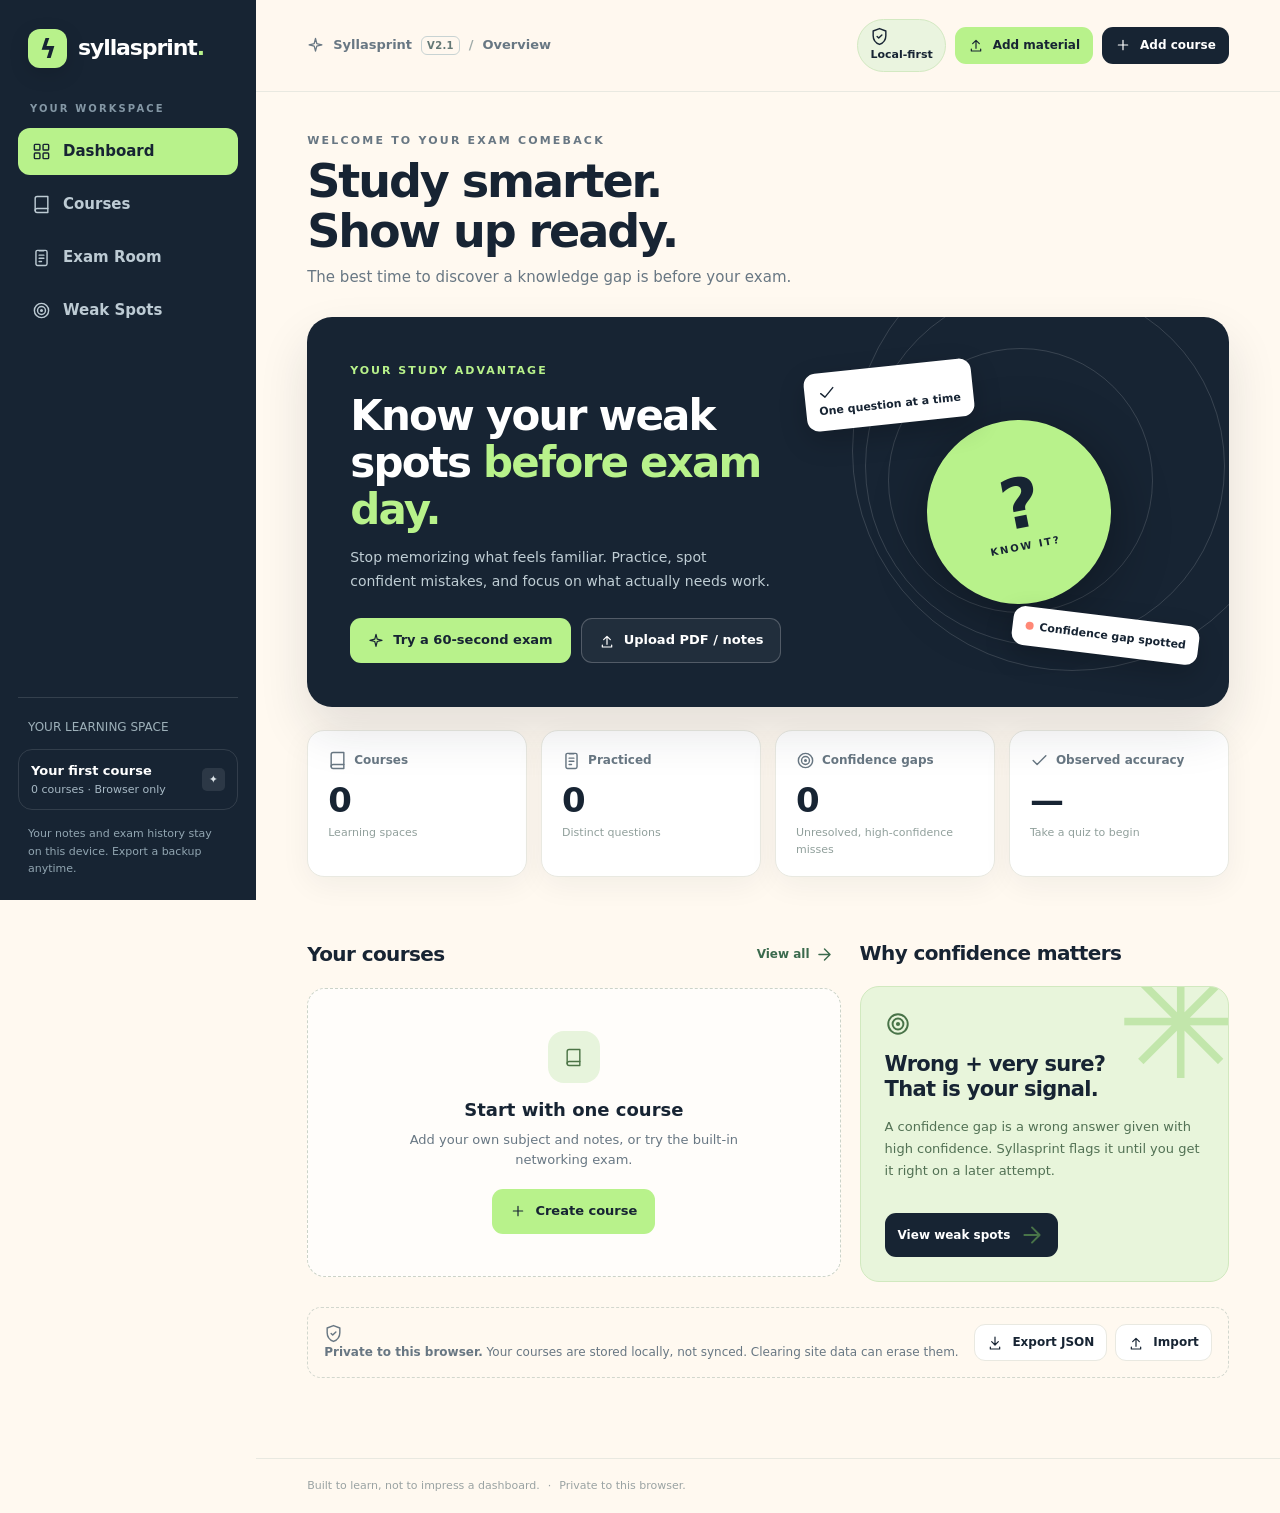
==== syllasprint-vibeflow.html @ 970a7a71 "Improve Syllasprint PDF material import UX and refresh syllasprint-vibeflow.html" ====
<!doctype html>
<html lang="en">
<head>
  <meta charset="UTF-8" />
  <meta name="viewport" content="width=device-width, initial-scale=1" />
  <meta name="theme-color" content="#172433" />
  <meta name="description" content="Syllasprint turns your notes into meaningful exam practice, flags confident mistakes, and helps you improve." />
  <title>Syllasprint — Know it before exam day.</title>
  <link rel="icon" href="data:image/svg+xml,%3Csvg xmlns='http://www.w3.org/2000/svg' viewBox='0 0 64 64'%3E%3Crect width='64' height='64' rx='17' fill='%23172433'/%3E%3Cpath d='M34 9 15 36h17l-4 19 21-30H32z' fill='%23b8f28b'/%3E%3C/svg%3E" />
  <style>
:root{--ink:#172433;--ink-2:#253849;--paper:#fff9f0;--surface:#fff;--surface-2:#f6f5ef;--muted:#687783;--line:#e9e9e1;--mint:#b8f28b;--mint-dark:#366b3b;--coral:#ff8876;--coral-bg:#fff0ec;--yellow:#ffe7a4;--shadow:0 8px 30px rgba(23,36,51,.055);--radius:20px;--font:Inter,ui-sans-serif,system-ui,-apple-system,BlinkMacSystemFont,"Segoe UI",sans-serif}*{box-sizing:border-box}html{scroll-behavior:smooth}body{margin:0;background:var(--paper);color:var(--ink);font-family:var(--font);font-size:15px;line-height:1.55}button,input,textarea,select{font:inherit}button{cursor:pointer}button:disabled{opacity:.44;cursor:not-allowed}a{color:inherit;text-decoration:none}a:focus-visible,button:focus-visible,input:focus-visible,textarea:focus-visible,select:focus-visible{outline:3px solid #77b6f5;outline-offset:3px}svg{display:block;flex:none}.icon{width:19px;height:19px;stroke:currentColor;stroke-width:1.8;fill:none;stroke-linecap:round;stroke-linejoin:round}#app{display:flex;min-height:100vh}.sidebar{position:sticky;top:0;align-self:flex-start;display:flex;flex-direction:column;justify-content:space-between;height:100vh;width:256px;min-width:256px;background:var(--ink);color:#dae2e7;padding:29px 18px 22px;z-index:3}.logo{display:flex;align-items:center;gap:11px;color:#fff;font-size:22px;font-weight:850;letter-spacing:-1.1px;padding:0 10px}.logo-mark{display:grid;place-items:center;width:39px;height:39px;border-radius:12px;background:var(--mint);color:var(--ink);font-size:26px;font-weight:900;box-shadow:0 6px 20px #0002}.sidebar-small{padding:0 12px;margin:33px 0 11px;font-size:10px;letter-spacing:2.1px;color:#8497a5;font-weight:800}.side-nav{display:grid;gap:6px}.nav-link{width:100%;display:flex;align-items:center;gap:12px;text-align:left;background:transparent;color:#bdcbd4;border:0;border-radius:12px;padding:12px 14px;font-weight:650;transition:background .2s,color .2s}.nav-link:hover{color:#fff;background:#ffffff0d}.nav-link.active{color:var(--ink);background:var(--mint)}.sidebar-foot{border-top:1px solid #ffffff20;padding-top:20px}.sidebar-foot .quick-label{color:#9db0b9;font-size:12px;margin:0 0 12px 10px}.sidebar-foot .side-course{padding:11px 12px;border:1px solid #ffffff1e;border-radius:14px;display:flex;align-items:center;justify-content:space-between;gap:8px;margin-bottom:15px}.side-course strong{display:block;font-size:13px;color:white;white-space:nowrap;overflow:hidden;text-overflow:ellipsis;max-width:165px}.side-course small{display:block;color:#a7b9c5;font-size:11px}.side-stamp{font-size:11px;padding:3px 7px;border-radius:5px;background:#ffffff18}.side-note{font-size:11px;color:#91a5b1;line-height:1.6;padding:0 10px}.main-shell{width:calc(100% - 256px);min-width:0;display:flex;flex-direction:column}.topbar{height:92px;padding:0 clamp(24px,4vw,72px);display:flex;align-items:center;justify-content:space-between;gap:16px;border-bottom:1px solid var(--line);background:rgba(255,249,240,.9)}.topbar-left{display:flex;align-items:center;gap:9px;color:var(--muted);font-size:13px;font-weight:650}.topbar-left .icon{width:17px;height:17px}.topbar-actions{display:flex;gap:10px;align-items:center}.top-chip{font-size:11px;font-weight:750;color:var(--ink);background:#eaf4df;border:1px solid #d3e9c2;border-radius:99px;padding:7px 12px}.page-content{width:min(1180px,100%);margin:0 auto;padding:40px clamp(24px,4vw,72px) 80px;flex:1}.site-footer{border-top:1px solid var(--line);color:#9aa3a3;font-size:11px;padding:18px clamp(24px,4vw,72px);display:flex;gap:8px}.eyebrow{font-size:11px;font-weight:850;letter-spacing:2.2px;text-transform:uppercase;color:var(--muted)}.page-heading{display:flex;align-items:flex-end;justify-content:space-between;gap:18px;margin-bottom:27px}.page-heading h1{font-size:clamp(31px,3.6vw,48px);line-height:1.09;letter-spacing:-2.1px;margin:7px 0 10px;font-weight:860}.page-heading p{color:var(--muted);margin:0;max-width:600px}.page-heading .right{display:flex;gap:10px;align-items:center}.btn{display:inline-flex;align-items:center;justify-content:center;gap:9px;border:1px solid transparent;background:var(--ink);color:white;border-radius:11px;padding:11px 17px;font-weight:780;font-size:13px;white-space:nowrap;transition:transform .16s,background .16s,border-color .16s}.btn:hover:not(:disabled){transform:translateY(-1px);background:var(--ink-2)}.btn .icon{width:16px;height:16px}.btn-mint{background:var(--mint);color:var(--ink)}.btn-mint:hover:not(:disabled){background:#a3e776}.btn-light{background:white;color:var(--ink);border-color:var(--line)}.btn-light:hover:not(:disabled){background:#f9f9f5}.btn-ghost{background:transparent;color:var(--ink);border-color:var(--line)}.btn-ghost:hover:not(:disabled){background:#fff}.btn-danger{background:#fff0ec;border-color:#ffd3c9;color:#a4372b}.btn-danger:hover:not(:disabled){background:#ffe1d8}.btn-sm{padding:8px 12px;font-size:12px}.btn-full{width:100%}.icon-button{border:1px solid var(--line);background:#fff;border-radius:11px;display:inline-grid;place-items:center;width:38px;height:38px;color:var(--ink)}.icon-button:hover{background:var(--surface-2)}.hero{background:var(--ink);border-radius:25px;min-height:308px;display:grid;grid-template-columns:1.2fr 1fr;overflow:hidden;position:relative;color:#fff;box-shadow:0 24px 50px rgba(23,36,51,.12)}.hero-text{padding:45px 10px 44px 43px;position:relative;z-index:1}.hero-kicker{color:var(--mint);letter-spacing:2px;text-transform:uppercase;font-size:11px;font-weight:850}.hero h2{font-size:clamp(27px,3.5vw,42px);letter-spacing:-1.8px;line-height:1.12;margin:13px 0 13px;max-width:490px}.hero p{max-width:420px;color:#bfcdd4;margin:0 0 25px;font-size:14px;line-height:1.7}.hero-actions{display:flex;gap:10px;flex-wrap:wrap}.hero-outline{background:#ffffff0c;border-color:#ffffff38;color:white}.hero-outline:hover:not(:disabled){background:#ffffff24}.hero-art{position:relative;min-height:285px;display:flex;align-items:center;justify-content:center}.orbit{position:absolute;border:1px solid #ffffff25;border-radius:50%;width:265px;height:265px;right:18%;top:8%}.orbit:nth-child(2){width:360px;height:360px;right:1%;top:-8%}.orbit:nth-child(3){width:440px;height:440px;right:-15%;top:-22%}.hero-core{z-index:1;width:184px;height:184px;border-radius:50%;background:var(--mint);display:flex;align-items:center;justify-content:center;flex-direction:column;color:var(--ink);transform:rotate(-11deg);box-shadow:0 14px 58px #0005}.hero-core span{font-size:69px;line-height:1;font-weight:900;letter-spacing:-6px}.hero-core small{font-weight:900;font-size:10px;letter-spacing:2px;text-transform:uppercase}.hero-floating{position:absolute;background:#fff;border-radius:12px;box-shadow:0 10px 28px #0003;padding:11px 13px;color:var(--ink);z-index:2;font-size:11px;font-weight:790}.hero-floating.one{left:-5px;top:49px;transform:rotate(-6deg)}.hero-floating.two{right:7%;bottom:52px;transform:rotate(7deg)}.float-dot{display:inline-block;width:8px;height:8px;border-radius:50%;background:var(--coral);margin-right:6px}.stats-grid{display:grid;grid-template-columns:repeat(4,minmax(0,1fr));gap:14px;margin:23px 0 31px}.stat{background:#fff;border:1px solid var(--line);border-radius:17px;padding:20px 20px 18px;box-shadow:var(--shadow)}.stat .stat-label{font-size:12px;color:var(--muted);font-weight:670;display:flex;gap:7px;align-items:center}.stat .stat-number{font-weight:850;font-size:34px;letter-spacing:-1.5px;line-height:1.25;margin:9px 0 3px}.stat .stat-foot{font-size:11px;color:#91a09c}.section-head{display:flex;align-items:center;justify-content:space-between;gap:12px;margin:30px 0 17px}.section-head h2{font-size:20px;font-weight:830;letter-spacing:-.6px;margin:0}.text-link{border:0;background:transparent;color:#3b6a4d;font-size:12px;font-weight:800;display:inline-flex;gap:5px;align-items:center;padding:7px}.text-link:hover{text-decoration:underline}.two-col{display:grid;grid-template-columns:1.3fr .9fr;gap:19px}.card{background:var(--surface);border:1px solid var(--line);border-radius:19px;padding:23px;box-shadow:var(--shadow)}.card h3{margin:0 0 8px;letter-spacing:-.45px}.card p{margin:0;color:var(--muted)}.course-list{display:grid;gap:11px}.course-row{border:1px solid var(--line);border-radius:14px;padding:17px;display:flex;align-items:center;justify-content:space-between;gap:14px;background:white}.course-row:hover{border-color:#c5d3c0}.course-left{display:flex;gap:13px;align-items:center;min-width:0}.course-icon{height:45px;width:45px;border-radius:13px;display:grid;place-items:center;background:#e8f4dd;color:#3c6942;flex:none}.course-icon.warm{background:#fff0db;color:#b87727}.course-icon.blue{background:#e5f0ff;color:#4d77a0}.course-title{font-size:14px;font-weight:800;overflow:hidden;text-overflow:ellipsis;white-space:nowrap}.course-meta{font-size:11px;color:var(--muted);margin-top:3px}.course-actions{display:flex;align-items:center;gap:8px;flex:none}.tag{display:inline-flex;border-radius:99px;background:#eff1ed;padding:5px 9px;color:#5f706c;font-size:10px;font-weight:800;white-space:nowrap}.tag-mint{background:#e3f5d8;color:#386c38}.tag-coral{background:#fff0eb;color:#a84034}.tag-yellow{background:#fff3d7;color:#967225}.tip-card{background:#e8f5db;border:1px solid #d1e9bf;border-radius:19px;padding:24px;position:relative;overflow:hidden}.tip-card .icon{color:#487348;width:26px;height:26px}.tip-card h3{margin:15px 0 8px;font-size:21px;line-height:1.2;letter-spacing:-.7px}.tip-card p{font-size:13px;color:#527154;line-height:1.7}.tip-card .btn{margin-top:18px}.tip-card:after{content:'✳';position:absolute;color:#c2e6ab;font-size:155px;top:-82px;right:-18px;pointer-events:none}.empty{padding:42px 22px;text-align:center;border:1px dashed #cbd3c8;border-radius:18px;background:#ffffffaf}.empty-icon{margin:auto auto 13px;display:grid;place-items:center;width:52px;height:52px;background:#e7f4dc;border-radius:16px;color:#4c7446}.empty h3{margin:5px 0;font-size:18px}.empty p{color:var(--muted);margin:6px auto 19px;max-width:380px;font-size:13px}.library-grid{display:grid;grid-template-columns:repeat(3,minmax(0,1fr));gap:16px}.library-card{background:#fff;border:1px solid var(--line);border-radius:18px;padding:20px;min-height:176px;display:flex;flex-direction:column;justify-content:space-between;gap:20px;box-shadow:var(--shadow)}.library-card:hover{border-color:#c6d6c4}.library-card h3{margin:12px 0 6px;line-height:1.35;letter-spacing:-.4px}.library-card p{font-size:12px;color:var(--muted);margin:0}.library-card .bottom{display:flex;align-items:center;justify-content:space-between;gap:10px}.data-note{margin-top:25px;border:1px dashed #d2d7ce;border-radius:14px;padding:16px;display:flex;justify-content:space-between;align-items:center;gap:14px;font-size:12px;color:var(--muted);flex-wrap:wrap}.split-actions{display:flex;flex-wrap:wrap;gap:8px}.field{display:grid;gap:6px;margin-bottom:15px}.field label{font-weight:760;font-size:12px;color:var(--ink)}.field input,.field select,.field textarea,.search-box{background:white;border:1px solid #d6dcd7;border-radius:10px;padding:11px 12px;outline:none;width:100%;color:var(--ink)}.field textarea{min-height:105px;resize:vertical;line-height:1.6}.field input:focus,.field textarea:focus,.field select:focus,.search-box:focus{border-color:#6e9f81;box-shadow:0 0 0 3px #addec045}.hint{font-size:11px;color:var(--muted);line-height:1.55}.field-grid{display:grid;grid-template-columns:1fr 1fr;gap:13px}.filter-row{display:flex;gap:11px;align-items:center;flex-wrap:wrap;margin:18px 0}.filter-row select,.filter-row input{min-height:42px;border:1px solid #d6dcd7;border-radius:10px;padding:9px 12px;background:#fff;color:var(--ink);max-width:270px}.chip-row{display:flex;flex-wrap:wrap;gap:8px}.pill{border:1px solid #dbe2d6;background:white;color:#57715e;padding:8px 13px;border-radius:99px;font-size:12px;font-weight:700}.pill.active{background:var(--ink);border-color:var(--ink);color:white}.question-list{display:grid;gap:11px}.question-row{border:1px solid var(--line);background:#fff;border-radius:15px;padding:17px;display:flex;justify-content:space-between;align-items:flex-start;gap:15px}.question-row h3{font-size:14px;letter-spacing:-.1px;margin:6px 0}.question-row p{font-size:11px;color:var(--muted);margin:0}.q-right{display:flex;gap:6px;align-items:center;flex:none}.quiz-shell{max-width:810px;margin:0 auto}.quiz-head{display:flex;justify-content:space-between;align-items:center;gap:14px;margin-bottom:19px}.quiz-progress{height:7px;border-radius:99px;background:#e8e8dd;overflow:hidden;margin-bottom:30px}.quiz-progress>div{height:100%;border-radius:99px;background:#6ab86c;transition:width .22s}.quiz-card{background:white;border:1px solid var(--line);border-radius:23px;padding:clamp(22px,4vw,42px);box-shadow:0 16px 45px #1724330a}.quiz-card h2{font-size:clamp(21px,2.6vw,29px);line-height:1.35;letter-spacing:-.8px;margin:15px 0 22px}.answer-list{display:grid;gap:10px}.answer-option{width:100%;display:flex;align-items:center;text-align:left;gap:13px;padding:15px 16px;background:#fff;border:1.5px solid #e2e6df;border-radius:13px;color:var(--ink);font-weight:620;transition:border-color .16s,background .16s}.answer-option:not(:disabled):hover{border-color:#91bb86;background:#f8fbf6}.answer-option.selected{border-color:#639e64;background:#f1faec}.answer-option.correct{border-color:#72b47a;background:#ecf8ec}.answer-option.wrong{border-color:var(--coral);background:#fff0ec}.option-letter{width:28px;height:28px;border:1px solid #d5ddd2;border-radius:8px;display:grid;place-items:center;font-size:11px;flex:none;font-weight:850}.answer-option.selected .option-letter{background:var(--ink);color:white;border-color:var(--ink)}.confidence-title{font-weight:820;font-size:13px;margin:23px 0 10px}.confidence-row{display:grid;grid-template-columns:repeat(3,1fr);gap:9px}.confidence-option{border:1px solid #e1e5df;border-radius:11px;padding:11px 8px;background:white;font-weight:750;color:var(--muted);font-size:12px}.confidence-option.selected{background:#eaf7df;color:#395f37;border-color:#8db881}.confidence-option:hover:not(:disabled){border-color:#9db99b}.quiz-actions{display:flex;justify-content:space-between;gap:12px;margin-top:27px}.feedback{border-radius:15px;background:#edf8e9;border:1px solid #c8eac0;padding:19px;margin-top:22px}.feedback.error{background:#fff1ec;border-color:#ffd6cc}.feedback h3{font-size:17px;margin:0 0 6px}.feedback p{margin:0;color:#526357;font-size:13px;line-height:1.65}.feedback.error p{color:#80544b}.feedback .answer-note{margin:11px 0 0;padding-top:11px;border-top:1px solid #0001;font-size:12px}.feedback .gap-alert{display:inline-flex;align-items:center;gap:6px;background:#fff;border-radius:9px;padding:9px 11px;color:#a63f33;font-size:12px;font-weight:800;margin-top:12px}.result-banner{background:var(--ink);color:white;padding:36px;border-radius:22px;display:grid;grid-template-columns:1fr auto;gap:20px;align-items:center;margin-bottom:23px}.result-banner h2{font-size:34px;letter-spacing:-1.1px;margin:8px 0}.result-banner p{color:#bdccd4;margin:0}.result-number{height:110px;width:110px;display:grid;place-items:center;border-radius:50%;border:11px solid var(--mint);font-weight:850;font-size:24px}.weak-grid{display:grid;gap:12px}.weak-item{background:white;border:1px solid var(--line);border-radius:16px;padding:18px;display:flex;justify-content:space-between;gap:17px;align-items:center}.weak-item h3{font-size:14px;margin:8px 0 3px}.weak-item p{font-size:11px;color:var(--muted);margin:0}.callout{padding:18px;border:1px solid #e6dec8;background:#fff8e8;border-radius:14px;color:#776338;font-size:13px}.mini-grid{display:grid;grid-template-columns:1fr 1fr;gap:14px}.mini-grid .card{padding:20px}.mini-grid h3{font-size:15px}.mini-grid p{font-size:12px;line-height:1.65}.steps{display:flex;gap:12px;flex-wrap:wrap}.step{padding:9px 12px;border-radius:9px;background:#fff;border:1px solid var(--line);font-size:11px;font-weight:750}.notice{font-size:12px;color:var(--muted);border-radius:12px;border:1px dashed #cdd7cb;padding:12px 14px}.app-dialog{border:0;padding:0;max-height:min(92vh,940px);overflow:auto;width:min(615px,calc(100vw - 24px));border-radius:20px;box-shadow:0 30px 100px #0d203555;background:white;color:var(--ink)}.app-dialog::backdrop{background:#14243399;backdrop-filter:blur(3px)}.modal-inner{padding:29px}.modal-heading{display:flex;align-items:center;justify-content:space-between;gap:13px;margin-bottom:22px}.modal-heading h2{margin:0;line-height:1.1;font-size:25px;letter-spacing:-.8px}.modal-footer{display:flex;justify-content:flex-end;flex-wrap:wrap;gap:9px;padding-top:5px}.input-pair{display:grid;grid-template-columns:1fr 1fr;gap:12px}.hidden{display:none!important}.mobile-nav{display:none}.toast-region{position:fixed;z-index:100;bottom:20px;right:22px;display:grid;gap:8px;pointer-events:none}.toast{background:var(--ink);color:white;border-radius:12px;max-width:360px;box-shadow:0 12px 40px #0003;padding:13px 17px;font-size:13px;font-weight:700}.toast.error{background:#9e3e33}.noscript{position:fixed;inset:0;background:#fff;padding:60px;z-index:999}.sr-only{position:absolute;width:1px;height:1px;padding:0;margin:-1px;overflow:hidden;clip:rect(0,0,0,0);white-space:nowrap;border:0}@media(max-width:1100px){.sidebar{width:216px;min-width:216px}.main-shell{width:calc(100% - 216px)}.stats-grid{grid-template-columns:repeat(2,minmax(0,1fr))}.library-grid{grid-template-columns:repeat(2,minmax(0,1fr))}.hero-text{padding:38px 0 38px 32px}.hero-core{width:154px;height:154px}.hero-core span{font-size:60px}}@media(max-width:760px){#app{display:block}.sidebar{display:none}.main-shell{width:100%}.topbar{height:71px;padding:0 18px}.topbar .top-chip{display:none}.page-content{padding:25px 18px 103px}.site-footer{padding:18px;margin-bottom:61px}.page-heading{align-items:flex-start;flex-direction:column;gap:13px;margin-bottom:21px}.page-heading h1{font-size:33px;letter-spacing:-1.4px}.page-heading p{font-size:13px}.hero{grid-template-columns:1fr;min-height:auto}.hero-text{padding:31px 25px 27px}.hero h2{font-size:32px}.hero p{font-size:12px}.hero-art{display:none}.stats-grid{gap:10px;margin:16px 0 25px}.stat{padding:15px}.stat .stat-number{font-size:29px}.two-col{grid-template-columns:1fr}.library-grid{grid-template-columns:1fr}.mobile-nav{position:fixed;bottom:0;left:0;right:0;z-index:7;display:grid;grid-template-columns:repeat(4,1fr);height:70px;background:#fff;border-top:1px solid var(--line);box-shadow:0 -3px 16px #12233310;padding-bottom:env(safe-area-inset-bottom)}.mobile-nav .mob-link{border:0;background:transparent;display:grid;place-items:center;align-content:center;gap:3px;font-size:10px;color:#7b898c;font-weight:750}.mobile-nav .mob-link .icon{width:21px;height:21px}.mobile-nav .mob-link.active{color:#356d3b}.field-grid{grid-template-columns:1fr}.result-banner{padding:24px}.result-banner h2{font-size:26px}.result-number{width:76px;height:76px;font-size:19px;border-width:7px}.weak-item{align-items:flex-start;flex-direction:column}.question-row{flex-direction:column}.q-right{width:100%;justify-content:flex-end}.input-pair{grid-template-columns:1fr}.quiz-card{padding:21px}.quiz-actions .btn{padding:11px}.topbar-actions .btn{padding:9px 12px}.data-note{align-items:flex-start;flex-direction:column}}@media(max-width:390px){.stats-grid{grid-template-columns:1fr 1fr}.stat .stat-label{font-size:10px}.stat .stat-number{font-size:27px}.hero-actions{flex-direction:column;align-items:stretch}.page-heading .right{width:100%;flex-wrap:wrap}.confidence-option{font-size:11px;padding:10px 2px}.logo{font-size:19px}}@media(prefers-reduced-motion:reduce){*,*:before,*:after{transition:none!important;scroll-behavior:auto!important;animation:none!important}}

.import-status{margin-top:10px;padding:10px 13px;border-radius:10px;background:#f1f7f1;color:#244034;font-size:12px;line-height:1.6;border:1px solid #dbe8dc}.victory-note{margin:20px 0;padding:18px 20px;border-radius:14px;background:#e5f4d8;border:1px solid #b6d79a;color:#254429;display:flex;align-items:center;gap:12px;line-height:1.5}.victory-note svg{flex:0 0 24px}
/* Clearly visible course-material upload, with compact navigation on phones. */
.build-version{display:inline-flex;align-items:center;border:1px solid #c8d3d3;border-radius:6px;padding:1px 5px;font-size:10px;color:#647875;font-weight:800;letter-spacing:.3px}
.upload-short{display:none}.topbar-upload{white-space:nowrap}.material-intro{background:#f4f9ed;border:1px solid #dbe9d1;border-radius:12px;padding:13px 16px;margin-bottom:17px}.material-intro p{font-size:13px;line-height:1.6;margin:9px 0 0;color:#385147}.upload-panel{background:#fbfcfa;border:2px dashed #94b78b;border-radius:15px;padding:16px;margin-bottom:20px}.upload-panel-title{display:flex;align-items:center;gap:10px;margin:0 0 12px;font-size:16px}.upload-panel .field{margin-bottom:8px}.upload-panel input[type=file]{padding:12px;background:white}.upload-panel input[type=file]::file-selector-button{border:0;border-radius:8px;padding:10px 14px;background:#172433;color:white;font-weight:750;cursor:pointer;margin-right:12px}.upload-panel .import-status{margin-top:12px}.topbar-actions{gap:9px}
@media(max-width:760px){.topbar .build-version{display:none}.topbar-upload .upload-label{display:none}.topbar-upload .upload-short{display:inline}.topbar .topbar-left{font-size:12px}.topbar .topbar-actions{gap:5px}.topbar .topbar-actions .btn{font-size:11px;padding:9px 9px}.modal-inner{padding:20px}.upload-panel{padding:14px}.material-intro p{font-size:12px}}
@media(max-width:460px){.topbar-actions>.btn:not(.topbar-upload){display:none}}

</style>



</head>
<body>
  <div id="app">
    <aside class="sidebar" id="sidebar"></aside>
    <div class="main-shell">
      <header class="topbar" id="topbar"></header>
      <main id="content" class="page-content" tabindex="-1"></main>
      <footer class="site-footer">Built to learn, not to impress a dashboard. <span>·</span> Private to this browser.</footer>
    </div>
    <nav id="mobile-nav" class="mobile-nav" aria-label="Mobile navigation"></nav>
  </div>
  <dialog id="app-modal" class="app-dialog" aria-label="Syllasprint dialog"></dialog>
  <div id="toast-region" class="toast-region" role="status" aria-live="polite"></div>
  <noscript><div class="noscript">Syllasprint needs JavaScript to run practice sessions and save your progress.</div></noscript>
<script>
/* Syllasprint's framework-free, testable data and quiz engine. */
(function (root) {
  'use strict';
  var VERSION = 1;
  var STORAGE_KEY = 'syllasprint_v1';
  function uid(prefix) { return prefix + '_' + Date.now().toString(36) + '_' + Math.random().toString(36).slice(2, 10); }
  function emptyState() { return { schemaVersion: VERSION, courses: [], topics: [], materials: [], questions: [], attempts: [], sessions: [] }; }
  function cleanState(data) {
    if (!data || typeof data !== 'object' || data.schemaVersion !== VERSION) throw new Error('Not a compatible Syllasprint v1 backup.');
    var keys = ['courses', 'topics', 'materials', 'questions', 'attempts', 'sessions'];
    if (!keys.every(function (k) { return Array.isArray(data[k]); })) throw new Error('Backup is missing required collections.');
    if (keys.some(function (k) { return data[k].length > 10000; })) throw new Error('Backup is too large.');
    var clean = emptyState();
    keys.forEach(function (k) { clean[k] = JSON.parse(JSON.stringify(data[k])); });
    if (!clean.courses.every(function(c){return typeof c.id==='string' && typeof c.name==='string';}) ||
        !clean.questions.every(function(q){return typeof q.id==='string' && typeof q.courseId==='string' && typeof q.prompt==='string' && ['mcq','short'].includes(q.type);}) ||
        !clean.attempts.every(function(a){return typeof a.questionId==='string' && typeof a.correct==='boolean';})) throw new Error('Backup contains invalid records.');
    return clean;
  }
  function byCourse(items, courseId) { return courseId ? items.filter(function(x){return x.courseId===courseId;}) : items.slice(); }
  function latestAttempt(state, questionId) {
    for (var i=state.attempts.length-1;i>=0;i--) if (state.attempts[i].questionId === questionId) return state.attempts[i];
    return null;
  }
  function isWeak(state, question) { var a=latestAttempt(state,question.id); return !!a && !a.correct; }
  function isGap(state, question) { var a=latestAttempt(state,question.id); return !!a && !a.correct && a.confidence==='high'; }
  function computeStats(state, courseId) {
    var qs=byCourse(state.questions, courseId), ids=new Set(qs.map(function(q){return q.id;}));
    var attempts=state.attempts.filter(function(a){return ids.has(a.questionId);});
    var graded=attempts.filter(function(a){return a.gradingMethod==='automatic';});
    var attemptedIds=new Set(attempts.map(function(a){return a.questionId;}));
    return { courses: courseId?1:state.courses.length, questions:qs.length,
      attempted: attemptedIds.size, totalAttempts: attempts.length,
      accuracy:graded.length?Math.round(100*graded.filter(function(a){return a.correct;}).length/graded.length):null,
      coverage:qs.length?Math.round(100*attemptedIds.size/qs.length):null,
      gaps:qs.filter(function(q){return isGap(state,q);}).length,
      weak:qs.filter(function(q){return isWeak(state,q);}).length,
      sessions:state.sessions.filter(function(s){return !!s.completedAt && (!courseId||s.courseId===courseId);}).length };
  }
  function findWeak(state, courseId) { return byCourse(state.questions,courseId).filter(function(q){return isWeak(state,q);}); }
  function shuffled(items) { var a=items.slice(); for(var i=a.length-1;i>0;i--){var j=Math.floor(Math.random()*(i+1));var t=a[i];a[i]=a[j];a[j]=t;} return a; }
  function parseMaterial(content, courseId, topicId, materialId) {
    var lines = String(content||'').split(/\r?\n/);
    var terms=[], pairs=[];
    for (var i=0;i<lines.length;i++) {
      var line=lines[i].trim(), match=line.match(/^(.{2,90}?)\s*::\s*(.{2,})$/);
      if(match){terms.push({term:match[1].trim(),definition:match[2].trim()});continue;}
      var q=line.match(/^Q\s*:\s*(.+)$/i);
      if(q){var j=i+1;while(j<lines.length&&!lines[j].trim())j++;var a=j<lines.length?lines[j].trim().match(/^A\s*:\s*(.+)$/i):null;
        if(a){pairs.push({question:q[1].trim(),answer:a[1].trim()});i=j;}}
    }
    var unique=[], seen=new Set();
    terms.forEach(function(t){if(!seen.has(t.term.toLowerCase())){unique.push(t);seen.add(t.term.toLowerCase());}});
    var now=new Date().toISOString(), result=[];
    unique.forEach(function(t,i){
      var opts= unique.length>=4 ? [t.term].concat(unique.filter(function(d){return d.term!==t.term;}).slice(i+1).concat(unique.filter(function(d){return d.term!==t.term;}).slice(0,i+1)).slice(0,3).map(function(o){return o.term;})) : [];
      var mcq=opts.length===4;
      result.push({id:uid('q'),courseId:courseId,topicId:topicId,sourceId:materialId,type:mcq?'mcq':'short',
        prompt:'Which term matches this definition? '+t.definition,options:mcq?shuffled(opts):[],answer:t.term,
        explanation:t.term+' — '+t.definition,sourceExcerpt:t.term+' :: '+t.definition,origin:'parser',isDemo:false,createdAt:now});
    });
    pairs.forEach(function(p){result.push({id:uid('q'),courseId:courseId,topicId:topicId,sourceId:materialId,type:'short',prompt:p.question,options:[],answer:p.answer,
      explanation:'Compare your response with the answer from your notes.',sourceExcerpt:'Q: '+p.question+'\nA: '+p.answer,origin:'parser',isDemo:false,createdAt:now});});
    // Ordinary lecture slides and prose can create faithful self-graded recall prompts.
    // We never invent a multiple-choice answer from unsupported unstructured prose.
    if (result.length < 25 && root.SyllaLecture) {
      var recall=root.SyllaLecture.recallCandidates(content,Math.min(24-result.length,24));
      recall.forEach(function(item){
        if(result.length>=24)return;
        result.push({id:uid('q'),courseId:courseId,topicId:topicId,sourceId:materialId,type:'short',
          prompt:item.prompt,options:[],answer:item.answer,
          explanation:'Source-grounded recall prompt. Compare your response with the source passage and grade yourself.',
          sourceExcerpt:item.sourceExcerpt,sourcePage:item.sourcePage,origin:'source-recall',isDemo:false,createdAt:now});
      });
      // Limited, literal cloze MCQs from definitions in the original source.
      // The right answer is a named concept present in the quoted sentence, not inferred by AI.
      if (recall.length>=4 && result.length<32) {
        var concepts=[],conceptSeen=new Set();
        recall.forEach(function(item){
          var m=item.answer.match(/^(?:the\s+|an?\s+)?([A-Za-z_][A-Za-z0-9_\- ]{2,40}?)\s+(?:means|is|are|allows|provides|has|have|uses|returns|implements)\b/i);
          if(!m)return;
          var term=m[1].trim().replace(/\s+/g,' '),lower=term.toLowerCase();
          if(term.split(' ').length>5||term.length>35||/^(this|that|there|most|every|some|yes|another|it|we|you|example|the data)\b/i.test(term)||conceptSeen.has(lower))return;
          if(!/[a-z]/i.test(term))return;
          conceptSeen.add(lower);concepts.push({term:term,item:item});
        });
        if(concepts.length>=4){
          concepts.slice(0,Math.min(8,32-result.length)).forEach(function(entry){
            var words=shuffled(concepts.filter(function(x){return x.term!==entry.term;}).map(function(x){return x.term;})).slice(0,3);
            var regex=new RegExp('^((?:the|a|an)\\s+)?'+entry.term.replace(/[.*+?^${}()|[\]\\]/g,'\\</body>')+'\\b','i');
            var cloze=entry.item.answer.replace(regex,function(full,article){return (article||'')+'_____';});
            if(cloze===entry.item.answer)return;
            result.push({id:uid('q'),courseId:courseId,topicId:topicId,sourceId:materialId,type:'mcq',
              prompt:'Which concept correctly completes this excerpt? “'+cloze+'”',options:shuffled([entry.term].concat(words)),answer:entry.term,
              explanation:'The original sentence is: '+entry.item.answer,
              sourceExcerpt:entry.item.sourceExcerpt,sourcePage:entry.item.sourcePage,origin:'source-cloze',isDemo:false,createdAt:now});
          });
        }
      }
    }
    return result;
  }
  var demoItems = [
    ['What automatically assigns IP configuration to devices on a network?',['DNS','DHCP','FTP','HTTPS'],'DHCP','DHCP provides IP settings automatically to clients.','Addressing'],
    ['Which protocol resolves a domain name such as example.com to an IP address?',['DNS','NTP','DHCP','SSH'],'DNS','DNS answers questions about domain names and their associated records.','Addressing'],
    ['What is the main job of a network switch?',['Connect devices on a LAN using MAC addresses','Assign public IP addresses to every device','Translate hostnames into IP addresses','Encrypt all internet traffic'],'Connect devices on a LAN using MAC addresses','An Ethernet switch forwards frames in a local network using learned MAC addresses.','Devices'],
    ['Which transport protocol provides a reliable, ordered byte stream?',['UDP','IP','TCP','ARP'],'TCP','TCP uses sequencing, acknowledgements and retransmission for reliability.','Protocols'],
    ['Which protocol is connectionless and normally does not guarantee delivery?',['TCP','UDP','SSH','TLS'],'UDP','UDP sends datagrams without TCP-style delivery guarantees.','Protocols'],
    ['Which device commonly forwards packets between different IP networks?',['Router','Repeater','Hub','Patch panel'],'Router','A router chooses paths to forward IP packets between networks.','Devices'],
    ['Which address is used to deliver Ethernet frames on a local link?',['MAC address','URL','Port number','Domain name'],'MAC address','Ethernet uses link-layer MAC addresses to deliver frames across the local network.','Addressing'],
    ['Which protocol securely provides a remote command-line session?',['Telnet','FTP','SSH','HTTP'],'SSH','SSH encrypts remote terminal sessions and supports authentication.','Protocols'],
    ['What does a subnet mask help identify?',['Network and host portions of an IP address','A Wi-Fi password','A DNS mail record','An Ethernet cable type'],'Network and host portions of an IP address','The subnet mask separates the network prefix from host bits in an IPv4 address.','Addressing'],
    ['What is the purpose of a default gateway on a host?',['Reach destinations outside its local network','Replace the DNS server','Create a MAC address','Store the device hostname'],'Reach destinations outside its local network','A host sends packets for non-local destinations to its configured default gateway.','Devices']
  ];
  function addDemo(state) {
    var existing=state.courses.find(function(c){return c.isDemo;});if(existing)return existing.id;
    var createdAt=new Date().toISOString(), id=uid('course'),sourceId=uid('source');
    state.courses.push({id:id,name:'Networking Fundamentals',examDate:'',createdAt:createdAt,isDemo:true});
    var names=['Addressing','Devices','Protocols'], topicIds={};
    names.forEach(function(name){var tid=uid('topic');topicIds[name]=tid;state.topics.push({id:tid,courseId:id,name:name});});
    var content=demoItems.map(function(d){return d[0]+'\nCorrect answer: '+d[2]+'\n'+d[3];}).join('\n\n');
    state.materials.push({id:sourceId,courseId:id,topicId:'',title:'Original networking essentials — sample study notes',content:content,createdAt:createdAt,isDemo:true});
    demoItems.forEach(function(d){state.questions.push({id:uid('q'),courseId:id,topicId:topicIds[d[4]],sourceId:sourceId,type:'mcq',prompt:d[0],options:d[1],answer:d[2],explanation:d[3],sourceExcerpt:d[3],origin:'demo',isDemo:true,createdAt:createdAt});});
    return id;
  }
  function removeDemo(state) {
    var ids=new Set(state.courses.filter(function(c){return c.isDemo;}).map(function(c){return c.id;}));
    var qids=new Set(state.questions.filter(function(q){return ids.has(q.courseId);}).map(function(q){return q.id;}));
    state.courses=state.courses.filter(function(c){return !ids.has(c.id);});
    state.topics=state.topics.filter(function(x){return !ids.has(x.courseId);});
    state.materials=state.materials.filter(function(x){return !ids.has(x.courseId);});
    state.questions=state.questions.filter(function(x){return !ids.has(x.courseId);});
    state.attempts=state.attempts.filter(function(x){return !qids.has(x.questionId);});
    state.sessions=state.sessions.filter(function(x){return !ids.has(x.courseId);});
  }
  function deleteCourse(state, courseId) {
    var qids=new Set(state.questions.filter(function(q){return q.courseId===courseId;}).map(function(q){return q.id;}));
    state.courses=state.courses.filter(function(x){return x.id!==courseId;});
    state.topics=state.topics.filter(function(x){return x.courseId!==courseId;});
    state.materials=state.materials.filter(function(x){return x.courseId!==courseId;});
    state.questions=state.questions.filter(function(x){return x.courseId!==courseId;});
    state.attempts=state.attempts.filter(function(x){return !qids.has(x.questionId);});
    state.sessions=state.sessions.filter(function(x){return x.courseId!==courseId;});
  }
  function deleteQuestion(state,id) {
    state.questions=state.questions.filter(function(q){return q.id!==id;});
    state.attempts=state.attempts.filter(function(a){return a.questionId!==id;});
  }
  function addAttempt(state,sessionId,q,choice,confidence,manualResult) {
    var correct=q.type==='mcq'?choice===q.answer:!!manualResult;
    var attempt={id:uid('attempt'),questionId:q.id,sessionId:sessionId,selectedAnswer:choice,confidence:confidence,
      correct:correct,gradingMethod:q.type==='mcq'?'automatic':'self-reported',answeredAt:new Date().toISOString()};
    state.attempts.push(attempt);return attempt;
  }
  root.SyllaCore={STORAGE_KEY:STORAGE_KEY,VERSION:VERSION,uid:uid,emptyState:emptyState,cleanState:cleanState,
    latestAttempt:latestAttempt,isWeak:isWeak,isGap:isGap,computeStats:computeStats,findWeak:findWeak,
    parseMaterial:parseMaterial,addDemo:addDemo,removeDemo:removeDemo,deleteCourse:deleteCourse,deleteQuestion:deleteQuestion,
    shuffled:shuffled,addAttempt:addAttempt};
})(globalThis);
</script>
<script>
/* Source-grounded lecture extraction and deterministic recall prompts. No AI or uploads to a server. */
(function (root) {
  'use strict';
  var PDFJS_SRC='https://cdnjs.cloudflare.com/ajax/libs/pdf.js/3.11.174/pdf.min.js';
  var PDFJS_WORKER='https://cdnjs.cloudflare.com/ajax/libs/pdf.js/3.11.174/pdf.worker.min.js';
  var loading;
  function loadScript(src){return new Promise(function(resolve,reject){
    var script=document.createElement('script'),finished=false;
    var watchdog=setTimeout(function(){finish(new Error('PDF reader timed out.'));},15000);
    function finish(error){if(finished)return;finished=true;clearTimeout(watchdog);if(error){script.remove();reject(error);}else resolve();}
    script.src=src;script.crossOrigin='anonymous';
    script.onload=function(){finish(root.pdfjsLib?null:new Error('PDF reader did not initialize.'));};
    script.onerror=function(){finish(new Error('Could not load PDF reader.'));};
    document.head.appendChild(script);
  });}
  function ensurePdfJs(){
    if(root.pdfjsLib) return Promise.resolve(root.pdfjsLib);
    if(loading) return loading;
    loading=loadScript(PDFJS_SRC).catch(function(){return loadScript('https://cdn.jsdelivr.net/npm/pdfjs-dist@3.11.174/build/pdf.min.js');})
      .then(function(){if(!root.pdfjsLib)throw new Error('PDF reading library unavailable.');return root.pdfjsLib;})
      .catch(function(){loading=null;throw new Error('PDF reader could not load. Check your connection or paste the PDF text instead.');});
    return loading;
  }
  async function extractPdf(file){
    if(!file || !/\.pdf$/i.test(file.name))throw new Error('Select a PDF file.');
    if(file.size>12*1024*1024)throw new Error('PDF is larger than 12 MB. Select a smaller lecture or paste the relevant pages.');
    var pdfjs=await ensurePdfJs();pdfjs.GlobalWorkerOptions.workerSrc=PDFJS_WORKER;
    var buffer=await file.arrayBuffer();
    var doc=await pdfjs.getDocument({data:new Uint8Array(buffer)}).promise;
    if(doc.numPages>100)throw new Error('Please select a PDF with 100 pages or fewer.');
    var pages=[],total=0;
    for(var i=1;i<=doc.numPages;i++){
      var page=await doc.getPage(i);var data=await page.getTextContent();
      var lines=[],line='';
      data.items.forEach(function(item){
        var part=String(item.str||'');
        if(part){line+=(line&&!/^\s|[\s,.;:!?)]/.test(part)?' ':'')+part;}
        if(item.hasEOL){if(line.trim())lines.push(line.trim());line='';}
      });
      if(line.trim())lines.push(line.trim());
      var txt=lines.join('\n').trim();
      if(txt){total+=txt.length;pages.push('[[Page '+i+']]\n'+txt);}
      if(total>360000)throw new Error('This PDF contains too much text for browser-local storage. Import a shorter section.');
    }
    if(total<50)throw new Error('No readable text found. This may be a scanned PDF. Paste its extracted text instead; this app does not use OCR.');
    return {text:pages.join('\n\n'),pages:doc.numPages,characters:total,readablePages:pages.length};
  }
  /* Parses ordinary pages/notes into faithful self-graded prompts; no invented answers. */
  function recallCandidates(content,maxCards){
    var text=String(content||'').replace(/\r/g,'');
    var blocks=text.split(/\[\[Page\s+(\d+)\]\]/i),sourcePages=[];
    if(blocks.length>1){for(var j=1;j<blocks.length;j+=2)sourcePages.push({page:Number(blocks[j]),content:blocks[j+1]||''});}
    else sourcePages=[{page:null,content:text}];
    var candidates=[],seen=new Set();
    var boilerplate=/^(content|overview|introduction|lecture\s*\d*|python|example|task\s*\d*|references|thank you|conclusion)\s*[:.!]?$/i;
    var trivial=/^(this|that|it|we|you|there|yes|let|lets|if|the writer|the code|for example|another|some|every|one|in order|in this|when)\b/i;
    function isCode(s){return /^(>>>|\s*(?:class|def|for|while|return|print|from|import|if|elif|else|pass|break|continue)\b|\s*\w+[.\[(])/.test(s)||/[{};=]{2,}/.test(s)||/\b(?:[a-z_]+\s*=|print\s+\w+|[a-z_]+\.\w+\()/i.test(s);}
    function add(heading,answer,page){
      answer=answer.replace(/^[●•▪\-–]\s*/,'').replace(/\s+/g,' ').trim();
      if(answer.length<48||answer.length>600||isCode(answer)||/^\s*(?:http|www\.)/i.test(answer))return;
      if(trivial.test(answer)&&!(heading&&!boilerplate.test(heading)&&/^(?:this means|if we use objects)/i.test(answer)))return;
      if(boilerplate.test(answer)||/^(?:example:|conclusion:|the following|click|in the next|as shown|write a program)/i.test(answer))return;
      var key=answer.toLowerCase().replace(/\W+/g,' ').slice(0,100);
      if(seen.has(key))return;
      var lead=answer.match(/^(.{3,85}?)\s+(is|are|means|allows|provides|represents|contains|refers to|can be|is used to|are used to|has|have|uses|returns|implements)\b/i);
      var subject=lead?lead[1].replace(/^(?:the|a|an)\s+/i,'').trim():'';
      if(subject.split(/\s+/).length>10||subject.length>68||trivial.test(subject))subject='';
      var prompt='', score=0;
      if(subject){
        var verb=lead[2].toLowerCase();
        if(verb==='means'||verb==='refers to')prompt='What does '+subject+' mean?';
        else if(verb==='allows')prompt='What does '+subject+' allow?';
        else if(verb==='is used to'||verb==='are used to')prompt='What is '+subject+' used for?';
        else if(verb==='implements')prompt='What does '+subject+' implement?';
        else if(verb==='has'||verb==='have')prompt='What does '+subject+' contain or have?';
        else if(verb==='uses')prompt='What does '+subject+' use?';
        else if(verb==='returns')prompt='What does '+subject+' return?';
        else prompt='Explain the statement about '+subject+'.';
        score=3;
      } else if (heading && !boilerplate.test(heading)){
        prompt='What key idea about '+heading+' does this passage explain?';score=2;
      }
      if(!prompt)return;
      // Avoid generic filler and incomplete dangling sentences even when the heading exists.
      if(/(?:such as|as follows|like this|there are|the following|for example|this:|this\.|called|a|an|the|or|and|to|with|as|from|than|in)\s*$/i.test(answer))return;
      if(answer.length>380){answer=answer.slice(0,370).replace(/\s+\S*$/,'')+'…';}
      seen.add(key);
      candidates.push({prompt:prompt,answer:answer,sourceExcerpt:(page?'Page '+page+' · ':'')+answer,sourcePage:page||null,score:score});
    }
    sourcePages.forEach(function(section){
      var raw=section.content.split('\n').map(function(s){return s.trim();}).filter(Boolean);
      var heading='',segments=[],current='';
      function flush(){if(current.trim())segments.push({heading:heading,text:current.trim()});current='';}
      raw.forEach(function(line,idx){
        var bullet=/^[●•▪]\s*/.test(line);
        var candidateHeading=line.length<52&&!bullet&&!isCode(line)&&!/\.$/.test(line)&&!/^(?:\d+\.|[\[(])/.test(line)&&!/[!?=]/.test(line)&&!/^\s*(?:[\d]+|[-–])\s*$/.test(line);
        if(candidateHeading && idx===0){flush();if(!boilerplate.test(line))heading=line;return;}
        if(bullet){flush();current=line.replace(/^[●•▪]\s*/,'');}
        else if(!current){current=line;}
        else if(line.length<170&&!isCode(line)){current+=' '+line;}
        else flush();
      });flush();
      var perPage=[];
      segments.forEach(function(s){var old=candidates.length;add(s.heading,s.text,section.page);if(candidates.length>old)perPage.push(candidates.pop());});
      perPage.sort(function(a,b){return b.score-a.score;});
      candidates.push.apply(candidates,perPage.slice(0,2));
    });
    return candidates.slice(0,Math.max(1,maxCards||32)).map(function(c){delete c.score;return c;});
  }
  root.SyllaLecture={extractPdf:extractPdf,recallCandidates:recallCandidates};
})(globalThis);
</script>
<script>
/* Syllasprint — zero-dependency application shell. All user data stays in this browser. */
(function () {
  'use strict';
  var C = globalThis.SyllaCore;
  var state;
  try {
    var raw = localStorage.getItem(C.STORAGE_KEY);
    state = raw ? C.cleanState(JSON.parse(raw)) : C.emptyState();
  } catch (error) {
    state = C.emptyState();
    document.addEventListener('DOMContentLoaded', function(){ toast('Saved data could not be read. Use Import to restore a backup.', true); });
  }
  var ui = { page:'dashboard', courseId:null, quiz:null, search:'', topicFilter:'all', weakFilter:'all', setupCourseId:'', setupMode:'all', importAfterCreate:false, importedPdf:false };
  var el = function (id) { return document.getElementById(id); };
  var iconPaths={
    home:'<rect x="3" y="3" width="7" height="7" rx="1"/><rect x="14" y="3" width="7" height="7" rx="1"/><rect x="14" y="14" width="7" height="7" rx="1"/><rect x="3" y="14" width="7" height="7" rx="1"/>',
    book:'<path d="M4 19.5A2.5 2.5 0 0 1 6.5 17H20"/><path d="M6.5 2H20v20H6.5A2.5 2.5 0 0 1 4 19.5v-15A2.5 2.5 0 0 1 6.5 2z"/>',
    exam:'<rect x="5" y="3" width="14" height="19" rx="2"/><path d="M9 3.5h6M9 9h6m-6 4h6m-6 4h3"/>',
    target:'<circle cx="12" cy="12" r="9"/><circle cx="12" cy="12" r="5"/><circle cx="12" cy="12" r="1"/>',
    plus:'<path d="M12 5v14M5 12h14"/>',arrow:'<path d="M5 12h14m-7-7 7 7-7 7"/>',back:'<path d="M19 12H5m7-7-7 7 7 7"/>',
    chevron:'<path d="m9 18 6-6-6-6"/>',check:'<path d="m4 12 5 5L20 6"/>',clock:'<circle cx="12" cy="12" r="9"/><path d="M12 7v5l3 2"/>',
    spark:'<path d="m12 2 1.8 7.2L21 11l-7.2 1.8L12 20l-1.8-7.2L3 11l7.2-1.8z"/>',
    close:'<path d="M18 6 6 18M6 6l12 12"/>',more:'<circle cx="5" cy="12" r="1"/><circle cx="12" cy="12" r="1"/><circle cx="19" cy="12" r="1"/>',
    download:'<path d="M12 3v12m-5-5 5 5 5-5M5 18v3h14v-3"/>',upload:'<path d="M12 17V5m-5 5 5-5 5 5M5 18v3h14v-3"/>',
    info:'<circle cx="12" cy="12" r="9"/><path d="M12 11v5m0-8h.01"/>',edit:'<path d="m15 5 4 4M4 20l4-1 11-11a3 3 0 0 0-4-4L4 15z"/>',
    trash:'<path d="M3 6h18m-2 0-1 15H6L5 6m4-3h6m-5 7v7m4-7v7"/>',search:'<circle cx="11" cy="11" r="7"/><path d="m20 20-4-4"/>',
    shield:'<path d="M12 2 4 5v6c0 5 3 9 8 11 5-2 8-6 8-11V5z"/><path d="m9 12 2 2 4-4"/>',
    warning:'<path d="m12 3 10 18H2z"/><path d="M12 9v5m0 3h.01"/>',calendar:'<rect x="3" y="5" width="18" height="16" rx="2"/><path d="M7 3v4m10-4v4M3 10h18"/>'
  };
  function ico(name){return '<svg class="icon" viewBox="0 0 24 24" aria-hidden="true">'+(iconPaths[name]||iconPaths.spark)+'</svg>';}
  function esc(v){return String(v==null?'':v).replace(/[&<>"']/g,function(c){return {'&':'&amp;','<':'&lt;','>':'&gt;','"':'&quot;',"'":'&#39;'}[c];});}
  function fmt(iso){if(!iso)return 'No exam date';var d=new Date(iso.length===10?iso+'T12:00:00':iso);return isNaN(d.getTime())?'Unknown date':d.toLocaleDateString(undefined,{month:'short',day:'numeric',year:'numeric'});}
  function timeUntilDate(value){if(!value)return 'Set an exam date';var today=new Date();today.setHours(0,0,0,0);var target=new Date(value+'T00:00:00');var n=Math.round((target-today)/86400000);return n<0?'Exam date passed':n===0?'Exam today':n===1?'Exam tomorrow':n+' days until exam';}
  function textButton(action,text,kind,attrs){return '<button type="button" class="btn '+(kind||'')+'" data-action="'+esc(action)+'" '+(attrs||'')+'>'+text+'</button>';}
  function persist(){try{localStorage.setItem(C.STORAGE_KEY,JSON.stringify(state));return true;}catch(e){toast('Storage is full or unavailable. Export your data to protect it.',true);return false;}}
  function toast(message,error){var r=el('toast-region');if(!r)return;var node=document.createElement('div');node.className='toast'+(error?' error':'');node.textContent=message;r.appendChild(node);setTimeout(function(){node.remove();},4300);}
  function goto(page,courseId){ui.page=page;if(courseId!==undefined)ui.courseId=courseId;ui.search='';render();window.scrollTo({top:0,behavior:'instant'});}
  function navLinks(){return [{id:'dashboard',label:'Dashboard',icon:'home'},{id:'courses',label:'Courses',icon:'book'},{id:'exam',label:'Exam Room',icon:'exam'},{id:'weak',label:'Weak Spots',icon:'target'}];}
  function activeNav(id){return (ui.page==='course'&&id==='courses')||((ui.page==='quiz'||ui.page==='results')&&id==='exam')||ui.page===id;}
  function renderShell(){
    el('sidebar').innerHTML='<div><div class="logo"><span class="logo-mark">ϟ</span><span>syllasprint<span style="color:var(--mint)">.</span></span></div><p class="sidebar-small">YOUR WORKSPACE</p><nav class="side-nav" aria-label="Main navigation">'+navLinks().map(function(n){return '<button class="nav-link '+(activeNav(n.id)?'active':'')+'" data-action="navigate" data-id="'+n.id+'">'+ico(n.icon)+' '+esc(n.label)+'</button>';}).join('')+'</nav></div><div class="sidebar-foot"><p class="quick-label">YOUR LEARNING SPACE</p><div class="side-course"><div><strong>'+esc(state.courses.length?state.courses[0].name:'Your first course')+'</strong><small>'+state.courses.length+' course'+(state.courses.length===1?'':'s')+' · Browser only</small></div><span class="side-stamp">✦</span></div><div class="side-note">Your notes and exam history stay on this device. Export a backup anytime.</div></div>';
    el('mobile-nav').innerHTML=navLinks().map(function(n){return '<button class="mob-link '+(activeNav(n.id)?'active':'')+'" data-action="navigate" data-id="'+n.id+'">'+ico(n.icon)+'<span>'+esc(n.label)+'</span></button>';}).join('');
    var titles={dashboard:'Overview',courses:'My courses',course:'Course workspace',exam:'Practice setup',quiz:'Exam Room',results:'Exam results',weak:'Confidence gaps'};
    el('topbar').innerHTML='<div class="topbar-left">'+ico('spark')+' Syllasprint <span class="build-version">V2.1</span><span style="color:#a0aba9">/</span> '+esc(titles[ui.page]||'Workspace')+'</div><div class="topbar-actions"><span class="top-chip">'+ico('shield')+' Local-first</span>'+textButton('quick-import',ico('upload')+' <span class="upload-label">Add material</span><span class="upload-short">PDF</span>','btn-sm btn-mint topbar-upload')+textButton('new-course',ico('plus')+' Add course','btn-sm')+'</div>';
  }
  function pageTitle(eyebrow,title,subtitle,action){return '<div class="page-heading"><div><div class="eyebrow">'+esc(eyebrow)+'</div><h1>'+title+'</h1><p>'+subtitle+'</p></div>'+(action?'<div class="right">'+action+'</div>':'')+'</div>';}
  function empty(iconName,title,desc,action){return '<div class="empty"><div class="empty-icon">'+ico(iconName)+'</div><h3>'+title+'</h3><p>'+desc+'</p>'+(action||'')+'</div>';}
  function courseCard(c){var qcount=state.questions.filter(function(q){return q.courseId===c.id;}).length;return '<div class="course-row"><div class="course-left"><span class="course-icon '+(c.isDemo?'warm':'')+'">'+ico('book')+'</span><div style="min-width:0"><div class="course-title">'+esc(c.name)+'</div><div class="course-meta">'+qcount+' question'+(qcount===1?'':'s')+' · '+esc(timeUntilDate(c.examDate))+'</div></div></div><div class="course-actions">'+(c.isDemo?'<span class="tag tag-yellow">SAMPLE</span>':'')+'<button class="icon-button" data-action="open-course" data-id="'+esc(c.id)+'" aria-label="Open '+esc(c.name)+'">'+ico('chevron')+'</button></div></div>';}
  function metric(iconName,title,value,foot){return '<div class="stat"><div class="stat-label">'+ico(iconName)+' '+esc(title)+'</div><div class="stat-number">'+esc(value)+'</div><div class="stat-foot">'+esc(foot)+'</div></div>';}
  function renderDashboard(){var s=C.computeStats(state);var courses=state.courses.slice(0,4);
    var hero='<section class="hero"><div class="hero-text"><div class="hero-kicker">Your study advantage</div><h2>Know your weak spots <span style="color:var(--mint)">before exam day.</span></h2><p>Stop memorizing what feels familiar. Practice, spot confident mistakes, and focus on what actually needs work.</p><div class="hero-actions">'+textButton('demo',ico('spark')+' Try a 60-second exam','btn-mint')+textButton('quick-import',ico('upload')+' Upload PDF / notes','hero-outline')+'</div></div><div class="hero-art"><div class="orbit"></div><div class="orbit"></div><div class="orbit"></div><div class="hero-core"><span>?</span><small>know it?</small></div><div class="hero-floating one">'+ico('check')+' One question at a time</div><div class="hero-floating two"><span class="float-dot"></span>Confidence gap spotted</div></div></section>';
    return pageTitle('Welcome to your exam comeback','Study smarter.<br>Show up ready.','The best time to discover a knowledge gap is before your exam.')+hero+
      '<section aria-label="Your study statistics" class="stats-grid">'+metric('book','Courses',s.courses,'Learning spaces')+metric('exam','Practiced',s.attempted,'Distinct questions')+metric('target','Confidence gaps',s.gaps,'Unresolved, high-confidence misses')+metric('check','Observed accuracy',s.accuracy===null?'—':s.accuracy+'%',s.accuracy===null?'Take a quiz to begin':'Auto-graded attempts')+'</section>'+
      '<div class="two-col"><section><div class="section-head"><h2>Your courses</h2><button class="text-link" data-action="navigate" data-id="courses">View all '+ico('arrow')+'</button></div>'+(courses.length?'<div class="course-list">'+courses.map(courseCard).join('')+'</div>':empty('book','Start with one course','Add your own subject and notes, or try the built-in networking exam.',textButton('new-course',ico('plus')+' Create course','btn-mint')))+'</section><aside><div class="section-head"><h2>Why confidence matters</h2></div><div class="tip-card">'+ico('target')+'<h3>Wrong + very sure?<br>That is your signal.</h3><p>A confidence gap is a wrong answer given with high confidence. Syllasprint flags it until you get it right on a later attempt.</p>'+textButton('navigate','View weak spots '+ico('arrow'),'btn-sm','data-id="weak"')+'</div></aside></div>'+
      renderDataNote();
  }
  function renderDataNote(){return '<div class="data-note"><div>'+ico('shield')+' <strong>Private to this browser.</strong> Your courses are stored locally, not synced. Clearing site data can erase them.</div><div class="split-actions">'+textButton('export',ico('download')+' Export JSON','btn-light btn-sm')+textButton('import',ico('upload')+' Import','btn-light btn-sm')+'</div></div>';}
  function renderCourses(){var filtered=state.courses.filter(function(c){return c.name.toLowerCase().includes(ui.search.toLowerCase());});
    return pageTitle('Your subjects','Course library','Keep readings, PDF lectures and practice questions organized by course.',textButton('new-course',ico('plus')+' New course','btn-mint'))+
      '<div class="filter-row"><input id="course-search" class="search-box" type="search" placeholder="Search courses..." aria-label="Search courses" value="'+esc(ui.search)+'" /></div>'+
      (filtered.length?'<div class="library-grid">'+filtered.map(function(c){var s=C.computeStats(state,c.id);return '<article class="library-card"><div><span class="tag '+(c.isDemo?'tag-yellow':'tag-mint')+'">'+(c.isDemo?'SAMPLE COURSE':'YOUR COURSE')+'</span><h3>'+esc(c.name)+'</h3><p>'+s.questions+' questions · '+s.attempted+' practiced · '+esc(timeUntilDate(c.examDate))+'</p></div><div class="bottom"><span class="tag">'+(s.accuracy===null?'No quiz yet':s.accuracy+'% observed')+'</span>'+textButton('open-course','Open '+ico('arrow'),'btn-sm','data-id="'+esc(c.id)+'"')+'</div></article>';}).join('')+'</div>':empty('book',ui.search?'No matching courses':'No courses yet',ui.search?'Try searching a different name.':'Create a course or launch a sample exam to explore.',textButton('new-course','Add a course','btn-mint')))+renderDataNote();
  }
  function renderCourse(){var c=state.courses.find(function(x){return x.id===ui.courseId;});if(!c)return empty('warning','Course not found','This course may have been deleted.',textButton('navigate','Back to courses','btn-mint','data-id="courses"'));
    var qs=state.questions.filter(function(q){return q.courseId===c.id && (ui.topicFilter==='all'||q.topicId===ui.topicFilter)});
    var materials=state.materials.filter(function(m){return m.courseId===c.id});var topics=state.topics.filter(function(t){return t.courseId===c.id});var s=C.computeStats(state,c.id);
    var topicFilter='<select id="topic-filter" aria-label="Filter questions by topic"><option value="all">All topics</option>'+topics.map(function(t){return '<option value="'+esc(t.id)+'" '+(ui.topicFilter===t.id?'selected':'')+'>'+esc(t.name)+'</option>';}).join('')+'</select>';
    return pageTitle('Course workspace',esc(c.name),esc(timeUntilDate(c.examDate))+' · '+s.questions+' questions · '+s.attempted+' practiced',textButton('course-edit',ico('edit')+' Edit','btn-light','data-id="'+esc(c.id)+'"')+textButton('course-delete',ico('trash')+' Delete','btn-danger','data-id="'+esc(c.id)+'"')+(c.isDemo?textButton('remove-demo','Remove sample','btn-light',''):'') )+
      '<div class="mini-grid"><div class="card"><div class="eyebrow">Questions ready</div><h2 style="font-size:34px;margin:6px 0">'+s.questions+'</h2><p>Add a note or write questions manually.</p></div><div class="card"><div class="eyebrow">Your confidence gaps</div><h2 style="font-size:34px;margin:6px 0">'+s.gaps+'</h2><p>Resolved after a correct retake.</p></div></div>'+
      '<div class="section-head"><h2>Course materials</h2>'+textButton('add-material',ico('upload')+' Add PDF / notes','btn-sm btn-mint','data-id="'+esc(c.id)+'"')+'</div>'+
      (materials.length?'<div class="course-list">'+materials.map(function(m){return '<div class="course-row"><div class="course-left"><span class="course-icon blue">'+ico('book')+'</span><div><div class="course-title">'+esc(m.title)+'</div><div class="course-meta">'+(m.content||'').length+' characters of source text</div></div></div><div class="course-actions">'+textButton('view-material','Read','btn-sm btn-light','data-id="'+esc(m.id)+'"')+textButton('delete-material',ico('trash'),'btn-sm btn-danger','data-id="'+esc(m.id)+'"')+'</div></div>';}).join('')+'</div>':empty('book','No notes yet','Upload a text-based lecture PDF or paste ordinary notes. Source-grounded recall questions are created for review.',textButton('add-material','Add course material','btn-mint','data-id="'+esc(c.id)+'"')))+
      '<div class="section-head"><h2>Question bank</h2>'+textButton('new-question',ico('plus')+' Add question','btn-sm','data-id="'+esc(c.id)+'"')+'</div><div class="filter-row">'+topicFilter+textButton('start-course-quiz',ico('arrow')+' Practice now','btn-sm btn-mint','data-id="'+esc(c.id)+'" '+(!s.questions?'disabled':''))+'</div>'+
      (qs.length?'<div class="question-list">'+qs.map(function(q){var topic=state.topics.find(function(t){return t.id===q.topicId;});return '<div class="question-row"><div><span class="tag">'+esc(q.type==='mcq'?'MULTIPLE CHOICE':'SELF-GRADED')+'</span> '+(C.isGap(state,q)?'<span class="tag tag-coral">CONFIDENCE GAP</span>':'')+'<h3>'+esc(q.prompt)+'</h3><p>'+esc(topic?topic.name:'General')+' · '+esc(q.origin==='source-recall'?'source-grounded recall · self-graded':(q.origin==='source-cloze'?'source cloze · auto-graded':(q.origin||'manual')))+'</p></div><div class="q-right">'+textButton('edit-question',ico('edit'),'btn-light btn-sm','data-id="'+esc(q.id)+'" aria-label="Edit question"')+textButton('delete-question',ico('trash'),'btn-danger btn-sm','data-id="'+esc(q.id)+'" aria-label="Delete question"')+'</div></div>';}).join('')+'</div>':empty('exam','No questions yet','Add one manually or parse structured notes to build your exam.'));
  }
  function renderExamSetup(){var cid=ui.setupCourseId || (state.courses[0]&&state.courses[0].id)||'';var c=state.courses.find(function(x){return x.id===cid;});var qs=state.questions.filter(function(q){return q.courseId===cid;});var weak=C.findWeak(state,cid);var count=ui.setupMode==='weak'?weak.length:qs.length;
    return pageTitle('Time to test yourself','The Exam Room','Small practice sessions. Clear feedback. Real progress.')+
      '<div class="two-col"><section class="card"><form id="quiz-setup-form" data-form="quiz-start"><div class="eyebrow">Set up a session</div><h2 style="margin:7px 0 23px">Build your practice exam</h2><div class="field"><label for="exam-course">Course</label><select name="courseId" id="exam-course" required>'+state.courses.map(function(x){return '<option value="'+esc(x.id)+'" '+(x.id===cid?'selected':'')+'>'+esc(x.name)+'</option>';}).join('')+'</select></div><div class="field"><label for="exam-mode">Question pool</label><select id="exam-mode" name="mode"><option value="all">All questions</option><option value="weak" '+(ui.setupMode==='weak'?'selected':'')+'>Weak spots only</option></select></div><div class="field"><label for="exam-count">Number of questions</label><select name="count" id="exam-count">'+([5,10,20].filter(function(n){return n<=count;}).concat(count>0?[count]:[]).filter(function(n,i,a){return a.indexOf(n)===i;})).map(function(n){return '<option value="'+n+'">'+(n===count&&n!==5&&n!==10&&n!==20?'All available ('+n+')':n+' questions')+'</option>';}).join('')+'</select><span class="hint">'+count+' question'+(count===1?'':'s')+' available in this pool.</span></div><button class="btn btn-mint btn-full" type="submit" '+(!count?'disabled':'')+'>'+ico('arrow')+' Start practice</button></form>'+(count?'':'<div class="notice" style="margin-top:15px">No questions available for this selection. Create questions or choose another pool.</div>')+'</section><aside class="tip-card">'+ico('spark')+'<h3>Confidence before correctness.</h3><p>For every answer, choose how sure you feel. The app then flags incorrect answers given with high confidence, so you can target the hidden gaps.</p><div style="margin-top:20px" class="steps"><span class="step">01 Answer</span><span class="step">02 Rate</span><span class="step">03 Improve</span></div></aside></div>'+
      (!state.courses.length?'<div style="margin-top:22px">'+empty('exam','Nothing to practice yet','Try the sample exam to see how it works.',textButton('demo','Try sample exam','btn-mint'))+'</div>':'');
  }
  function getQuizQuestion(){return ui.quiz&&state.questions.find(function(q){return q.id===ui.quiz.questionIds[ui.quiz.index];});}
  function renderQuiz(){var z=ui.quiz;if(!z)return renderExamSetup();var q=getQuizQuestion();if(!q)return empty('warning','Question unavailable','Return to the exam setup.',textButton('navigate','Back to exam room','btn-mint','data-id="exam"'));
    var n=z.questionIds.length, answered=z.answered, progress=Math.round(z.index/n*100);
    var answers=q.type==='mcq'?'<div class="answer-list">'+q.options.map(function(option,i){var chosen=z.choice===option;var cls=answered?(option===q.answer?' correct':chosen?' wrong':''):chosen?' selected':'';return '<button type="button" class="answer-option'+cls+'" data-action="choose-answer" data-value="'+esc(option)+'" '+(answered?'disabled':'')+' aria-pressed="'+(chosen?'true':'false')+'"><span class="option-letter">'+String.fromCharCode(65+i)+'</span>'+esc(option)+'</button>';}).join('')+'</div>':'<div class="field"><label for="free-response">Your answer</label><textarea id="free-response" placeholder="Explain this in your own words..." '+(answered?'disabled':'')+'>'+esc(z.choice||'')+'</textarea><span class="hint">Short answers are self-graded. Compare your response with the reference answer.</span></div>';
    var confidences=[{id:'low',label:'Not sure'},{id:'medium',label:'Somewhat sure'},{id:'high',label:'Very sure'}];
    var confidence='<div class="confidence-title">How confident are you?</div><div class="confidence-row">'+confidences.map(function(c){return '<button type="button" class="confidence-option '+(z.confidence===c.id?'selected':'')+'" data-action="choose-confidence" data-value="'+c.id+'" aria-pressed="'+(z.confidence===c.id?'true':'false')+'" '+(answered?'disabled':'')+'>'+c.label+'</button>';}).join('')+'</div>';
    var feedback='';if(z.revealed){
      var a=z.lastAttempt, correct=a?a.correct:null;
      feedback='<div class="feedback '+(a&&!correct?'error':'')+'"><h3>'+((a?correct:q.type==='short')?ico('check'):'')+(a?(correct?'Correct — keep it up.':'Not quite. Here is what to review.'): 'Compare with the source answer')+'</h3><p><strong>Answer:</strong> '+esc(q.answer)+'</p><p style="margin-top:7px">'+esc(q.explanation||'Review your source material.')+'</p><div class="answer-note"><strong>Source:</strong> '+esc(q.sourceExcerpt||'From your course notes')+'</div>'+(a&&!correct&&a.confidence==='high'?'<div class="gap-alert">'+ico('warning')+' Confidence Gap detected · High priority</div>':'')+'</div>';
    }
    var action='';if(!z.revealed){action='<button class="btn btn-mint" data-action="'+(q.type==='mcq'?'check-answer':'reveal-short')+'" '+((!z.confidence||!z.choice.trim())?'disabled':'')+'>'+ico('check')+' '+(q.type==='mcq'?'Check answer':'Reveal reference answer')+'</button>';}else if(q.type==='short'&&!z.answered){action='<div class="split-actions">'+textButton('grade-short','Needs work','btn-danger','data-value="false"')+textButton('grade-short','I got it '+ico('check'),'btn-mint','data-value="true"')+'</div>';}else{action=textButton('next-question',z.index===n-1?'See my results '+ico('arrow'):'Next question '+ico('arrow'),'btn-mint');}
    return '<div class="quiz-shell"><div class="quiz-head"><button class="text-link" data-action="navigate" data-id="exam">'+ico('back')+' Exit session</button><span class="tag">QUESTION '+(z.index+1)+' / '+n+'</span></div><div class="quiz-progress"><div style="width:'+progress+'%"></div></div><div class="quiz-card"><div class="eyebrow">'+esc(q.type==='mcq'?'Multiple choice':'Short answer · self-graded')+'</div><h2>'+esc(q.prompt)+'</h2>'+answers+(z.revealed?'':confidence)+feedback+'<div class="quiz-actions"><span class="hint">'+(z.revealed?'Use the explanation to learn.':'No rush — accuracy matters more than speed.')+'</span>'+action+'</div></div><p class="hint" style="text-align:center;margin-top:21px">Your answers are stored locally in this browser.</p></div>';
  }
  function renderResults(){var z=ui.quiz;if(!z)return renderExamSetup();var as=state.attempts.filter(function(a){return a.sessionId===z.sessionId;});var auto=as.filter(function(a){return a.gradingMethod==='automatic';});var correct=as.filter(function(a){return a.correct;}).length;var gaps=as.filter(function(a){return !a.correct&&a.confidence==='high';}).length;var cid=z.courseId;
    var session=state.sessions.find(function(x){return x.id===z.sessionId;});
    var initialGaps=session&&session.initialGaps||[];
    var resolved=initialGaps.filter(function(id){var q=state.questions.find(function(x){return x.id===id;});return q&&!C.isGap(state,q)&&C.latestAttempt(state,id)&&C.latestAttempt(state,id).correct;}).length;
    var improvement=resolved?'<div class="victory-note">'+ico('check')+' <strong>'+resolved+' confidence gap'+(resolved===1?'':'s')+' resolved this session.</strong> Those earlier mistakes are still in your history, but no longer count as unresolved gaps.</div>':'';
    return pageTitle('Session complete','Progress, not perfection.','The best result is knowing what to work on next.')+'<div class="result-banner"><div><div class="eyebrow" style="color:var(--mint)">Exam summary</div><h2>'+correct+' of '+as.length+' marked correct</h2><p>'+(auto.length?'Auto-graded accuracy: '+Math.round(100*auto.filter(function(a){return a.correct;}).length/auto.length)+'%. ':'')+'Short-answer results are self-reported.</p></div><div class="result-number">'+as.length+' ✓</div></div><div class="stats-grid">'+metric('exam','Questions completed',as.length,'This session')+metric('check','Marked correct',correct,'Includes self-grading')+metric('target','Confidence gaps',gaps,'High-confidence mistakes')+metric('clock','Need work',as.length-correct,'Questions to revisit')+'</div>'+improvement+'<div class="section-head"><h2>What comes next?</h2></div><div class="card"><p>Retake the questions you missed, or return to your course to create more practice material. Your previous attempts remain in your history.</p><div class="split-actions" style="margin-top:19px">'+textButton('retake-weak',ico('target')+' Retake weak spots','btn-mint','data-id="'+esc(cid)+'"')+textButton('open-course','Open course '+ico('arrow'),'btn-light','data-id="'+esc(cid)+'"')+textButton('navigate','Dashboard','btn-light','data-id="dashboard"')+'</div></div>';
  }
  function renderWeak(){var qs=C.findWeak(state);if(ui.weakFilter!=='all')qs=qs.filter(function(q){return q.courseId===ui.weakFilter;});var gaps=qs.filter(function(q){return C.isGap(state,q);});var other=qs.filter(function(q){return !C.isGap(state,q);});var content=qs.map(function(q){var c=state.courses.find(function(x){return x.id===q.courseId;});var a=C.latestAttempt(state,q.id);return '<article class="weak-item"><div><span class="tag '+(C.isGap(state,q)?'tag-coral':'tag-yellow')+'">'+(C.isGap(state,q)?'CONFIDENCE GAP':'NEEDS PRACTICE')+'</span><h3>'+esc(q.prompt)+'</h3><p>'+esc(c?c.name:'Unknown course')+' · Last response: '+esc(a&&a.gradingMethod==='self-reported'?'Self-graded':'Auto-graded')+' · '+esc(a?fmt(a.answeredAt):'')+'</p></div>'+textButton('retake-one','Retake '+ico('arrow'),'btn-light btn-sm','data-id="'+esc(q.id)+'"')+'</article>';}).join('');
    return pageTitle('Your blind spots','Make mistakes useful.','A high-confidence wrong answer is a signal, not a setback.',textButton('retake-weak',ico('arrow')+' Practice all weak spots','btn-mint',qs.length?'':'disabled'))+
      '<div class="mini-grid"><div class="card"><div class="eyebrow">Unresolved confidence gaps</div><h2 style="font-size:34px;margin:7px 0">'+gaps.length+'</h2><p>High-confidence misses from latest attempts.</p></div><div class="card"><div class="eyebrow">Other questions to revisit</div><h2 style="font-size:34px;margin:7px 0">'+other.length+'</h2><p>Incorrect or marked "Needs work."</p></div></div><div class="filter-row"><select id="weak-course" aria-label="Filter weak spots by course"><option value="all">All courses</option>'+state.courses.map(function(c){return '<option value="'+esc(c.id)+'" '+(ui.weakFilter===c.id?'selected':'')+'>'+esc(c.name)+'</option>';}).join('')+'</select></div>'+
      (qs.length?'<div class="weak-grid">'+content+'</div>':empty('target','No weak spots in this view','Complete an exam to discover what needs work. Correct retakes clear unresolved gaps.',textButton('navigate','Go to Exam Room','btn-mint','data-id="exam"')))+
      '<div class="callout" style="margin-top:18px">'+ico('info')+' <strong>How it works:</strong> Weak spots use the latest attempt for each question. Old attempts are retained for your progress history. Getting a question right later resolves its active gap.</div>';
  }
  function render(){renderShell();var html=ui.page==='dashboard'?renderDashboard():ui.page==='courses'?renderCourses():ui.page==='course'?renderCourse():ui.page==='exam'?renderExamSetup():ui.page==='quiz'?renderQuiz():ui.page==='results'?renderResults():renderWeak();el('content').innerHTML=html;}
  function openDialog(title,html){var d=el('app-modal');d.innerHTML='<div class="modal-inner"><div class="modal-heading"><h2>'+title+'</h2><button type="button" class="icon-button" data-action="close-modal" aria-label="Close dialog">'+ico('close')+'</button></div>'+html+'</div>';if(!d.open)d.showModal();var first=d.querySelector('input,select,textarea,button');if(first)first.focus();}
  function closeDialog(){var d=el('app-modal');if(d.open)d.close();}
  function formFooter(submit){return '<div class="modal-footer"><button type="button" class="btn btn-light" data-action="close-modal">Cancel</button><button type="submit" class="btn btn-mint">'+esc(submit)+'</button></div>';}
  function courseDialog(c){c=c||{};openDialog(c.id?'Edit course':'Create a course','<form data-form="course" data-id="'+esc(c.id||'')+'"><div class="field"><label for="course-name">Course name *</label><input id="course-name" name="name" placeholder="e.g. Data Structures" value="'+esc(c.name||'')+'" required maxlength="100" /></div><div class="field"><label for="exam-date">Exam date (optional)</label><input id="exam-date" type="date" name="examDate" value="'+esc(c.examDate||'')+'" /></div>'+formFooter(c.id?'Save changes':'Create course')+'</form>');}
  function topicOptions(courseId,selected){var ts=state.topics.filter(function(t){return t.courseId===courseId;});return '<option value="">General</option>'+ts.map(function(t){return '<option value="'+esc(t.id)+'" '+(selected===t.id?'selected':'')+'>'+esc(t.name)+'</option>';}).join('');}
  function materialDialog(courseId){
    ui.importedPdf=false;
    var modal='<form data-form="material" data-course="'+esc(courseId)+'">'+
      '<div class="material-intro"><span class="tag tag-mint">PDF → QUESTIONS</span><p>Upload your lecture PDF or paste notes. Syllasprint extracts readable text, then creates source-linked practice questions. No account required.</p></div>'+
      '<div class="upload-panel"><div class="upload-panel-title">'+ico('upload')+' <strong>1. Choose your lecture file</strong></div><div class="field"><label for="material-file">PDF, TXT, or Markdown (.md)</label><input type="file" id="material-file" accept=".pdf,.txt,.md,application/pdf,text/plain,text/markdown" aria-describedby="pdf-status" /></div><p class="hint">Text-based PDFs up to 12 MB and 100 pages. Scanned/image-only PDFs need OCR. File content stays in this browser.</p><div id="pdf-status" class="import-status" aria-live="polite">Choose a file, or paste your lecture text in step 3.</div></div>'+
      '<div class="field"><label for="material-title">2. Give your material a title *</label><input id="material-title" name="title" required maxlength="120" placeholder="e.g. Python Lecture 7 — Object-Oriented Programming" /></div>'+
      '<div class="field"><label for="material-topic">Topic</label><select name="topicId" id="material-topic">'+topicOptions(courseId,'')+'</select></div>'+
      '<div class="field"><label for="material-newtopic">New topic (optional)</label><input id="material-newtopic" name="newTopic" maxlength="90" placeholder="e.g. Classes &amp; Inheritance" /></div>'+
      '<div class="field"><label for="material-content">3. Review extracted text or paste notes *</label><textarea id="material-content" name="content" rows="10" style="min-height:180px" required placeholder="Upload a PDF above, or paste ordinary lecture notes here. You can also use TERM :: DEFINITION or Q: ... A: ... for structured questions."></textarea><span class="hint">After saving, review the generated questions. Source-based recall cards are self-graded and may need editing.</span></div>'+
      formFooter('Save material & generate practice')+'</form>';
    openDialog('Add course material',modal);
  }
  function questionDialog(courseId,q){q=q||{};var isMcq=q.type!=='short';var opts=(q.options||[]).concat(['','','','']).slice(0,4);var answerIndex=Math.max(0,opts.indexOf(q.answer));openDialog(q.id?'Edit question':'Add practice question','<form data-form="question" data-course="'+esc(courseId)+'" data-id="'+esc(q.id||'')+'"><div class="field"><label for="question-topic">Topic</label><select id="question-topic" name="topicId">'+topicOptions(courseId,q.topicId||'')+'</select></div><div class="field"><label for="question-type">Question type</label><select id="question-type" name="type"><option value="mcq" '+(isMcq?'selected':'')+'>Multiple choice (automatic grading)</option><option value="short" '+(!isMcq?'selected':'')+'>Short answer (self-grading)</option></select></div><div class="field"><label for="question-prompt">Question *</label><textarea name="prompt" id="question-prompt" required maxlength="1500" placeholder="What is the purpose of ...?">'+esc(q.prompt||'')+'</textarea></div><div id="mcq-fields" class="'+(!isMcq?'hidden':'')+'"><div class="field"><label>Answer options (at least 2 distinct) *</label><div class="input-pair">'+opts.map(function(opt,i){return '<input aria-label="Option '+(i+1)+'" name="opt'+i+'" value="'+esc(opt)+'" placeholder="Option '+(i+1)+'" maxlength="260" />';}).join('')+'</div></div><div class="field"><label for="answer-index">Correct option</label><select id="answer-index" name="answerIndex">'+[0,1,2,3].map(function(i){return '<option value="'+i+'" '+(i===answerIndex?'selected':'')+'>Option '+(i+1)+'</option>';}).join('')+'</select></div></div><div class="field '+(isMcq?'hidden':'')+'" id="short-answer-fields"><label for="short-reference">Reference answer *</label><textarea name="reference" id="short-reference" placeholder="Answer from your notes...">'+esc(!isMcq?q.answer||'':'')+'</textarea></div><div class="field"><label for="question-explanation">Explanation</label><textarea name="explanation" id="question-explanation" placeholder="Why is this correct?">'+esc(q.explanation||'')+'</textarea></div><div class="field"><label for="question-source">Source excerpt (recommended)</label><textarea name="sourceExcerpt" id="question-source" placeholder="Paste the source passage supporting the answer">'+esc(q.sourceExcerpt||'')+'</textarea></div>'+formFooter(q.id?'Save question':'Add question')+'</form>');}
  function showSource(id){var m=state.materials.find(function(s){return s.id===id;});if(!m)return;openDialog(esc(m.title),'<div class="notice">Original text from this course · stored locally</div><pre style="white-space:pre-wrap;overflow-wrap:anywhere;line-height:1.7;font:inherit;font-size:13px;max-height:55vh;overflow:auto">'+esc(m.content)+'</pre><div class="modal-footer">'+textButton('close-modal','Close','btn-light')+'</div>');}
  function importDialog(){openDialog('Restore a backup','<form data-form="import"><p class="hint" style="margin-bottom:17px">Importing a backup will replace the current browser-local data. Export a backup first if you want to keep it.</p><div class="field"><label for="backup-file">Syllasprint JSON file *</label><input id="backup-file" name="backup" type="file" accept=".json,application/json" required /></div>'+formFooter('Import and replace')+'</form>');}
  function exportData(){var json=JSON.stringify(state,null,2),blob=new Blob([json],{type:'application/json'}),url=URL.createObjectURL(blob),a=document.createElement('a');a.href=url;a.download='syllasprint-backup-'+new Date().toISOString().slice(0,10)+'.json';document.body.appendChild(a);a.click();a.remove();setTimeout(function(){URL.revokeObjectURL(url);},1000);toast('JSON backup exported.');}
  function startQuiz(courseId,count,mode,onlyIds){var list=state.questions.filter(function(q){return q.courseId===courseId;});if(onlyIds){var set=new Set(onlyIds);list=list.filter(function(q){return set.has(q.id);});}else if(mode==='weak'){list=list.filter(function(q){return C.isWeak(state,q);});}
    if(!list.length){toast('No practice questions available for that selection.',true);return;}
    var ids=C.shuffled(list).slice(0,Math.max(1,Math.min(Number(count)||5,list.length))).map(function(q){return q.id;});var sessionId=C.uid('session'),initialGaps=state.questions.filter(function(q){return q.courseId===courseId&&C.isGap(state,q);}).map(function(q){return q.id;});state.sessions.push({id:sessionId,courseId:courseId,questionIds:ids,startedAt:new Date().toISOString(),completedAt:null,initialGaps:initialGaps});persist();ui.quiz={sessionId:sessionId,courseId:courseId,questionIds:ids,index:0,choice:'',confidence:'',revealed:false,answered:false,lastAttempt:null};goto('quiz');}
  function recordAttempt(q,correctIfManual){var z=ui.quiz;if(!z||z.answered)return;var a=C.addAttempt(state,z.sessionId,q,z.choice,z.confidence,correctIfManual);z.lastAttempt=a;z.revealed=true;z.answered=true;persist();render();}
  function nextQuestion(){var z=ui.quiz;if(!z||!z.answered)return;if(z.index===z.questionIds.length-1){var s=state.sessions.find(function(x){return x.id===z.sessionId;});if(s)s.completedAt=new Date().toISOString();persist();goto('results');return;}
    z.index++;z.choice='';z.confidence='';z.revealed=false;z.answered=false;z.lastAttempt=null;render();}
  function confirmDelete(message){return window.confirm(message);}
  function action(a,d){
    if(a==='navigate'){goto(d.id);return;}
    if(a==='new-course'){ui.importAfterCreate=false;courseDialog();return;}
    if(a==='quick-import'){var personal=state.courses.find(function(c){return !c.isDemo;});if(personal){materialDialog(personal.id);}else{ui.importAfterCreate=true;courseDialog();}return;}
    if(a==='close-modal'){closeDialog();return;}
    if(a==='open-course'){ui.topicFilter='all';goto('course',d.id);return;}
    if(a==='course-edit'){courseDialog(state.courses.find(function(c){return c.id===d.id;}));return;}
    if(a==='course-delete'){var c=state.courses.find(function(x){return x.id===d.id;});if(c&&confirmDelete('Delete '+c.name+' and all its notes, questions and attempts? This cannot be undone.')){C.deleteCourse(state,c.id);persist();toast('Course deleted.');goto('courses');}return;}
    if(a==='add-material'){materialDialog(d.id);return;}
    if(a==='view-material'){showSource(d.id);return;}
    if(a==='delete-material'){var m=state.materials.find(function(x){return x.id===d.id;});if(m&&confirmDelete('Delete this source? Its generated questions will remain, but will lose their source document.')){state.materials=state.materials.filter(function(x){return x.id!==d.id;});state.questions.forEach(function(q){if(q.sourceId===d.id)q.sourceId='';});persist();render();toast('Source deleted.');}return;}
    if(a==='new-question'){questionDialog(d.id);return;}
    if(a==='edit-question'){var q=state.questions.find(function(x){return x.id===d.id;});if(q)questionDialog(q.courseId,q);return;}
    if(a==='delete-question'){if(confirmDelete('Delete this question and all its attempt history?')){C.deleteQuestion(state,d.id);persist();render();toast('Question deleted.');}return;}
    if(a==='start-course-quiz'){ui.setupCourseId=d.id;ui.setupMode='all';goto('exam');return;}
    if(a==='demo'){var id=C.addDemo(state);persist();toast('Sample networking exam ready!');startQuiz(id,5,'all');return;}
    if(a==='remove-demo'){if(confirmDelete('Remove the sample networking course and its demo practice history? Personal courses stay intact.')){C.removeDemo(state);persist();toast('Sample content removed.');goto('courses');}return;}
    if(a==='export'){exportData();return;}
    if(a==='import'){importDialog();return;}
    if(a==='choose-answer'){if(ui.quiz&&!ui.quiz.answered){ui.quiz.choice=d.value;render();}return;}
    if(a==='choose-confidence'){if(ui.quiz&&!ui.quiz.answered){ui.quiz.confidence=d.value;render();}return;}
    if(a==='check-answer'){var q=getQuizQuestion();if(q&&q.type==='mcq'&&ui.quiz&&!ui.quiz.answered&&ui.quiz.choice&&ui.quiz.confidence)recordAttempt(q,false);return;}
    if(a==='reveal-short'){var q=getQuizQuestion();if(q&&q.type==='short'&&ui.quiz&&!ui.quiz.answered&&ui.quiz.choice.trim()&&ui.quiz.confidence){ui.quiz.revealed=true;render();}return;}
    if(a==='grade-short'){var q=getQuizQuestion();if(q&&q.type==='short'&&ui.quiz&&ui.quiz.revealed&&!ui.quiz.answered)recordAttempt(q,d.value==='true');return;}
    if(a==='next-question'){nextQuestion();return;}
    if(a==='retake-weak'){var id=d.id||null;var weak=C.findWeak(state,id);if(!weak.length){toast('No unresolved weak questions. Great work!');return;}var cid=id||weak[0].courseId;var selected=weak.filter(function(q){return q.courseId===cid;});startQuiz(cid,selected.length,'weak');return;}
    if(a==='retake-one'){var q=state.questions.find(function(x){return x.id===d.id;});if(q)startQuiz(q.courseId,1,'all',[q.id]);return;}
  }
  document.addEventListener('click',function(e){var b=e.target.closest('[data-action]');if(!b||b.disabled)return;action(b.dataset.action,b.dataset);});
  document.addEventListener('change',function(e){var t=e.target;
    if(t.id==='material-file'&&t.files&&t.files[0]){
      var file=t.files[0],status=el('pdf-status'),box=el('material-content'),title=el('material-title');
      if(status)status.textContent='Reading '+file.name+'…';var saveButton=t.closest('form')?.querySelector('button[type="submit"]');if(saveButton)saveButton.disabled=true;
      if(title&&!title.value)title.value=file.name.replace(/\.(txt|md|pdf)$/i,'');
      var pdf=/\.pdf$/i.test(file.name);
      if(!pdf&&file.size>1000000){if(status)status.textContent='Choose a text file smaller than 1 MB.';toast('Text file too large.',true);return;}
      var promise=pdf?globalThis.SyllaLecture.extractPdf(file):file.text().then(function(txt){return {text:txt,pages:0,characters:txt.length};});
      promise.then(function(data){if(saveButton)saveButton.disabled=false;if(!box)return;box.value=data.text;ui.importedPdf=pdf;
        var cards=C.parseMaterial(data.text,'preview','','preview').length;
        if(status)status.textContent=(pdf?data.pages+' PDF pages read. ':'Text file read. ')+data.characters.toLocaleString()+' characters · '+cards+' provisional source-grounded or structured questions. Review extracted text and save.';
        toast('Material extracted locally — review, then save.');
      }).catch(function(err){if(saveButton)saveButton.disabled=false;if(status)status.textContent=err.message;toast(err.message||'Unable to read this file.',true);});
    }
    if(t.id==='topic-filter'){ui.topicFilter=t.value;render();}
    if(t.id==='weak-course'){ui.weakFilter=t.value;render();}
    if(t.id==='exam-course'){ui.setupCourseId=t.value;render();}
    if(t.id==='exam-mode'){ui.setupMode=t.value;render();}
    if(t.id==='question-type'){var mcq=t.value==='mcq';el('mcq-fields').classList.toggle('hidden',!mcq);el('short-answer-fields').classList.toggle('hidden',mcq);}
  });
  document.addEventListener('input',function(e){if(e.target.id==='course-search'){var start=e.target.selectionStart;ui.search=e.target.value;render();var input=el('course-search');input.focus();try{input.setSelectionRange(start,start);}catch(_){}return;}
    if(e.target.id==='free-response'&&ui.quiz&&!ui.quiz.revealed){ui.quiz.choice=e.target.value;var btn=el('content').querySelector('[data-action="reveal-short"]');if(btn)btn.disabled=!(ui.quiz.choice.trim()&&ui.quiz.confidence);}
  });
  document.addEventListener('submit',function(e){var f=e.target;if(!f.matches('[data-form]'))return;e.preventDefault();var form=new FormData(f),kind=f.dataset.form;
    try{
      if(kind==='course'){
        var name=String(form.get('name')||'').trim(),date=String(form.get('examDate')||'');if(!name)throw new Error('Course name is required.');
        var current=state.courses.find(function(x){return x.id===f.dataset.id;});if(current){current.name=name;current.examDate=date;}else{var newCourse={id:C.uid('course'),name:name,examDate:date,createdAt:new Date().toISOString(),isDemo:false};state.courses.push(newCourse);ui.courseId=newCourse.id;}
        persist();closeDialog();toast(current?'Course updated.':'Course created.');goto('course',current?current.id:ui.courseId);if(ui.importAfterCreate&&!current){ui.importAfterCreate=false;materialDialog(ui.courseId);}return;
      }
      if(kind==='material'){
        var courseId=f.dataset.course,title=String(form.get('title')||'').trim(),body=String(form.get('content')||'').trim();if(!title||!body)throw new Error('A title and material are required.');
        var topicId=String(form.get('topicId')||''),newTopic=String(form.get('newTopic')||'').trim();if(newTopic){var existing=state.topics.find(function(t){return t.courseId===courseId&&t.name.toLowerCase()===newTopic.toLowerCase();});if(existing)topicId=existing.id;else{topicId=C.uid('topic');state.topics.push({id:topicId,courseId:courseId,name:newTopic});}}
        var sourceId=C.uid('source');state.materials.push({id:sourceId,courseId:courseId,topicId:topicId,title:title,content:body,createdAt:new Date().toISOString(),isDemo:false});var qs=C.parseMaterial(body,courseId,topicId,sourceId);state.questions.push.apply(state.questions,qs);if(!persist()){state.materials=state.materials.filter(function(m){return m.id!==sourceId;});state.questions=state.questions.filter(function(q){return q.sourceId!==sourceId;});throw new Error('Storage full. Try a smaller lecture or export a backup.');}closeDialog();var sourceCount=qs.filter(function(q){return q.origin==='source-recall';}).length;toast('Saved '+qs.length+' questions'+(sourceCount?' ('+sourceCount+' source-grounded recalls)':'')+'. Review before practicing.');ui.topicFilter='all';goto('course',courseId);return;
      }
      if(kind==='question'){
        var questionId=f.dataset.id,courseId=f.dataset.course,type=String(form.get('type')||'mcq'),prompt=String(form.get('prompt')||'').trim(),options=[],answer='';if(!prompt)throw new Error('Question text is required.');
        if(type==='mcq'){options=[0,1,2,3].map(function(i){return String(form.get('opt'+i)||'').trim();}).filter(Boolean);if(options.length<2||new Set(options.map(function(x){return x.toLowerCase();})).size!==options.length)throw new Error('Add at least two distinct, nonempty options.');var answerIndex=Number(form.get('answerIndex'));var rawCorrect=String(form.get('opt'+answerIndex)||'').trim();if(!rawCorrect||!options.includes(rawCorrect))throw new Error('Choose a nonempty correct option.');answer=rawCorrect;}else{answer=String(form.get('reference')||'').trim();if(!answer)throw new Error('Provide a reference answer for short questions.');}
        var current=state.questions.find(function(x){return x.id===questionId;});var fields={courseId:courseId,topicId:String(form.get('topicId')||''),type:type,prompt:prompt,options:options,answer:answer,explanation:String(form.get('explanation')||'').trim(),sourceExcerpt:String(form.get('sourceExcerpt')||'').trim(),origin:'manual'};
        if(current){Object.assign(current,fields);}else{state.questions.push(Object.assign({id:C.uid('q'),sourceId:'',isDemo:false,createdAt:new Date().toISOString()},fields));}
        persist();closeDialog();toast(current?'Question updated.':'Question added.');render();return;
      }
      if(kind==='quiz-start'){var cid=String(form.get('courseId')||''),mode=String(form.get('mode')||'all');startQuiz(cid,Number(form.get('count')||5),mode);return;}
      if(kind==='import'){var file=form.get('backup');if(!file||!file.size)throw new Error('Choose a JSON backup first.');if(file.size>5000000)throw new Error('Choose a backup smaller than 5 MB.');
        if(!confirmDelete('Replace all existing courses, questions and exam history with this backup?'))return;
        file.text().then(function(t){try{var next=C.cleanState(JSON.parse(t));var old=state;state=next;if(!persist()){state=old;return;}ui.quiz=null;ui.courseId=null;closeDialog();goto('dashboard');toast('Backup imported successfully.');}catch(err){toast(err.message||'Could not import backup.',true);}}).catch(function(){toast('Unable to read that file.',true);});return;
      }
    }catch(err){toast(err.message||'Unable to save this form.',true);}
  });
  el('app-modal').addEventListener('click',function(e){if(e.target===el('app-modal'))closeDialog();});
  render();
})();
</script>
</body>
</html>
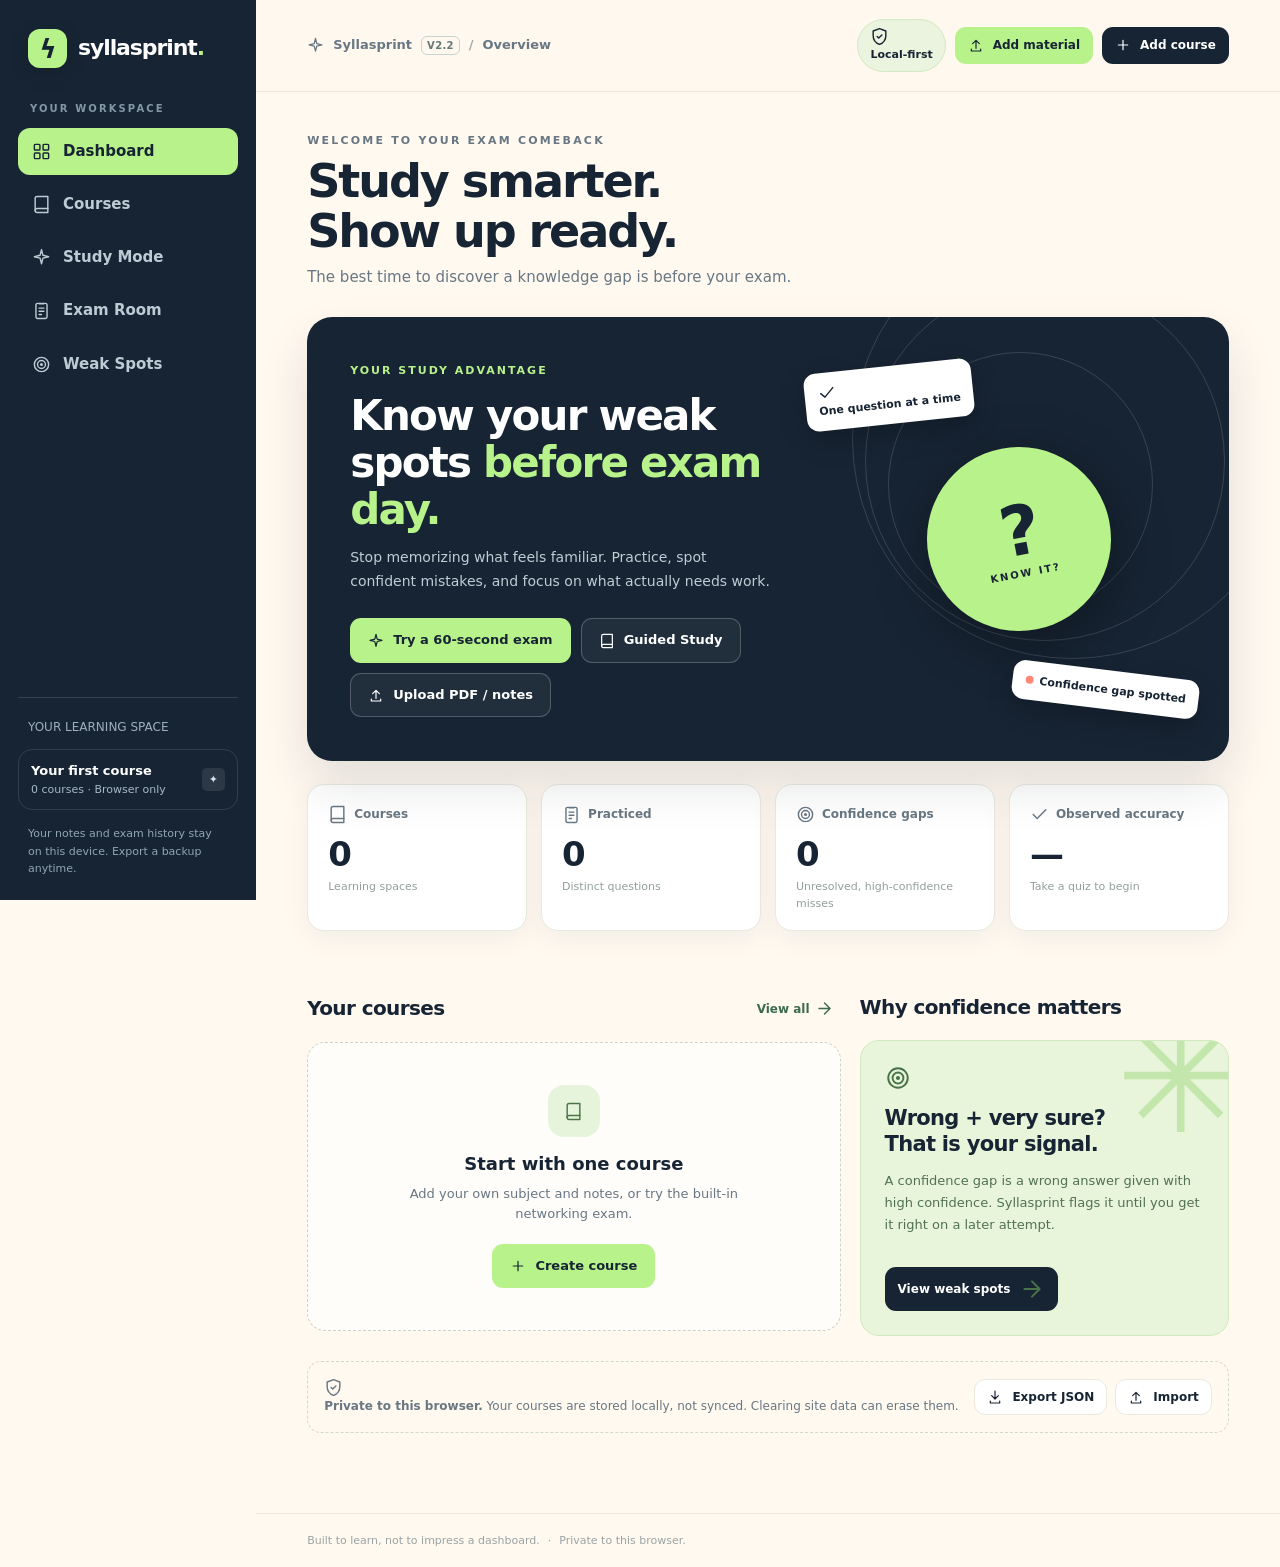
==== commit 8334eaf2: "Ship guided study mode: syllasprint-vibeflow.html" ====
--- a/syllasprint-vibeflow.html
+++ b/syllasprint-vibeflow.html
@@ -11,16 +11,21 @@
 :root{--ink:#172433;--ink-2:#253849;--paper:#fff9f0;--surface:#fff;--surface-2:#f6f5ef;--muted:#687783;--line:#e9e9e1;--mint:#b8f28b;--mint-dark:#366b3b;--coral:#ff8876;--coral-bg:#fff0ec;--yellow:#ffe7a4;--shadow:0 8px 30px rgba(23,36,51,.055);--radius:20px;--font:Inter,ui-sans-serif,system-ui,-apple-system,BlinkMacSystemFont,"Segoe UI",sans-serif}*{box-sizing:border-box}html{scroll-behavior:smooth}body{margin:0;background:var(--paper);color:var(--ink);font-family:var(--font);font-size:15px;line-height:1.55}button,input,textarea,select{font:inherit}button{cursor:pointer}button:disabled{opacity:.44;cursor:not-allowed}a{color:inherit;text-decoration:none}a:focus-visible,button:focus-visible,input:focus-visible,textarea:focus-visible,select:focus-visible{outline:3px solid #77b6f5;outline-offset:3px}svg{display:block;flex:none}.icon{width:19px;height:19px;stroke:currentColor;stroke-width:1.8;fill:none;stroke-linecap:round;stroke-linejoin:round}#app{display:flex;min-height:100vh}.sidebar{position:sticky;top:0;align-self:flex-start;display:flex;flex-direction:column;justify-content:space-between;height:100vh;width:256px;min-width:256px;background:var(--ink);color:#dae2e7;padding:29px 18px 22px;z-index:3}.logo{display:flex;align-items:center;gap:11px;color:#fff;font-size:22px;font-weight:850;letter-spacing:-1.1px;padding:0 10px}.logo-mark{display:grid;place-items:center;width:39px;height:39px;border-radius:12px;background:var(--mint);color:var(--ink);font-size:26px;font-weight:900;box-shadow:0 6px 20px #0002}.sidebar-small{padding:0 12px;margin:33px 0 11px;font-size:10px;letter-spacing:2.1px;color:#8497a5;font-weight:800}.side-nav{display:grid;gap:6px}.nav-link{width:100%;display:flex;align-items:center;gap:12px;text-align:left;background:transparent;color:#bdcbd4;border:0;border-radius:12px;padding:12px 14px;font-weight:650;transition:background .2s,color .2s}.nav-link:hover{color:#fff;background:#ffffff0d}.nav-link.active{color:var(--ink);background:var(--mint)}.sidebar-foot{border-top:1px solid #ffffff20;padding-top:20px}.sidebar-foot .quick-label{color:#9db0b9;font-size:12px;margin:0 0 12px 10px}.sidebar-foot .side-course{padding:11px 12px;border:1px solid #ffffff1e;border-radius:14px;display:flex;align-items:center;justify-content:space-between;gap:8px;margin-bottom:15px}.side-course strong{display:block;font-size:13px;color:white;white-space:nowrap;overflow:hidden;text-overflow:ellipsis;max-width:165px}.side-course small{display:block;color:#a7b9c5;font-size:11px}.side-stamp{font-size:11px;padding:3px 7px;border-radius:5px;background:#ffffff18}.side-note{font-size:11px;color:#91a5b1;line-height:1.6;padding:0 10px}.main-shell{width:calc(100% - 256px);min-width:0;display:flex;flex-direction:column}.topbar{height:92px;padding:0 clamp(24px,4vw,72px);display:flex;align-items:center;justify-content:space-between;gap:16px;border-bottom:1px solid var(--line);background:rgba(255,249,240,.9)}.topbar-left{display:flex;align-items:center;gap:9px;color:var(--muted);font-size:13px;font-weight:650}.topbar-left .icon{width:17px;height:17px}.topbar-actions{display:flex;gap:10px;align-items:center}.top-chip{font-size:11px;font-weight:750;color:var(--ink);background:#eaf4df;border:1px solid #d3e9c2;border-radius:99px;padding:7px 12px}.page-content{width:min(1180px,100%);margin:0 auto;padding:40px clamp(24px,4vw,72px) 80px;flex:1}.site-footer{border-top:1px solid var(--line);color:#9aa3a3;font-size:11px;padding:18px clamp(24px,4vw,72px);display:flex;gap:8px}.eyebrow{font-size:11px;font-weight:850;letter-spacing:2.2px;text-transform:uppercase;color:var(--muted)}.page-heading{display:flex;align-items:flex-end;justify-content:space-between;gap:18px;margin-bottom:27px}.page-heading h1{font-size:clamp(31px,3.6vw,48px);line-height:1.09;letter-spacing:-2.1px;margin:7px 0 10px;font-weight:860}.page-heading p{color:var(--muted);margin:0;max-width:600px}.page-heading .right{display:flex;gap:10px;align-items:center}.btn{display:inline-flex;align-items:center;justify-content:center;gap:9px;border:1px solid transparent;background:var(--ink);color:white;border-radius:11px;padding:11px 17px;font-weight:780;font-size:13px;white-space:nowrap;transition:transform .16s,background .16s,border-color .16s}.btn:hover:not(:disabled){transform:translateY(-1px);background:var(--ink-2)}.btn .icon{width:16px;height:16px}.btn-mint{background:var(--mint);color:var(--ink)}.btn-mint:hover:not(:disabled){background:#a3e776}.btn-light{background:white;color:var(--ink);border-color:var(--line)}.btn-light:hover:not(:disabled){background:#f9f9f5}.btn-ghost{background:transparent;color:var(--ink);border-color:var(--line)}.btn-ghost:hover:not(:disabled){background:#fff}.btn-danger{background:#fff0ec;border-color:#ffd3c9;color:#a4372b}.btn-danger:hover:not(:disabled){background:#ffe1d8}.btn-sm{padding:8px 12px;font-size:12px}.btn-full{width:100%}.icon-button{border:1px solid var(--line);background:#fff;border-radius:11px;display:inline-grid;place-items:center;width:38px;height:38px;color:var(--ink)}.icon-button:hover{background:var(--surface-2)}.hero{background:var(--ink);border-radius:25px;min-height:308px;display:grid;grid-template-columns:1.2fr 1fr;overflow:hidden;position:relative;color:#fff;box-shadow:0 24px 50px rgba(23,36,51,.12)}.hero-text{padding:45px 10px 44px 43px;position:relative;z-index:1}.hero-kicker{color:var(--mint);letter-spacing:2px;text-transform:uppercase;font-size:11px;font-weight:850}.hero h2{font-size:clamp(27px,3.5vw,42px);letter-spacing:-1.8px;line-height:1.12;margin:13px 0 13px;max-width:490px}.hero p{max-width:420px;color:#bfcdd4;margin:0 0 25px;font-size:14px;line-height:1.7}.hero-actions{display:flex;gap:10px;flex-wrap:wrap}.hero-outline{background:#ffffff0c;border-color:#ffffff38;color:white}.hero-outline:hover:not(:disabled){background:#ffffff24}.hero-art{position:relative;min-height:285px;display:flex;align-items:center;justify-content:center}.orbit{position:absolute;border:1px solid #ffffff25;border-radius:50%;width:265px;height:265px;right:18%;top:8%}.orbit:nth-child(2){width:360px;height:360px;right:1%;top:-8%}.orbit:nth-child(3){width:440px;height:440px;right:-15%;top:-22%}.hero-core{z-index:1;width:184px;height:184px;border-radius:50%;background:var(--mint);display:flex;align-items:center;justify-content:center;flex-direction:column;color:var(--ink);transform:rotate(-11deg);box-shadow:0 14px 58px #0005}.hero-core span{font-size:69px;line-height:1;font-weight:900;letter-spacing:-6px}.hero-core small{font-weight:900;font-size:10px;letter-spacing:2px;text-transform:uppercase}.hero-floating{position:absolute;background:#fff;border-radius:12px;box-shadow:0 10px 28px #0003;padding:11px 13px;color:var(--ink);z-index:2;font-size:11px;font-weight:790}.hero-floating.one{left:-5px;top:49px;transform:rotate(-6deg)}.hero-floating.two{right:7%;bottom:52px;transform:rotate(7deg)}.float-dot{display:inline-block;width:8px;height:8px;border-radius:50%;background:var(--coral);margin-right:6px}.stats-grid{display:grid;grid-template-columns:repeat(4,minmax(0,1fr));gap:14px;margin:23px 0 31px}.stat{background:#fff;border:1px solid var(--line);border-radius:17px;padding:20px 20px 18px;box-shadow:var(--shadow)}.stat .stat-label{font-size:12px;color:var(--muted);font-weight:670;display:flex;gap:7px;align-items:center}.stat .stat-number{font-weight:850;font-size:34px;letter-spacing:-1.5px;line-height:1.25;margin:9px 0 3px}.stat .stat-foot{font-size:11px;color:#91a09c}.section-head{display:flex;align-items:center;justify-content:space-between;gap:12px;margin:30px 0 17px}.section-head h2{font-size:20px;font-weight:830;letter-spacing:-.6px;margin:0}.text-link{border:0;background:transparent;color:#3b6a4d;font-size:12px;font-weight:800;display:inline-flex;gap:5px;align-items:center;padding:7px}.text-link:hover{text-decoration:underline}.two-col{display:grid;grid-template-columns:1.3fr .9fr;gap:19px}.card{background:var(--surface);border:1px solid var(--line);border-radius:19px;padding:23px;box-shadow:var(--shadow)}.card h3{margin:0 0 8px;letter-spacing:-.45px}.card p{margin:0;color:var(--muted)}.course-list{display:grid;gap:11px}.course-row{border:1px solid var(--line);border-radius:14px;padding:17px;display:flex;align-items:center;justify-content:space-between;gap:14px;background:white}.course-row:hover{border-color:#c5d3c0}.course-left{display:flex;gap:13px;align-items:center;min-width:0}.course-icon{height:45px;width:45px;border-radius:13px;display:grid;place-items:center;background:#e8f4dd;color:#3c6942;flex:none}.course-icon.warm{background:#fff0db;color:#b87727}.course-icon.blue{background:#e5f0ff;color:#4d77a0}.course-title{font-size:14px;font-weight:800;overflow:hidden;text-overflow:ellipsis;white-space:nowrap}.course-meta{font-size:11px;color:var(--muted);margin-top:3px}.course-actions{display:flex;align-items:center;gap:8px;flex:none}.tag{display:inline-flex;border-radius:99px;background:#eff1ed;padding:5px 9px;color:#5f706c;font-size:10px;font-weight:800;white-space:nowrap}.tag-mint{background:#e3f5d8;color:#386c38}.tag-coral{background:#fff0eb;color:#a84034}.tag-yellow{background:#fff3d7;color:#967225}.tip-card{background:#e8f5db;border:1px solid #d1e9bf;border-radius:19px;padding:24px;position:relative;overflow:hidden}.tip-card .icon{color:#487348;width:26px;height:26px}.tip-card h3{margin:15px 0 8px;font-size:21px;line-height:1.2;letter-spacing:-.7px}.tip-card p{font-size:13px;color:#527154;line-height:1.7}.tip-card .btn{margin-top:18px}.tip-card:after{content:'✳';position:absolute;color:#c2e6ab;font-size:155px;top:-82px;right:-18px;pointer-events:none}.empty{padding:42px 22px;text-align:center;border:1px dashed #cbd3c8;border-radius:18px;background:#ffffffaf}.empty-icon{margin:auto auto 13px;display:grid;place-items:center;width:52px;height:52px;background:#e7f4dc;border-radius:16px;color:#4c7446}.empty h3{margin:5px 0;font-size:18px}.empty p{color:var(--muted);margin:6px auto 19px;max-width:380px;font-size:13px}.library-grid{display:grid;grid-template-columns:repeat(3,minmax(0,1fr));gap:16px}.library-card{background:#fff;border:1px solid var(--line);border-radius:18px;padding:20px;min-height:176px;display:flex;flex-direction:column;justify-content:space-between;gap:20px;box-shadow:var(--shadow)}.library-card:hover{border-color:#c6d6c4}.library-card h3{margin:12px 0 6px;line-height:1.35;letter-spacing:-.4px}.library-card p{font-size:12px;color:var(--muted);margin:0}.library-card .bottom{display:flex;align-items:center;justify-content:space-between;gap:10px}.data-note{margin-top:25px;border:1px dashed #d2d7ce;border-radius:14px;padding:16px;display:flex;justify-content:space-between;align-items:center;gap:14px;font-size:12px;color:var(--muted);flex-wrap:wrap}.split-actions{display:flex;flex-wrap:wrap;gap:8px}.field{display:grid;gap:6px;margin-bottom:15px}.field label{font-weight:760;font-size:12px;color:var(--ink)}.field input,.field select,.field textarea,.search-box{background:white;border:1px solid #d6dcd7;border-radius:10px;padding:11px 12px;outline:none;width:100%;color:var(--ink)}.field textarea{min-height:105px;resize:vertical;line-height:1.6}.field input:focus,.field textarea:focus,.field select:focus,.search-box:focus{border-color:#6e9f81;box-shadow:0 0 0 3px #addec045}.hint{font-size:11px;color:var(--muted);line-height:1.55}.field-grid{display:grid;grid-template-columns:1fr 1fr;gap:13px}.filter-row{display:flex;gap:11px;align-items:center;flex-wrap:wrap;margin:18px 0}.filter-row select,.filter-row input{min-height:42px;border:1px solid #d6dcd7;border-radius:10px;padding:9px 12px;background:#fff;color:var(--ink);max-width:270px}.chip-row{display:flex;flex-wrap:wrap;gap:8px}.pill{border:1px solid #dbe2d6;background:white;color:#57715e;padding:8px 13px;border-radius:99px;font-size:12px;font-weight:700}.pill.active{background:var(--ink);border-color:var(--ink);color:white}.question-list{display:grid;gap:11px}.question-row{border:1px solid var(--line);background:#fff;border-radius:15px;padding:17px;display:flex;justify-content:space-between;align-items:flex-start;gap:15px}.question-row h3{font-size:14px;letter-spacing:-.1px;margin:6px 0}.question-row p{font-size:11px;color:var(--muted);margin:0}.q-right{display:flex;gap:6px;align-items:center;flex:none}.quiz-shell{max-width:810px;margin:0 auto}.quiz-head{display:flex;justify-content:space-between;align-items:center;gap:14px;margin-bottom:19px}.quiz-progress{height:7px;border-radius:99px;background:#e8e8dd;overflow:hidden;margin-bottom:30px}.quiz-progress>div{height:100%;border-radius:99px;background:#6ab86c;transition:width .22s}.quiz-card{background:white;border:1px solid var(--line);border-radius:23px;padding:clamp(22px,4vw,42px);box-shadow:0 16px 45px #1724330a}.quiz-card h2{font-size:clamp(21px,2.6vw,29px);line-height:1.35;letter-spacing:-.8px;margin:15px 0 22px}.answer-list{display:grid;gap:10px}.answer-option{width:100%;display:flex;align-items:center;text-align:left;gap:13px;padding:15px 16px;background:#fff;border:1.5px solid #e2e6df;border-radius:13px;color:var(--ink);font-weight:620;transition:border-color .16s,background .16s}.answer-option:not(:disabled):hover{border-color:#91bb86;background:#f8fbf6}.answer-option.selected{border-color:#639e64;background:#f1faec}.answer-option.correct{border-color:#72b47a;background:#ecf8ec}.answer-option.wrong{border-color:var(--coral);background:#fff0ec}.option-letter{width:28px;height:28px;border:1px solid #d5ddd2;border-radius:8px;display:grid;place-items:center;font-size:11px;flex:none;font-weight:850}.answer-option.selected .option-letter{background:var(--ink);color:white;border-color:var(--ink)}.confidence-title{font-weight:820;font-size:13px;margin:23px 0 10px}.confidence-row{display:grid;grid-template-columns:repeat(3,1fr);gap:9px}.confidence-option{border:1px solid #e1e5df;border-radius:11px;padding:11px 8px;background:white;font-weight:750;color:var(--muted);font-size:12px}.confidence-option.selected{background:#eaf7df;color:#395f37;border-color:#8db881}.confidence-option:hover:not(:disabled){border-color:#9db99b}.quiz-actions{display:flex;justify-content:space-between;gap:12px;margin-top:27px}.feedback{border-radius:15px;background:#edf8e9;border:1px solid #c8eac0;padding:19px;margin-top:22px}.feedback.error{background:#fff1ec;border-color:#ffd6cc}.feedback h3{font-size:17px;margin:0 0 6px}.feedback p{margin:0;color:#526357;font-size:13px;line-height:1.65}.feedback.error p{color:#80544b}.feedback .answer-note{margin:11px 0 0;padding-top:11px;border-top:1px solid #0001;font-size:12px}.feedback .gap-alert{display:inline-flex;align-items:center;gap:6px;background:#fff;border-radius:9px;padding:9px 11px;color:#a63f33;font-size:12px;font-weight:800;margin-top:12px}.result-banner{background:var(--ink);color:white;padding:36px;border-radius:22px;display:grid;grid-template-columns:1fr auto;gap:20px;align-items:center;margin-bottom:23px}.result-banner h2{font-size:34px;letter-spacing:-1.1px;margin:8px 0}.result-banner p{color:#bdccd4;margin:0}.result-number{height:110px;width:110px;display:grid;place-items:center;border-radius:50%;border:11px solid var(--mint);font-weight:850;font-size:24px}.weak-grid{display:grid;gap:12px}.weak-item{background:white;border:1px solid var(--line);border-radius:16px;padding:18px;display:flex;justify-content:space-between;gap:17px;align-items:center}.weak-item h3{font-size:14px;margin:8px 0 3px}.weak-item p{font-size:11px;color:var(--muted);margin:0}.callout{padding:18px;border:1px solid #e6dec8;background:#fff8e8;border-radius:14px;color:#776338;font-size:13px}.mini-grid{display:grid;grid-template-columns:1fr 1fr;gap:14px}.mini-grid .card{padding:20px}.mini-grid h3{font-size:15px}.mini-grid p{font-size:12px;line-height:1.65}.steps{display:flex;gap:12px;flex-wrap:wrap}.step{padding:9px 12px;border-radius:9px;background:#fff;border:1px solid var(--line);font-size:11px;font-weight:750}.notice{font-size:12px;color:var(--muted);border-radius:12px;border:1px dashed #cdd7cb;padding:12px 14px}.app-dialog{border:0;padding:0;max-height:min(92vh,940px);overflow:auto;width:min(615px,calc(100vw - 24px));border-radius:20px;box-shadow:0 30px 100px #0d203555;background:white;color:var(--ink)}.app-dialog::backdrop{background:#14243399;backdrop-filter:blur(3px)}.modal-inner{padding:29px}.modal-heading{display:flex;align-items:center;justify-content:space-between;gap:13px;margin-bottom:22px}.modal-heading h2{margin:0;line-height:1.1;font-size:25px;letter-spacing:-.8px}.modal-footer{display:flex;justify-content:flex-end;flex-wrap:wrap;gap:9px;padding-top:5px}.input-pair{display:grid;grid-template-columns:1fr 1fr;gap:12px}.hidden{display:none!important}.mobile-nav{display:none}.toast-region{position:fixed;z-index:100;bottom:20px;right:22px;display:grid;gap:8px;pointer-events:none}.toast{background:var(--ink);color:white;border-radius:12px;max-width:360px;box-shadow:0 12px 40px #0003;padding:13px 17px;font-size:13px;font-weight:700}.toast.error{background:#9e3e33}.noscript{position:fixed;inset:0;background:#fff;padding:60px;z-index:999}.sr-only{position:absolute;width:1px;height:1px;padding:0;margin:-1px;overflow:hidden;clip:rect(0,0,0,0);white-space:nowrap;border:0}@media(max-width:1100px){.sidebar{width:216px;min-width:216px}.main-shell{width:calc(100% - 216px)}.stats-grid{grid-template-columns:repeat(2,minmax(0,1fr))}.library-grid{grid-template-columns:repeat(2,minmax(0,1fr))}.hero-text{padding:38px 0 38px 32px}.hero-core{width:154px;height:154px}.hero-core span{font-size:60px}}@media(max-width:760px){#app{display:block}.sidebar{display:none}.main-shell{width:100%}.topbar{height:71px;padding:0 18px}.topbar .top-chip{display:none}.page-content{padding:25px 18px 103px}.site-footer{padding:18px;margin-bottom:61px}.page-heading{align-items:flex-start;flex-direction:column;gap:13px;margin-bottom:21px}.page-heading h1{font-size:33px;letter-spacing:-1.4px}.page-heading p{font-size:13px}.hero{grid-template-columns:1fr;min-height:auto}.hero-text{padding:31px 25px 27px}.hero h2{font-size:32px}.hero p{font-size:12px}.hero-art{display:none}.stats-grid{gap:10px;margin:16px 0 25px}.stat{padding:15px}.stat .stat-number{font-size:29px}.two-col{grid-template-columns:1fr}.library-grid{grid-template-columns:1fr}.mobile-nav{position:fixed;bottom:0;left:0;right:0;z-index:7;display:grid;grid-template-columns:repeat(4,1fr);height:70px;background:#fff;border-top:1px solid var(--line);box-shadow:0 -3px 16px #12233310;padding-bottom:env(safe-area-inset-bottom)}.mobile-nav .mob-link{border:0;background:transparent;display:grid;place-items:center;align-content:center;gap:3px;font-size:10px;color:#7b898c;font-weight:750}.mobile-nav .mob-link .icon{width:21px;height:21px}.mobile-nav .mob-link.active{color:#356d3b}.field-grid{grid-template-columns:1fr}.result-banner{padding:24px}.result-banner h2{font-size:26px}.result-number{width:76px;height:76px;font-size:19px;border-width:7px}.weak-item{align-items:flex-start;flex-direction:column}.question-row{flex-direction:column}.q-right{width:100%;justify-content:flex-end}.input-pair{grid-template-columns:1fr}.quiz-card{padding:21px}.quiz-actions .btn{padding:11px}.topbar-actions .btn{padding:9px 12px}.data-note{align-items:flex-start;flex-direction:column}}@media(max-width:390px){.stats-grid{grid-template-columns:1fr 1fr}.stat .stat-label{font-size:10px}.stat .stat-number{font-size:27px}.hero-actions{flex-direction:column;align-items:stretch}.page-heading .right{width:100%;flex-wrap:wrap}.confidence-option{font-size:11px;padding:10px 2px}.logo{font-size:19px}}@media(prefers-reduced-motion:reduce){*,*:before,*:after{transition:none!important;scroll-behavior:auto!important;animation:none!important}}
 
 .import-status{margin-top:10px;padding:10px 13px;border-radius:10px;background:#f1f7f1;color:#244034;font-size:12px;line-height:1.6;border:1px solid #dbe8dc}.victory-note{margin:20px 0;padding:18px 20px;border-radius:14px;background:#e5f4d8;border:1px solid #b6d79a;color:#254429;display:flex;align-items:center;gap:12px;line-height:1.5}.victory-note svg{flex:0 0 24px}
+
 /* Clearly visible course-material upload, with compact navigation on phones. */
 .build-version{display:inline-flex;align-items:center;border:1px solid #c8d3d3;border-radius:6px;padding:1px 5px;font-size:10px;color:#647875;font-weight:800;letter-spacing:.3px}
 .upload-short{display:none}.topbar-upload{white-space:nowrap}.material-intro{background:#f4f9ed;border:1px solid #dbe9d1;border-radius:12px;padding:13px 16px;margin-bottom:17px}.material-intro p{font-size:13px;line-height:1.6;margin:9px 0 0;color:#385147}.upload-panel{background:#fbfcfa;border:2px dashed #94b78b;border-radius:15px;padding:16px;margin-bottom:20px}.upload-panel-title{display:flex;align-items:center;gap:10px;margin:0 0 12px;font-size:16px}.upload-panel .field{margin-bottom:8px}.upload-panel input[type=file]{padding:12px;background:white}.upload-panel input[type=file]::file-selector-button{border:0;border-radius:8px;padding:10px 14px;background:#172433;color:white;font-weight:750;cursor:pointer;margin-right:12px}.upload-panel .import-status{margin-top:12px}.topbar-actions{gap:9px}
 @media(max-width:760px){.topbar .build-version{display:none}.topbar-upload .upload-label{display:none}.topbar-upload .upload-short{display:inline}.topbar .topbar-left{font-size:12px}.topbar .topbar-actions{gap:5px}.topbar .topbar-actions .btn{font-size:11px;padding:9px 9px}.modal-inner{padding:20px}.upload-panel{padding:14px}.material-intro p{font-size:12px}}
 @media(max-width:460px){.topbar-actions>.btn:not(.topbar-upload){display:none}}
 
+/* Guided Study: independent source-grounded learning rounds */
+.guide-page{max-width:1100px;margin:0 auto}.guide-page>h1{font-size:clamp(30px,4vw,45px);letter-spacing:-.045em;margin:8px 0 10px;line-height:1.15}.guide-lead{font-size:16px;color:var(--muted);max-width:720px;margin:0 0 25px}.guide-rounds{display:grid;grid-template-columns:repeat(5,minmax(0,1fr));gap:10px;margin:24px 0 26px}.guide-round{background:var(--surface);border:1px solid var(--line);border-radius:14px;padding:17px 14px;min-height:135px;display:flex;flex-direction:column;gap:6px}.guide-round span{color:#608a58;font-weight:900;letter-spacing:1px}.guide-round strong{font-size:15px}.guide-round small{color:var(--muted);font-size:12px;line-height:1.4}.guide-select{max-width:700px;margin-bottom:28px}.guide-select .btn{margin-top:8px}.guide-history{margin-top:30px}.guide-history-row{display:flex;justify-content:space-between;align-items:center;gap:18px;padding:17px 19px;border-bottom:1px solid var(--line);background:var(--surface)}.guide-history-row:first-of-type{border-radius:14px 14px 0 0}.guide-history-row:last-of-type{border-radius:0 0 14px 14px}.guide-history-row p{margin:4px 0 0;color:var(--muted);font-size:12px}.guide-breadcrumb{display:flex;align-items:center;gap:18px;margin-bottom:24px;color:var(--muted);font-size:12px;min-width:0}.guide-breadcrumb span{white-space:nowrap;overflow:hidden;text-overflow:ellipsis}.guide-steps{display:grid;grid-template-columns:repeat(5,minmax(0,1fr));gap:8px}.guide-step{display:flex;align-items:center;gap:6px;color:#829096;font-size:12px;font-weight:750;border:1px solid var(--line);background:#fff;border-radius:10px;padding:8px}.guide-step span{display:grid;place-items:center;flex:none;border-radius:100%;width:22px;height:22px;background:#eef1ec;color:#5b7174;font-size:11px}.guide-step.current{color:var(--ink);border-color:#87ad7c;background:#e8f5df}.guide-step.complete{color:#376b40;background:#f2f8ee}.guide-step.complete span{background:#b8f28b;color:#172433}.guide-progress{margin:13px 0 21px}.guide-session-head{display:flex;align-items:center;justify-content:space-between;gap:18px;margin-bottom:18px}.guide-session-head h1{font-size:32px;letter-spacing:-1.2px;margin:5px 0}.guide-session-head p{margin:0;color:var(--muted)}.guide-lesson{max-width:820px;margin:0 auto;padding:clamp(19px,4vw,36px)}.guide-lesson h2{font-size:24px;line-height:1.3;margin:15px 0}.guide-lesson>.btn,.guide-reference+.btn{margin-top:17px}.guide-quote{margin:18px 0 20px;background:#f5f9ee;border-left:4px solid #8ebf6f;padding:20px 22px;line-height:1.75;white-space:pre-wrap;overflow-wrap:anywhere;border-radius:0 10px 10px 0}.guide-code{padding:19px;background:#172433;color:#e5f8df;white-space:pre-wrap;word-break:break-word;overflow:auto;border-radius:12px;font-size:13px;line-height:1.6}.guide-reference{margin:18px 0;padding:20px;background:#f5f8f5;border:1px solid #dce9d5;border-radius:13px;overflow-wrap:anywhere}.guide-reference pre{white-space:pre-wrap;overflow-wrap:anywhere;font:inherit;font-size:13px;line-height:1.65;max-height:230px;overflow:auto}.guide-reference details{margin-top:13px}.guide-reference summary{cursor:pointer;font-weight:800}.guide-actions{display:flex;gap:10px;flex-wrap:wrap;margin-top:18px}.guide-report{margin:20px 0}.guide-weak p{border-bottom:1px solid var(--line);padding-bottom:10px}.guide-lesson .confidence-row{margin:13px 0 22px}.guide-lesson textarea{min-height:130px}.guide-lesson .answer-option{width:100%;text-align:left}.guide-lesson .tag{display:inline-flex}@media(max-width:900px){.guide-rounds{grid-template-columns:repeat(3,minmax(0,1fr))}.guide-round{min-height:95px}.guide-steps small{font-size:10px}}@media(max-width:760px){.mobile-nav{grid-template-columns:repeat(5,minmax(0,1fr))}.mobile-nav .mob-link{font-size:9px}.mobile-nav .mob-link .icon{width:18px;height:18px}.guide-rounds{grid-template-columns:repeat(2,minmax(0,1fr))}.guide-step{flex-direction:column;gap:3px;text-align:center;font-size:10px;padding:7px 2px}.guide-step span{width:21px;height:21px}.guide-breadcrumb{margin-bottom:15px}.guide-session-head h1{font-size:27px}.guide-lesson h2{font-size:21px}.guide-history-row{padding:13px;align-items:flex-start}.guide-history-row .btn{white-space:nowrap}}
+
 </style>
-
-
-
+  
+  
+  
+  
 </head>
 <body>
   <div id="app">
@@ -125,7 +130,7 @@
         if(concepts.length>=4){
           concepts.slice(0,Math.min(8,32-result.length)).forEach(function(entry){
             var words=shuffled(concepts.filter(function(x){return x.term!==entry.term;}).map(function(x){return x.term;})).slice(0,3);
-            var regex=new RegExp('^((?:the|a|an)\\s+)?'+entry.term.replace(/[.*+?^${}()|[\]\\]/g,'\\</body>')+'\\b','i');
+            var regex=new RegExp('^((?:the|a|an)\\s+)?'+entry.term.replace(/[.*+?^${}()|[\]\\]/g,'\\$&')+'\\b','i');
             var cloze=entry.item.answer.replace(regex,function(full,article){return (article||'')+'_____';});
             if(cloze===entry.item.answer)return;
             result.push({id:uid('q'),courseId:courseId,topicId:topicId,sourceId:materialId,type:'mcq',
@@ -195,6 +200,7 @@
     parseMaterial:parseMaterial,addDemo:addDemo,removeDemo:removeDemo,deleteCourse:deleteCourse,deleteQuestion:deleteQuestion,
     shuffled:shuffled,addAttempt:addAttempt};
 })(globalThis);
+
 </script>
 <script>
 /* Source-grounded lecture extraction and deterministic recall prompts. No AI or uploads to a server. */
@@ -308,6 +314,172 @@
   }
   root.SyllaLecture={extractPdf:extractPdf,recallCandidates:recallCandidates};
 })(globalThis);
+
+</script>
+<script>
+/* Syllasprint Guided Study: source-linked, honest five-round study sessions. */
+(function (root) {
+  'use strict';
+  var rounds = [
+    {id:'understand', label:'Understand', caption:'Read and paraphrase source passages'},
+    {id:'recall', label:'Active recall', caption:'Answer questions before viewing the reference'},
+    {id:'apply', label:'Apply', caption:'Explain a real use in your own words'},
+    {id:'debug', label:'Debug / test', caption:'Reason about a source example or edge case'},
+    {id:'revise', label:'Revision', caption:'Retake questions and review uncertain answers'}
+  ];
+  var ctx;
+  var draft = {text:'', confidence:''};
+  function api(){return ctx;}
+  function data(){return api().getState();}
+  function esc(x){return api().esc(x);}
+  function ico(x){return api().ico(x);}
+  function btn(action,label,style,attrs){return api().button(action,label,style,attrs);}
+  function courses(){return data().courses.filter(function(c){return data().materials.some(function(m){return m.courseId===c.id;});});}
+  function materials(courseId){return data().materials.filter(function(m){return m.courseId===courseId;});}
+  function current(){var id=api().getUI().guideId;return data().sessions.find(function(s){return s.kind==='guided' && s.id===id;});}
+  function sourceFor(s){return data().materials.find(function(m){return m.id===s.sourceId;});}
+  function questionsFor(s){return data().questions.filter(function(q){return q.sourceId===s.sourceId && q.courseId===s.courseId;});}
+  function excerpts(s){
+    var found=[],seen=new Set();
+    questionsFor(s).forEach(function(q){
+      var text=(q.sourceExcerpt||q.answer||'').trim();
+      text=text.replace(/^\[page\s*\d+\]\s*/i,'').slice(0,600);
+      if(text.length>=30 && !seen.has(text.toLowerCase())){found.push({text:text,page:q.sourcePage||null});seen.add(text.toLowerCase());}
+    });
+    if(found.length<3){var m=sourceFor(s); if(m){var blocks=(m.content||'').split(/\n\s*\n/).map(function(x){return x.trim();}).filter(function(x){return x.length>=65 && x.length<=900;});blocks.slice(0,5).forEach(function(x){if(!seen.has(x.toLowerCase())){seen.add(x.toLowerCase());found.push({text:x.slice(0,600),page:null});}});}}
+    return found.slice(0,Math.min(4,found.length));
+  }
+  function codeExcerpt(s){
+    var m=sourceFor(s);if(!m)return '';
+    var lines=m.content.split(/\r?\n/);
+    for(var i=0;i<lines.length;i++){
+      if(/^\s*(?:class\s+[A-Za-z_]|def\s+[A-Za-z_]|for\s+\w+|while\s+|if\s+|import\s+)/.test(lines[i])){
+        return lines.slice(i,Math.min(lines.length,i+9)).join('\n').trim().slice(0,800);
+      }
+    }
+    return '';
+  }
+  function hasAnswers(s){return questionsFor(s).length>0;}
+  function learnCards(s){var card=excerpts(s);return card.length?card:[{text:(sourceFor(s)?.content||'No source found').slice(0,650),page:null}];}
+  function questionIds(s,stage){
+    var qs=questionsFor(s);if(stage==='recall')return qs.slice(0,Math.min(4,qs.length)).map(function(q){return q.id;});
+    if(stage==='revise'){
+      var weak=qs.filter(function(q){return api().C.isWeak(data(),q);});
+      var ordered=weak.concat(qs.filter(function(q){return !weak.some(function(w){return w.id===q.id;});}));
+      return ordered.slice(0,Math.min(3,ordered.length)).map(function(q){return q.id;});
+    }
+    return [];
+  }
+  function items(s){
+    var stage=rounds[s.round].id;
+    if(stage==='understand')return learnCards(s);
+    if(stage==='recall')return s.recallIds.map(function(id){return data().questions.find(function(q){return q.id===id;});}).filter(Boolean);
+    if(stage==='revise')return (s.reviseIds||[]).map(function(id){return data().questions.find(function(q){return q.id===id;});}).filter(Boolean);
+    return [stage];
+  }
+  function save(){api().persist();}
+  function resetDraft(){draft={text:'',confidence:''};}
+  function sessionScore(s){
+    var answers=(s.records||[]).filter(function(r){return r.kind==='question';}),auto=answers.filter(function(r){return !r.selfGraded;});
+    var manual=(s.records||[]).filter(function(r){return r.selfGraded;});
+    return {autoTotal:auto.length,autoCorrect:auto.filter(function(r){return r.correct;}).length,manualTotal:manual.length,manualCorrect:manual.filter(function(r){return r.correct;}).length,needs:(s.records||[]).filter(function(r){return !r.correct;}).length};
+  }
+  function renderHome(){
+    var u=api().getUI(),cs=courses(),chosen=cs.find(function(c){return c.id===u.guideCourseId;})||cs[0], ms=chosen?materials(chosen.id):[];
+    var history=data().sessions.filter(function(s){return s.kind==='guided';}).slice(-5).reverse();
+    return '<div class="guide-page"><div class="eyebrow">StudyFlow-style learning · New Syllasprint feature</div><h1>Learn it. Practice it. Prove it.</h1><p class="guide-lead">A guided study routine built from your own lecture material. Go through explanations, recall, application, code reasoning and revision — at your pace.</p>'+
+    '<div class="guide-rounds">'+rounds.map(function(r,i){return '<div class="guide-round"><span>0'+(i+1)+'</span><strong>'+esc(r.label)+'</strong><small>'+esc(r.caption)+'</small></div>';}).join('')+'</div>'+
+    '<section class="card guide-select"><div class="eyebrow">Start a guided lesson</div><h2>Choose a course and lecture</h2>'+
+    (ms.length?'<div class="field"><label for="guide-course">Course</label><select id="guide-course">'+cs.map(function(c){return '<option value="'+esc(c.id)+'" '+(c.id===chosen.id?'selected':'')+'>'+esc(c.name)+'</option>';}).join('')+'</select></div><div class="field"><label for="guide-material">Lecture material</label><select id="guide-material">'+ms.map(function(m){return '<option value="'+esc(m.id)+'">'+esc(m.title)+'</option>';}).join('')+'</select></div><p class="hint">Questions are source-linked; short answers, coding, and explanations are self-graded. This is not an AI tutor.</p>'+btn('guide-start',ico('arrow')+' Start guided study','btn-mint','data-id="'+esc(ms[0].id)+'"'):
+    '<p>No course materials yet. Upload your PDF or paste notes in a course first; the app will generate a practice question bank.</p>'+btn('quick-import',ico('upload')+' Upload lecture','btn-mint'))+'</section>'+
+    '<section class="guide-history"><div class="section-head"><h2>Study tracker</h2><span class="hint">Saved in this browser · included in JSON exports</span></div>'+
+    (history.length?history.map(function(s){var m=sourceFor(s),score=sessionScore(s);return '<div class="guide-history-row"><div><strong>'+esc(m?m.title:'Deleted lecture')+'</strong><p>'+esc(s.completedAt?'Completed':'In progress')+' · '+(s.completedAt?'5/5':s.round+'/5')+' rounds · '+score.autoCorrect+'/'+score.autoTotal+' auto-graded correct</p></div>'+btn('guide-resume',s.completedAt?'View report':'Continue','btn-light btn-sm','data-id="'+esc(s.id)+'"')+'</div>';}).join(''):'<p class="hint">Your first guided lesson will appear here.</p>')+'</section></div>';
+  }
+  function renderQuestion(s,q){
+    if(!q)return '<p>Question was deleted. Continue to the next step.</p>';
+    var f=s.feedback,answered=!!f, opt=q.type==='mcq'?'<div class="answer-list">'+(q.options||[]).map(function(o,i){return '<button type="button" class="answer-option '+(draft.text===o?'selected':'')+'" data-action="guide-option" data-value="'+esc(o)+'" '+(answered?'disabled':'')+'><span class="option-letter">'+String.fromCharCode(65+i)+'</span>'+esc(o)+'</button>';}).join('')+'</div>':'<label class="field"><span>Your answer — in your own words</span><textarea id="guide-answer" rows="5" '+(answered?'disabled':'')+' placeholder="Recall what the lecture said before revealing the answer...">'+esc(answered?f.response:draft.text)+'</textarea></label>';
+    var conf=answered?'':'<div class="confidence-title">How confident are you?</div><div class="confidence-row">'+['low','medium','high'].map(function(k,i){return '<button type="button" class="confidence-option '+(draft.confidence===k?'selected':'')+'" data-action="guide-confidence" data-value="'+k+'">'+['Not sure','Somewhat sure','Very sure'][i]+'</button>';}).join('')+'</div>';
+    var info=f?'<div class="guide-reference"><strong>'+esc(f.done?(f.correct?'Correct / got it':'Needs work'):'Compare with your answer')+'</strong><p><b>Reference answer:</b> '+esc(q.answer)+'</p><p>'+esc(q.explanation||'Use the original source to check your answer.')+'</p><details><summary>Show source excerpt'+(q.sourcePage?' (page '+q.sourcePage+')':'')+'</summary><pre>'+esc(q.sourceExcerpt||'Source excerpt unavailable')+'</pre></details>'+(f.correct===false&&f.confidence==='high'?'<p class="gap-alert">High-confidence mistake — added to Weak Spots.</p>':'')+'</div>':'';
+    return '<span class="tag">'+esc(q.type==='mcq'?'Auto-graded multiple choice':'Self-graded recall')+'</span><h2>'+esc(q.prompt)+'</h2>'+opt+conf+info+
+      (f?(f.done?btn('guide-next','Next step '+ico('arrow'),'btn-mint'):'<p>Compare your explanation with the source. Grade your own response:</p><div class="guide-actions">'+btn('guide-grade','Needs work','btn-danger','data-value="false"')+btn('guide-grade','I got it','btn-mint','data-value="true"')+'</div>'):
+      btn('guide-check','Check answer '+ico('arrow'),'btn-mint','id="guide-check" '+(!(draft.text.trim()&&draft.confidence)?'disabled':'')));
+  }
+  function renderLab(s,kind){
+    var q=questionsFor(s)[kind==='apply'?0:Math.min(1,questionsFor(s).length-1)];var code=codeExcerpt(s),ref=(q?.sourceExcerpt||q?.answer||sourceFor(s)?.content||'').slice(0,900);
+    var title=kind==='apply'?'Apply the idea':'Debug / test your understanding';
+    var prompt=kind==='apply'?'Describe one realistic example where this concept matters. Explain the steps and why it works.':'Read the example and describe its behavior, an edge case to test, and one possible mistake a developer could make.';
+    if(!code&&kind==='debug')prompt='Use the lecture passage to describe a misconception or edge case, how you would detect it, and how you would correct it.';
+    var f=s.feedback;
+    return '<span class="tag">Self-graded reasoning exercise</span><h2>'+esc(title)+'</h2><p>'+esc(prompt)+'</p>'+(!code&&q?'<blockquote class="guide-quote">'+esc(q.prompt)+'</blockquote>':'')+(kind==='debug'&&code?'<pre class="guide-code">'+esc(code)+'</pre>':'')+
+      '<label class="field"><span>Your explanation'+(kind==='debug'?' / test idea':'')+'</span><textarea id="guide-answer" rows="7" '+(f?'disabled':'')+' placeholder="Write what you would say during an oral exam...">'+esc(f?f.response:draft.text)+'</textarea></label>'+
+      (f?'<div class="guide-reference"><b>Compare with the lecture source</b><pre>'+esc(ref)+'</pre><p><b>Self-check rubric:</b> Did you use the correct terms, explain your reasoning, and give a specific example or test? This app cannot execute or grade Python code.</p></div>'+(f.done?btn('guide-next','Continue '+ico('arrow'),'btn-mint'):'<div class="guide-actions">'+btn('guide-grade','Needs work','btn-danger','data-value="false"')+btn('guide-grade','Meets the rubric','btn-mint','data-value="true"')+'</div>'):
+      btn('guide-check','Compare with source '+ico('arrow'),'btn-mint','id="guide-check" '+(draft.text.trim().length<5?'disabled':'')));
+  }
+  function renderSession(){
+    var s=current();if(!s)return renderHome();if(s.completedAt)return renderReport(s);
+    var itemList=items(s),round=rounds[s.round],item=itemList[s.index],max=Math.max(1,itemList.length);
+    var body=round.id==='understand'?'<span class="tag">Original source passage · '+(s.index+1)+'/'+max+'</span><h2>Read, then explain it aloud.</h2><p>Before proceeding, summarize this in your own words. You can open the original lecture if you need more context.</p><blockquote class="guide-quote">'+esc(item?.text||'No source passage available')+'</blockquote>'+(item?.page?'<p class="hint">Source: page '+esc(item.page)+'</p>':'')+btn('guide-next','I understand — next '+ico('arrow'),'btn-mint'):
+      round.id==='recall'||round.id==='revise'?renderQuestion(s,item):renderLab(s,round.id);
+    var m=sourceFor(s),progress=Math.round((s.round+s.index/max)/rounds.length*100);
+    return '<div class="guide-page"><div class="guide-breadcrumb">'+btn('guide-home',ico('back')+' Guided Study','btn-light btn-sm')+'<span>'+esc(m?m.title:'Lecture')+'</span></div><div class="guide-steps">'+rounds.map(function(r,i){return '<div class="guide-step '+(i===s.round?'current':i<s.round?'complete':'')+'"><span>'+(i<s.round?'✓':i+1)+'</span><small>'+esc(r.label)+'</small></div>';}).join('')+'</div><div class="quiz-progress guide-progress"><div style="width:'+progress+'%"></div></div><div class="guide-session-head"><div><div class="eyebrow">ROUND '+(s.round+1)+' OF 5 · STEP '+(s.index+1)+' / '+max+'</div><h1>'+esc(round.label)+'</h1><p>'+esc(round.caption)+'</p></div><span class="tag">Progress saved</span></div><section class="card guide-lesson">'+body+'</section><p class="hint" style="text-align:center">Source-grounded prompts; no AI grading or code execution. Your choices and progress are saved in this browser.</p></div>';
+  }
+  function renderReport(s){
+    var sc=sessionScore(s),m=sourceFor(s),questions=(s.records||[]).filter(function(r){return r.kind==='question';});
+    var weakness=questions.filter(function(r){return !r.correct;}).map(function(r){return data().questions.find(function(q){return q.id===r.questionId;});}).filter(Boolean);
+    return '<div class="guide-page"><div class="eyebrow">Guided lesson complete</div><h1>You finished the study path.</h1><p class="guide-lead">'+esc(m?m.title:'Lecture')+' · Your recorded results, not a predicted exam grade.</p><div class="stats-grid">'+[
+      ['Auto-graded',''+sc.autoCorrect+' / '+sc.autoTotal,'Question checks'],['Self-graded',''+sc.manualCorrect+' / '+sc.manualTotal,'Your own assessments'],['To review',''+sc.needs,'Answers marked needs work'],['Stages','5 / 5','Guided rounds completed']
+    ].map(function(x){return '<div class="stat"><div class="stat-label">'+esc(x[0])+'</div><div class="stat-number">'+esc(x[1])+'</div><div class="stat-foot">'+esc(x[2])+'</div></div>';}).join('')+'</div><section class="card guide-report"><h2>Revision priorities</h2>'+(weakness.length?'<div class="guide-weak">'+weakness.slice(0,5).map(function(q){return '<p>• '+esc(q.prompt)+'</p>';}).join('')+'</div>':'<p>No missed quiz questions in this session. Continue to revisit other material over time.</p>')+'<p class="hint">Your quiz responses also contribute to Syllasprint’s Weak Spots tracker. Open-ended exercises are explicitly self-graded.</p><div class="guide-actions">'+btn('guide-restart','Study this lecture again','btn-mint','data-id="'+esc(s.sourceId)+'"')+btn('guide-home','Choose another lecture','btn-light')+btn('navigate','Weak Spots '+ico('arrow'),'btn-light','data-id="weak"')+'</div></section></div>';
+  }
+  function start(materialId){
+    var m=data().materials.find(function(m){return m.id===materialId;});if(!m){api().toast('Choose a lecture first.',true);return;}
+    var newSession={kind:'guided',id:api().C.uid('guided'),courseId:m.courseId,sourceId:m.id,round:0,index:0,recallIds:[],reviseIds:[],records:[],feedback:null,startedAt:new Date().toISOString(),completedAt:null};
+    newSession.recallIds=questionIds(newSession,'recall');
+    if(!newSession.recallIds.length){api().toast('No questions for this source yet. Add some questions before starting.',true);return;}
+    data().sessions.push(newSession);api().getUI().guideId=newSession.id;save();resetDraft();api().goto('guide-session');
+  }
+  function advance(s){
+    s.feedback=null;s.index++;resetDraft();
+    var count=items(s).length;
+    if(s.index>=count){s.index=0;s.round++;if(s.round===4)s.reviseIds=questionIds(s,'revise');if(s.round>=5)s.completedAt=new Date().toISOString();}
+    save();api().render();
+  }
+  function record(s,q,correct,selfGraded,confidence,response){
+    if(q)api().C.addAttempt(data(),s.id,q,response,confidence,correct);
+    s.records.push({kind:q?'question':s.round===2?'apply':'debug',questionId:q?q.id:null,correct:correct,selfGraded:selfGraded,confidence:confidence,response:response,at:new Date().toISOString()});
+  }
+  function act(action,d){
+    var u=api().getUI(),s=current();
+    if(action==='guide-home'){api().goto('guide');return;}
+    if(action==='guide-start'||action==='guide-start-material'||action==='guide-restart'){start(action==='guide-start'?(document.getElementById('guide-material')?.value||d.id):d.id);return;}
+    if(action==='guide-resume'){u.guideId=d.id;resetDraft();api().goto('guide-session');return;}
+    if(action==='guide-option'){if(s&&!s.feedback){draft.text=d.value;api().render();}return;}
+    if(action==='guide-confidence'){if(s&&!s.feedback){draft.confidence=d.value;api().render();}return;}
+    if(!s||s.completedAt)return;
+    if(action==='guide-next'){if(rounds[s.round].id==='understand'||s.feedback?.done){advance(s);}return;}
+    if(action==='guide-check'){
+      if(s.feedback)return;
+      var stage=rounds[s.round].id;
+      if(!draft.text.trim()||(stage==='recall'||stage==='revise')&&!draft.confidence){api().toast('Write an answer and choose your confidence first.',true);return;}
+      var q=(stage==='recall'||stage==='revise')?items(s)[s.index]:null;
+      if(q&&q.type==='mcq'){
+        var correct=draft.text===q.answer;record(s,q,correct,false,draft.confidence,draft.text);
+        s.feedback={done:true,correct:correct,confidence:draft.confidence,response:draft.text};
+      }else{s.feedback={done:false,correct:null,confidence:draft.confidence||'',response:draft.text};}
+      save();api().render();return;
+    }
+    if(action==='guide-grade'){
+      if(!s.feedback||s.feedback.done)return;
+      var stage=rounds[s.round].id,q=(stage==='recall'||stage==='revise')?items(s)[s.index]:null,correct=d.value==='true';
+      record(s,q,correct,true,s.feedback.confidence,s.feedback.response);
+      s.feedback.done=true;s.feedback.correct=correct;save();api().render();return;
+    }
+  }
+  function change(e){if(e.target.id==='guide-course'){api().getUI().guideCourseId=e.target.value;api().render();}}
+  function input(e){if(e.target.id==='guide-answer'){draft.text=e.target.value;var b=document.getElementById('guide-check');if(b)b.disabled=draft.text.trim().length<5||(current()&&(rounds[current().round].id==='recall'||rounds[current().round].id==='revise')&&!draft.confidence);}}
+  function init(options){ctx=options;document.addEventListener('change',change);document.addEventListener('input',input);}
+  root.SyllaGuide={init:init,renderHome:renderHome,renderSession:renderSession,act:act,start:start};
+})(globalThis);
+
 </script>
 <script>
 /* Syllasprint — zero-dependency application shell. All user data stays in this browser. */
@@ -322,7 +494,7 @@
     state = C.emptyState();
     document.addEventListener('DOMContentLoaded', function(){ toast('Saved data could not be read. Use Import to restore a backup.', true); });
   }
-  var ui = { page:'dashboard', courseId:null, quiz:null, search:'', topicFilter:'all', weakFilter:'all', setupCourseId:'', setupMode:'all', importAfterCreate:false, importedPdf:false };
+  var ui = { page:'dashboard', courseId:null, quiz:null, search:'', topicFilter:'all', weakFilter:'all', setupCourseId:'', setupMode:'all', importAfterCreate:false, importedPdf:false, guideId:null, guideCourseId:null };
   var el = function (id) { return document.getElementById(id); };
   var iconPaths={
     home:'<rect x="3" y="3" width="7" height="7" rx="1"/><rect x="14" y="3" width="7" height="7" rx="1"/><rect x="14" y="14" width="7" height="7" rx="1"/><rect x="3" y="14" width="7" height="7" rx="1"/>',
@@ -347,20 +519,20 @@
   function persist(){try{localStorage.setItem(C.STORAGE_KEY,JSON.stringify(state));return true;}catch(e){toast('Storage is full or unavailable. Export your data to protect it.',true);return false;}}
   function toast(message,error){var r=el('toast-region');if(!r)return;var node=document.createElement('div');node.className='toast'+(error?' error':'');node.textContent=message;r.appendChild(node);setTimeout(function(){node.remove();},4300);}
   function goto(page,courseId){ui.page=page;if(courseId!==undefined)ui.courseId=courseId;ui.search='';render();window.scrollTo({top:0,behavior:'instant'});}
-  function navLinks(){return [{id:'dashboard',label:'Dashboard',icon:'home'},{id:'courses',label:'Courses',icon:'book'},{id:'exam',label:'Exam Room',icon:'exam'},{id:'weak',label:'Weak Spots',icon:'target'}];}
-  function activeNav(id){return (ui.page==='course'&&id==='courses')||((ui.page==='quiz'||ui.page==='results')&&id==='exam')||ui.page===id;}
+  function navLinks(){return [{id:'dashboard',label:'Dashboard',icon:'home'},{id:'courses',label:'Courses',icon:'book'},{id:'guide',label:'Study Mode',icon:'spark'},{id:'exam',label:'Exam Room',icon:'exam'},{id:'weak',label:'Weak Spots',icon:'target'}];}
+  function activeNav(id){return (ui.page==='course'&&id==='courses')||(ui.page==='guide-session'&&id==='guide')||((ui.page==='quiz'||ui.page==='results')&&id==='exam')||ui.page===id;}
   function renderShell(){
     el('sidebar').innerHTML='<div><div class="logo"><span class="logo-mark">ϟ</span><span>syllasprint<span style="color:var(--mint)">.</span></span></div><p class="sidebar-small">YOUR WORKSPACE</p><nav class="side-nav" aria-label="Main navigation">'+navLinks().map(function(n){return '<button class="nav-link '+(activeNav(n.id)?'active':'')+'" data-action="navigate" data-id="'+n.id+'">'+ico(n.icon)+' '+esc(n.label)+'</button>';}).join('')+'</nav></div><div class="sidebar-foot"><p class="quick-label">YOUR LEARNING SPACE</p><div class="side-course"><div><strong>'+esc(state.courses.length?state.courses[0].name:'Your first course')+'</strong><small>'+state.courses.length+' course'+(state.courses.length===1?'':'s')+' · Browser only</small></div><span class="side-stamp">✦</span></div><div class="side-note">Your notes and exam history stay on this device. Export a backup anytime.</div></div>';
     el('mobile-nav').innerHTML=navLinks().map(function(n){return '<button class="mob-link '+(activeNav(n.id)?'active':'')+'" data-action="navigate" data-id="'+n.id+'">'+ico(n.icon)+'<span>'+esc(n.label)+'</span></button>';}).join('');
-    var titles={dashboard:'Overview',courses:'My courses',course:'Course workspace',exam:'Practice setup',quiz:'Exam Room',results:'Exam results',weak:'Confidence gaps'};
-    el('topbar').innerHTML='<div class="topbar-left">'+ico('spark')+' Syllasprint <span class="build-version">V2.1</span><span style="color:#a0aba9">/</span> '+esc(titles[ui.page]||'Workspace')+'</div><div class="topbar-actions"><span class="top-chip">'+ico('shield')+' Local-first</span>'+textButton('quick-import',ico('upload')+' <span class="upload-label">Add material</span><span class="upload-short">PDF</span>','btn-sm btn-mint topbar-upload')+textButton('new-course',ico('plus')+' Add course','btn-sm')+'</div>';
+    var titles={dashboard:'Overview',courses:'My courses',course:'Course workspace',guide:'Guided Study', 'guide-session':'Study Mode',exam:'Practice setup',quiz:'Exam Room',results:'Exam results',weak:'Confidence gaps'};
+    el('topbar').innerHTML='<div class="topbar-left">'+ico('spark')+' Syllasprint <span class="build-version">V2.2</span><span style="color:#a0aba9">/</span> '+esc(titles[ui.page]||'Workspace')+'</div><div class="topbar-actions"><span class="top-chip">'+ico('shield')+' Local-first</span>'+textButton('quick-import',ico('upload')+' <span class="upload-label">Add material</span><span class="upload-short">PDF</span>','btn-sm btn-mint topbar-upload')+textButton('new-course',ico('plus')+' Add course','btn-sm')+'</div>';
   }
   function pageTitle(eyebrow,title,subtitle,action){return '<div class="page-heading"><div><div class="eyebrow">'+esc(eyebrow)+'</div><h1>'+title+'</h1><p>'+subtitle+'</p></div>'+(action?'<div class="right">'+action+'</div>':'')+'</div>';}
   function empty(iconName,title,desc,action){return '<div class="empty"><div class="empty-icon">'+ico(iconName)+'</div><h3>'+title+'</h3><p>'+desc+'</p>'+(action||'')+'</div>';}
   function courseCard(c){var qcount=state.questions.filter(function(q){return q.courseId===c.id;}).length;return '<div class="course-row"><div class="course-left"><span class="course-icon '+(c.isDemo?'warm':'')+'">'+ico('book')+'</span><div style="min-width:0"><div class="course-title">'+esc(c.name)+'</div><div class="course-meta">'+qcount+' question'+(qcount===1?'':'s')+' · '+esc(timeUntilDate(c.examDate))+'</div></div></div><div class="course-actions">'+(c.isDemo?'<span class="tag tag-yellow">SAMPLE</span>':'')+'<button class="icon-button" data-action="open-course" data-id="'+esc(c.id)+'" aria-label="Open '+esc(c.name)+'">'+ico('chevron')+'</button></div></div>';}
   function metric(iconName,title,value,foot){return '<div class="stat"><div class="stat-label">'+ico(iconName)+' '+esc(title)+'</div><div class="stat-number">'+esc(value)+'</div><div class="stat-foot">'+esc(foot)+'</div></div>';}
   function renderDashboard(){var s=C.computeStats(state);var courses=state.courses.slice(0,4);
-    var hero='<section class="hero"><div class="hero-text"><div class="hero-kicker">Your study advantage</div><h2>Know your weak spots <span style="color:var(--mint)">before exam day.</span></h2><p>Stop memorizing what feels familiar. Practice, spot confident mistakes, and focus on what actually needs work.</p><div class="hero-actions">'+textButton('demo',ico('spark')+' Try a 60-second exam','btn-mint')+textButton('quick-import',ico('upload')+' Upload PDF / notes','hero-outline')+'</div></div><div class="hero-art"><div class="orbit"></div><div class="orbit"></div><div class="orbit"></div><div class="hero-core"><span>?</span><small>know it?</small></div><div class="hero-floating one">'+ico('check')+' One question at a time</div><div class="hero-floating two"><span class="float-dot"></span>Confidence gap spotted</div></div></section>';
+    var hero='<section class="hero"><div class="hero-text"><div class="hero-kicker">Your study advantage</div><h2>Know your weak spots <span style="color:var(--mint)">before exam day.</span></h2><p>Stop memorizing what feels familiar. Practice, spot confident mistakes, and focus on what actually needs work.</p><div class="hero-actions">'+textButton('demo',ico('spark')+' Try a 60-second exam','btn-mint')+textButton('navigate',ico('book')+' Guided Study','hero-outline','data-id="guide"')+textButton('quick-import',ico('upload')+' Upload PDF / notes','hero-outline')+'</div></div><div class="hero-art"><div class="orbit"></div><div class="orbit"></div><div class="orbit"></div><div class="hero-core"><span>?</span><small>know it?</small></div><div class="hero-floating one">'+ico('check')+' One question at a time</div><div class="hero-floating two"><span class="float-dot"></span>Confidence gap spotted</div></div></section>';
     return pageTitle('Welcome to your exam comeback','Study smarter.<br>Show up ready.','The best time to discover a knowledge gap is before your exam.')+hero+
       '<section aria-label="Your study statistics" class="stats-grid">'+metric('book','Courses',s.courses,'Learning spaces')+metric('exam','Practiced',s.attempted,'Distinct questions')+metric('target','Confidence gaps',s.gaps,'Unresolved, high-confidence misses')+metric('check','Observed accuracy',s.accuracy===null?'—':s.accuracy+'%',s.accuracy===null?'Take a quiz to begin':'Auto-graded attempts')+'</section>'+
       '<div class="two-col"><section><div class="section-head"><h2>Your courses</h2><button class="text-link" data-action="navigate" data-id="courses">View all '+ico('arrow')+'</button></div>'+(courses.length?'<div class="course-list">'+courses.map(courseCard).join('')+'</div>':empty('book','Start with one course','Add your own subject and notes, or try the built-in networking exam.',textButton('new-course',ico('plus')+' Create course','btn-mint')))+'</section><aside><div class="section-head"><h2>Why confidence matters</h2></div><div class="tip-card">'+ico('target')+'<h3>Wrong + very sure?<br>That is your signal.</h3><p>A confidence gap is a wrong answer given with high confidence. Syllasprint flags it until you get it right on a later attempt.</p>'+textButton('navigate','View weak spots '+ico('arrow'),'btn-sm','data-id="weak"')+'</div></aside></div>'+
@@ -379,7 +551,7 @@
     return pageTitle('Course workspace',esc(c.name),esc(timeUntilDate(c.examDate))+' · '+s.questions+' questions · '+s.attempted+' practiced',textButton('course-edit',ico('edit')+' Edit','btn-light','data-id="'+esc(c.id)+'"')+textButton('course-delete',ico('trash')+' Delete','btn-danger','data-id="'+esc(c.id)+'"')+(c.isDemo?textButton('remove-demo','Remove sample','btn-light',''):'') )+
       '<div class="mini-grid"><div class="card"><div class="eyebrow">Questions ready</div><h2 style="font-size:34px;margin:6px 0">'+s.questions+'</h2><p>Add a note or write questions manually.</p></div><div class="card"><div class="eyebrow">Your confidence gaps</div><h2 style="font-size:34px;margin:6px 0">'+s.gaps+'</h2><p>Resolved after a correct retake.</p></div></div>'+
       '<div class="section-head"><h2>Course materials</h2>'+textButton('add-material',ico('upload')+' Add PDF / notes','btn-sm btn-mint','data-id="'+esc(c.id)+'"')+'</div>'+
-      (materials.length?'<div class="course-list">'+materials.map(function(m){return '<div class="course-row"><div class="course-left"><span class="course-icon blue">'+ico('book')+'</span><div><div class="course-title">'+esc(m.title)+'</div><div class="course-meta">'+(m.content||'').length+' characters of source text</div></div></div><div class="course-actions">'+textButton('view-material','Read','btn-sm btn-light','data-id="'+esc(m.id)+'"')+textButton('delete-material',ico('trash'),'btn-sm btn-danger','data-id="'+esc(m.id)+'"')+'</div></div>';}).join('')+'</div>':empty('book','No notes yet','Upload a text-based lecture PDF or paste ordinary notes. Source-grounded recall questions are created for review.',textButton('add-material','Add course material','btn-mint','data-id="'+esc(c.id)+'"')))+
+      (materials.length?'<div class="course-list">'+materials.map(function(m){return '<div class="course-row"><div class="course-left"><span class="course-icon blue">'+ico('book')+'</span><div><div class="course-title">'+esc(m.title)+'</div><div class="course-meta">'+(m.content||'').length+' characters of source text</div></div></div><div class="course-actions">'+textButton('guide-start-material',ico('spark')+' Study','btn-sm btn-mint','data-id="'+esc(m.id)+'"')+textButton('view-material','Read','btn-sm btn-light','data-id="'+esc(m.id)+'"')+textButton('delete-material',ico('trash'),'btn-sm btn-danger','data-id="'+esc(m.id)+'"')+'</div></div>';}).join('')+'</div>':empty('book','No notes yet','Upload a text-based lecture PDF or paste ordinary notes. Source-grounded recall questions are created for review.',textButton('add-material','Add course material','btn-mint','data-id="'+esc(c.id)+'"')))+
       '<div class="section-head"><h2>Question bank</h2>'+textButton('new-question',ico('plus')+' Add question','btn-sm','data-id="'+esc(c.id)+'"')+'</div><div class="filter-row">'+topicFilter+textButton('start-course-quiz',ico('arrow')+' Practice now','btn-sm btn-mint','data-id="'+esc(c.id)+'" '+(!s.questions?'disabled':''))+'</div>'+
       (qs.length?'<div class="question-list">'+qs.map(function(q){var topic=state.topics.find(function(t){return t.id===q.topicId;});return '<div class="question-row"><div><span class="tag">'+esc(q.type==='mcq'?'MULTIPLE CHOICE':'SELF-GRADED')+'</span> '+(C.isGap(state,q)?'<span class="tag tag-coral">CONFIDENCE GAP</span>':'')+'<h3>'+esc(q.prompt)+'</h3><p>'+esc(topic?topic.name:'General')+' · '+esc(q.origin==='source-recall'?'source-grounded recall · self-graded':(q.origin==='source-cloze'?'source cloze · auto-graded':(q.origin||'manual')))+'</p></div><div class="q-right">'+textButton('edit-question',ico('edit'),'btn-light btn-sm','data-id="'+esc(q.id)+'" aria-label="Edit question"')+textButton('delete-question',ico('trash'),'btn-danger btn-sm','data-id="'+esc(q.id)+'" aria-label="Delete question"')+'</div></div>';}).join('')+'</div>':empty('exam','No questions yet','Add one manually or parse structured notes to build your exam.'));
   }
@@ -414,7 +586,7 @@
       (qs.length?'<div class="weak-grid">'+content+'</div>':empty('target','No weak spots in this view','Complete an exam to discover what needs work. Correct retakes clear unresolved gaps.',textButton('navigate','Go to Exam Room','btn-mint','data-id="exam"')))+
       '<div class="callout" style="margin-top:18px">'+ico('info')+' <strong>How it works:</strong> Weak spots use the latest attempt for each question. Old attempts are retained for your progress history. Getting a question right later resolves its active gap.</div>';
   }
-  function render(){renderShell();var html=ui.page==='dashboard'?renderDashboard():ui.page==='courses'?renderCourses():ui.page==='course'?renderCourse():ui.page==='exam'?renderExamSetup():ui.page==='quiz'?renderQuiz():ui.page==='results'?renderResults():renderWeak();el('content').innerHTML=html;}
+  function render(){renderShell();var html=ui.page==='guide'?globalThis.SyllaGuide.renderHome():ui.page==='guide-session'?globalThis.SyllaGuide.renderSession():ui.page==='dashboard'?renderDashboard():ui.page==='courses'?renderCourses():ui.page==='course'?renderCourse():ui.page==='exam'?renderExamSetup():ui.page==='quiz'?renderQuiz():ui.page==='results'?renderResults():renderWeak();el('content').innerHTML=html;}
   function openDialog(title,html){var d=el('app-modal');d.innerHTML='<div class="modal-inner"><div class="modal-heading"><h2>'+title+'</h2><button type="button" class="icon-button" data-action="close-modal" aria-label="Close dialog">'+ico('close')+'</button></div>'+html+'</div>';if(!d.open)d.showModal();var first=d.querySelector('input,select,textarea,button');if(first)first.focus();}
   function closeDialog(){var d=el('app-modal');if(d.open)d.close();}
   function formFooter(submit){return '<div class="modal-footer"><button type="button" class="btn btn-light" data-action="close-modal">Cancel</button><button type="submit" class="btn btn-mint">'+esc(submit)+'</button></div>';}
@@ -444,6 +616,7 @@
     z.index++;z.choice='';z.confidence='';z.revealed=false;z.answered=false;z.lastAttempt=null;render();}
   function confirmDelete(message){return window.confirm(message);}
   function action(a,d){
+    if(a.startsWith('guide-')){globalThis.SyllaGuide.act(a,d);return;}
     if(a==='navigate'){goto(d.id);return;}
     if(a==='new-course'){ui.importAfterCreate=false;courseDialog();return;}
     if(a==='quick-import'){var personal=state.courses.find(function(c){return !c.isDemo;});if(personal){materialDialog(personal.id);}else{ui.importAfterCreate=true;courseDialog();}return;}
@@ -522,8 +695,10 @@
     }catch(err){toast(err.message||'Unable to save this form.',true);}
   });
   el('app-modal').addEventListener('click',function(e){if(e.target===el('app-modal'))closeDialog();});
+  globalThis.SyllaGuide.init({getState:function(){return state;},getUI:function(){return ui;},C:C,esc:esc,ico:ico,button:textButton,persist:persist,goto:goto,render:render,toast:toast});
   render();
 })();
+
 </script>
 </body>
 </html>
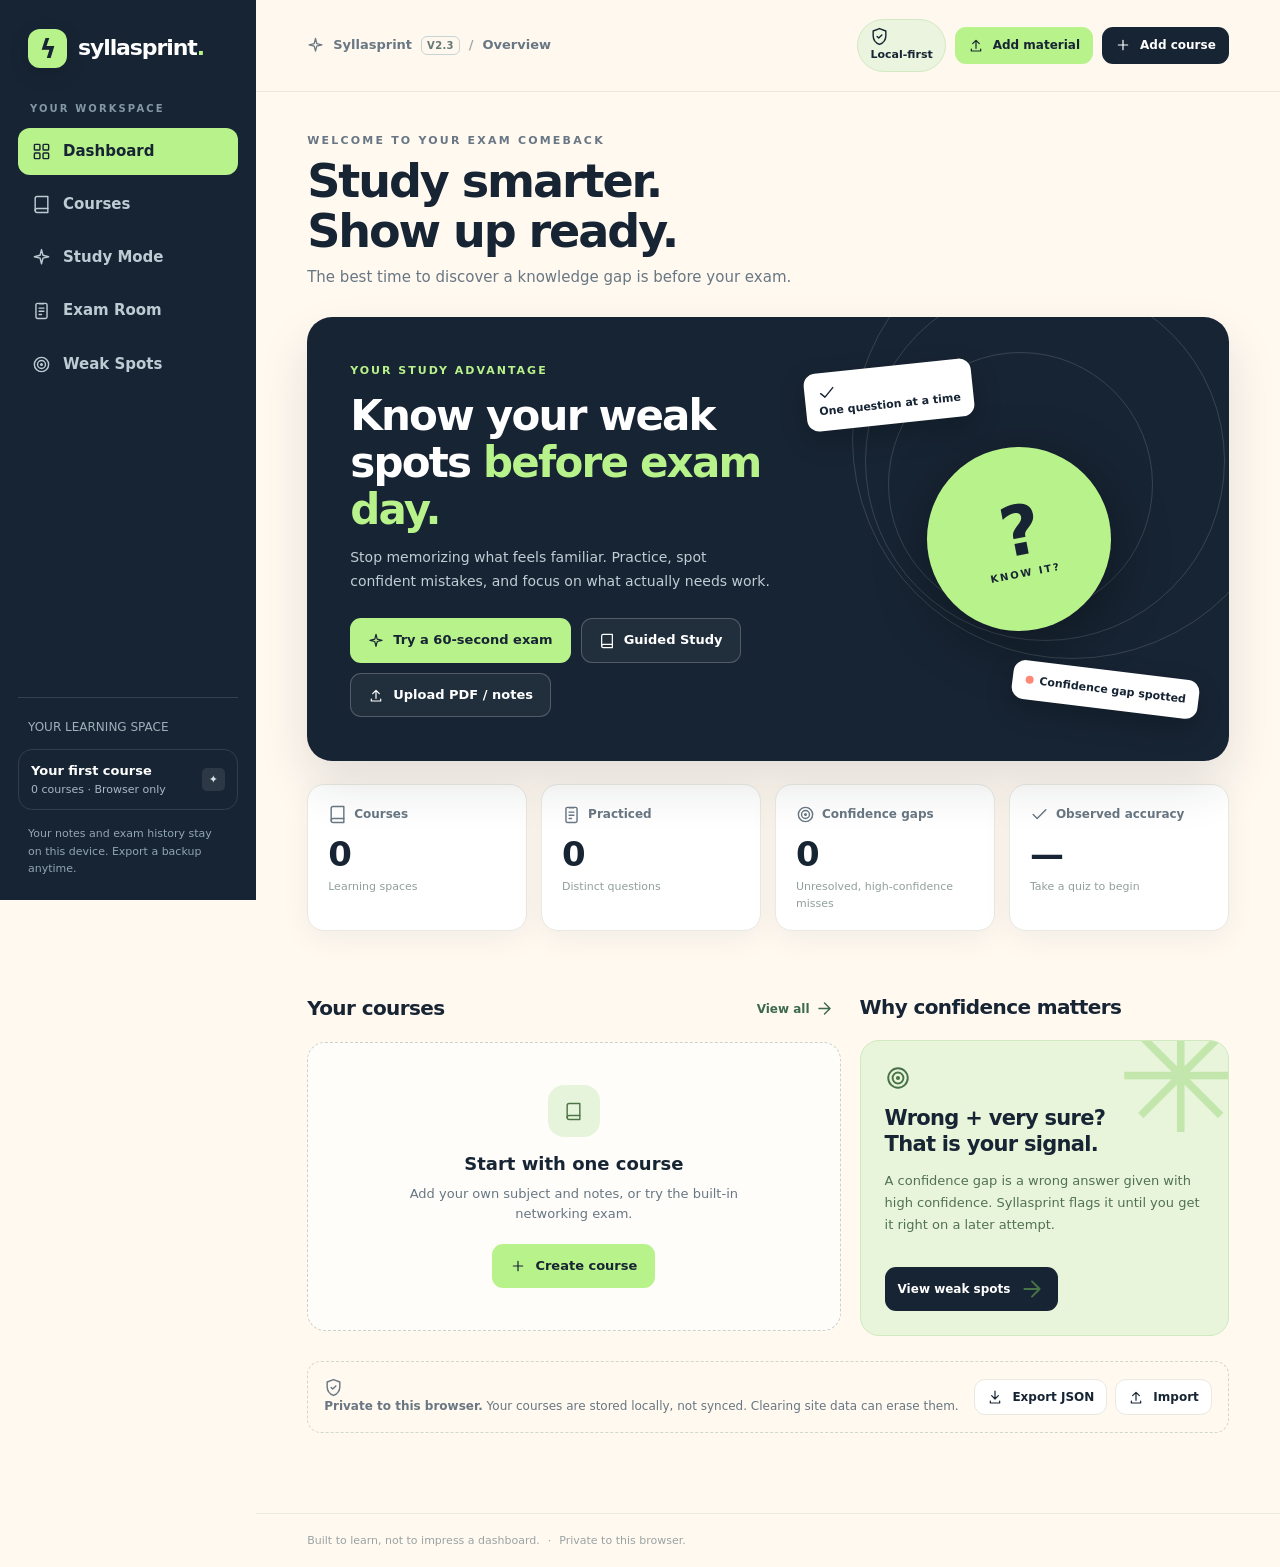
==== commit e586d7fd: "Guided Study V2.3 — retain written answers, autosave drafts and display study journal" ====
--- a/syllasprint-vibeflow.html
+++ b/syllasprint-vibeflow.html
@@ -20,12 +20,14 @@
 
 /* Guided Study: independent source-grounded learning rounds */
 .guide-page{max-width:1100px;margin:0 auto}.guide-page>h1{font-size:clamp(30px,4vw,45px);letter-spacing:-.045em;margin:8px 0 10px;line-height:1.15}.guide-lead{font-size:16px;color:var(--muted);max-width:720px;margin:0 0 25px}.guide-rounds{display:grid;grid-template-columns:repeat(5,minmax(0,1fr));gap:10px;margin:24px 0 26px}.guide-round{background:var(--surface);border:1px solid var(--line);border-radius:14px;padding:17px 14px;min-height:135px;display:flex;flex-direction:column;gap:6px}.guide-round span{color:#608a58;font-weight:900;letter-spacing:1px}.guide-round strong{font-size:15px}.guide-round small{color:var(--muted);font-size:12px;line-height:1.4}.guide-select{max-width:700px;margin-bottom:28px}.guide-select .btn{margin-top:8px}.guide-history{margin-top:30px}.guide-history-row{display:flex;justify-content:space-between;align-items:center;gap:18px;padding:17px 19px;border-bottom:1px solid var(--line);background:var(--surface)}.guide-history-row:first-of-type{border-radius:14px 14px 0 0}.guide-history-row:last-of-type{border-radius:0 0 14px 14px}.guide-history-row p{margin:4px 0 0;color:var(--muted);font-size:12px}.guide-breadcrumb{display:flex;align-items:center;gap:18px;margin-bottom:24px;color:var(--muted);font-size:12px;min-width:0}.guide-breadcrumb span{white-space:nowrap;overflow:hidden;text-overflow:ellipsis}.guide-steps{display:grid;grid-template-columns:repeat(5,minmax(0,1fr));gap:8px}.guide-step{display:flex;align-items:center;gap:6px;color:#829096;font-size:12px;font-weight:750;border:1px solid var(--line);background:#fff;border-radius:10px;padding:8px}.guide-step span{display:grid;place-items:center;flex:none;border-radius:100%;width:22px;height:22px;background:#eef1ec;color:#5b7174;font-size:11px}.guide-step.current{color:var(--ink);border-color:#87ad7c;background:#e8f5df}.guide-step.complete{color:#376b40;background:#f2f8ee}.guide-step.complete span{background:#b8f28b;color:#172433}.guide-progress{margin:13px 0 21px}.guide-session-head{display:flex;align-items:center;justify-content:space-between;gap:18px;margin-bottom:18px}.guide-session-head h1{font-size:32px;letter-spacing:-1.2px;margin:5px 0}.guide-session-head p{margin:0;color:var(--muted)}.guide-lesson{max-width:820px;margin:0 auto;padding:clamp(19px,4vw,36px)}.guide-lesson h2{font-size:24px;line-height:1.3;margin:15px 0}.guide-lesson>.btn,.guide-reference+.btn{margin-top:17px}.guide-quote{margin:18px 0 20px;background:#f5f9ee;border-left:4px solid #8ebf6f;padding:20px 22px;line-height:1.75;white-space:pre-wrap;overflow-wrap:anywhere;border-radius:0 10px 10px 0}.guide-code{padding:19px;background:#172433;color:#e5f8df;white-space:pre-wrap;word-break:break-word;overflow:auto;border-radius:12px;font-size:13px;line-height:1.6}.guide-reference{margin:18px 0;padding:20px;background:#f5f8f5;border:1px solid #dce9d5;border-radius:13px;overflow-wrap:anywhere}.guide-reference pre{white-space:pre-wrap;overflow-wrap:anywhere;font:inherit;font-size:13px;line-height:1.65;max-height:230px;overflow:auto}.guide-reference details{margin-top:13px}.guide-reference summary{cursor:pointer;font-weight:800}.guide-actions{display:flex;gap:10px;flex-wrap:wrap;margin-top:18px}.guide-report{margin:20px 0}.guide-weak p{border-bottom:1px solid var(--line);padding-bottom:10px}.guide-lesson .confidence-row{margin:13px 0 22px}.guide-lesson textarea{min-height:130px}.guide-lesson .answer-option{width:100%;text-align:left}.guide-lesson .tag{display:inline-flex}@media(max-width:900px){.guide-rounds{grid-template-columns:repeat(3,minmax(0,1fr))}.guide-round{min-height:95px}.guide-steps small{font-size:10px}}@media(max-width:760px){.mobile-nav{grid-template-columns:repeat(5,minmax(0,1fr))}.mobile-nav .mob-link{font-size:9px}.mobile-nav .mob-link .icon{width:18px;height:18px}.guide-rounds{grid-template-columns:repeat(2,minmax(0,1fr))}.guide-step{flex-direction:column;gap:3px;text-align:center;font-size:10px;padding:7px 2px}.guide-step span{width:21px;height:21px}.guide-breadcrumb{margin-bottom:15px}.guide-session-head h1{font-size:27px}.guide-lesson h2{font-size:21px}.guide-history-row{padding:13px;align-items:flex-start}.guide-history-row .btn{white-space:nowrap}}
+/* V2.3 — persisted study reflections and learning journal */
+.guide-reflection{margin-top:22px;margin-bottom:18px}.guide-reflection textarea{width:100%;min-height:104px;resize:vertical}.guide-journal{margin-top:22px;padding:24px}.guide-journal .section-head{display:flex;align-items:center;justify-content:space-between;gap:10px;flex-wrap:wrap;margin-bottom:12px}.guide-journal h2{font-size:19px;margin:0}.guide-answer-entry{border:1px solid var(--line);border-radius:12px;margin:10px 0;overflow:hidden;background:#fff}.guide-answer-entry summary{cursor:pointer;display:flex;gap:15px;align-items:center;justify-content:space-between;padding:13px 16px}.guide-answer-entry summary strong{font-size:13px;color:var(--ink)}.guide-answer-entry summary span{font-size:12px;color:var(--muted);white-space:nowrap;max-width:55%;overflow:hidden;text-overflow:ellipsis}.guide-answer-entry[open] summary{border-bottom:1px solid var(--line);background:#f8fbf3}.guide-answer-prompt{padding:12px 16px 0;font-size:13px;color:var(--muted);margin:0}.guide-answer-text{padding:12px 16px 15px;white-space:pre-wrap;overflow-wrap:anywhere;margin:0;background:white;border:0;font:inherit;line-height:1.65;max-height:none}.guide-journal .hint{font-size:12px}@media(max-width:600px){.guide-journal{padding:16px}.guide-answer-entry summary{align-items:flex-start;flex-direction:column;gap:3px}.guide-answer-entry summary span{max-width:100%}}
 
 </style>
-  
-  
-  
-  
+
+
+
+
 </head>
 <body>
   <div id="app">
@@ -130,7 +132,7 @@
         if(concepts.length>=4){
           concepts.slice(0,Math.min(8,32-result.length)).forEach(function(entry){
             var words=shuffled(concepts.filter(function(x){return x.term!==entry.term;}).map(function(x){return x.term;})).slice(0,3);
-            var regex=new RegExp('^((?:the|a|an)\\s+)?'+entry.term.replace(/[.*+?^${}()|[\]\\]/g,'\\$&')+'\\b','i');
+            var regex=new RegExp('^((?:the|a|an)\\s+)?'+entry.term.replace(/[.*+?^${}()|[\]\\]/g,'\\</body>')+'\\b','i');
             var cloze=entry.item.answer.replace(regex,function(full,article){return (article||'')+'_____';});
             if(cloze===entry.item.answer)return;
             result.push({id:uid('q'),courseId:courseId,topicId:topicId,sourceId:materialId,type:'mcq',
@@ -200,7 +202,6 @@
     parseMaterial:parseMaterial,addDemo:addDemo,removeDemo:removeDemo,deleteCourse:deleteCourse,deleteQuestion:deleteQuestion,
     shuffled:shuffled,addAttempt:addAttempt};
 })(globalThis);
-
 </script>
 <script>
 /* Source-grounded lecture extraction and deterministic recall prompts. No AI or uploads to a server. */
@@ -314,7 +315,6 @@
   }
   root.SyllaLecture={extractPdf:extractPdf,recallCandidates:recallCandidates};
 })(globalThis);
-
 </script>
 <script>
 /* Syllasprint Guided Study: source-linked, honest five-round study sessions. */
@@ -329,6 +329,7 @@
   ];
   var ctx;
   var draft = {text:'', confidence:''};
+  var draftIdentity = '';
   function api(){return ctx;}
   function data(){return api().getState();}
   function esc(x){return api().esc(x);}
@@ -378,16 +379,45 @@
     return [stage];
   }
   function save(){api().persist();}
-  function resetDraft(){draft={text:'',confidence:''};}
+
+  function resetDraft(){draft={text:'',confidence:''};draftIdentity='';}
+  function draftKey(s){return s.round+':'+s.index;}
+  function hydrateDraft(s){
+    var identity=s.id+':'+draftKey(s);
+    if(draftIdentity!==identity){
+      var existing=(s.drafts||{})[draftKey(s)]||{};
+      draft={text:typeof existing.text==='string'?existing.text:'',confidence:typeof existing.confidence==='string'?existing.confidence:''};
+      draftIdentity=identity;
+    }
+  }
+  function saveDraft(s){
+    if(!s||s.completedAt||s.feedback)return;
+    s.drafts=s.drafts||{};
+    s.drafts[draftKey(s)]={text:draft.text,confidence:draft.confidence,updatedAt:new Date().toISOString()};
+    save();
+  }
+  function studyJournal(s){
+    var records=s.records||[];
+    if(!records.length)return '';
+    return '<section class="card guide-journal"><div class="section-head"><h2>My saved answers</h2><span class="hint">'+records.length+' responses recorded</span></div>'+records.map(function(r,i){
+      var q=r.questionId?data().questions.find(function(x){return x.id===r.questionId;}):null;
+      var stage=r.stage||({understand:'Understand',apply:'Apply',debug:'Debug / test'}[r.kind]||'Practice');
+      var label=stage==='recall'?'Active recall':stage==='revise'?'Revision':stage.charAt(0).toUpperCase()+stage.slice(1);
+      var prompt=r.prompt||(q&&q.prompt)||(r.kind==='understand'?'Explain the source passage':r.kind==='apply'?'Explain a real-world use':'Reason through the source example');
+      var verdict=typeof r.correct==='boolean'?(r.correct?'Got it':'Needs work'):'Reflection';
+      var page=r.sourcePage||(q&&q.sourcePage);
+      return '<details class="guide-answer-entry" '+(i===records.length-1?'open':'')+'><summary><strong>'+esc(label)+' · '+esc(verdict)+'</strong><span>'+esc((r.response||'').slice(0,80))+'</span></summary><p class="guide-answer-prompt">'+esc(prompt)+(page?' · page '+esc(page):'')+'</p><pre class="guide-answer-text">'+esc(r.response||'(No written response)')+'</pre></details>';
+    }).join('')+'</section>';
+  }
   function sessionScore(s){
     var answers=(s.records||[]).filter(function(r){return r.kind==='question';}),auto=answers.filter(function(r){return !r.selfGraded;});
     var manual=(s.records||[]).filter(function(r){return r.selfGraded;});
-    return {autoTotal:auto.length,autoCorrect:auto.filter(function(r){return r.correct;}).length,manualTotal:manual.length,manualCorrect:manual.filter(function(r){return r.correct;}).length,needs:(s.records||[]).filter(function(r){return !r.correct;}).length};
+    return {autoTotal:auto.length,autoCorrect:auto.filter(function(r){return r.correct;}).length,manualTotal:manual.length,manualCorrect:manual.filter(function(r){return r.correct;}).length,needs:(s.records||[]).filter(function(r){return typeof r.correct==='boolean' && !r.correct;}).length};
   }
   function renderHome(){
     var u=api().getUI(),cs=courses(),chosen=cs.find(function(c){return c.id===u.guideCourseId;})||cs[0], ms=chosen?materials(chosen.id):[];
     var history=data().sessions.filter(function(s){return s.kind==='guided';}).slice(-5).reverse();
-    return '<div class="guide-page"><div class="eyebrow">StudyFlow-style learning · New Syllasprint feature</div><h1>Learn it. Practice it. Prove it.</h1><p class="guide-lead">A guided study routine built from your own lecture material. Go through explanations, recall, application, code reasoning and revision — at your pace.</p>'+
+    return '<div class="guide-page"><div class="eyebrow">Source-based guided learning</div><h1>Learn it. Practice it. Prove it.</h1><p class="guide-lead">A guided study routine built from your own lecture material. Go through explanations, recall, application, code reasoning and revision — at your pace.</p>'+
     '<div class="guide-rounds">'+rounds.map(function(r,i){return '<div class="guide-round"><span>0'+(i+1)+'</span><strong>'+esc(r.label)+'</strong><small>'+esc(r.caption)+'</small></div>';}).join('')+'</div>'+
     '<section class="card guide-select"><div class="eyebrow">Start a guided lesson</div><h2>Choose a course and lecture</h2>'+
     (ms.length?'<div class="field"><label for="guide-course">Course</label><select id="guide-course">'+cs.map(function(c){return '<option value="'+esc(c.id)+'" '+(c.id===chosen.id?'selected':'')+'>'+esc(c.name)+'</option>';}).join('')+'</select></div><div class="field"><label for="guide-material">Lecture material</label><select id="guide-material">'+ms.map(function(m){return '<option value="'+esc(m.id)+'">'+esc(m.title)+'</option>';}).join('')+'</select></div><p class="hint">Questions are source-linked; short answers, coding, and explanations are self-graded. This is not an AI tutor.</p>'+btn('guide-start',ico('arrow')+' Start guided study','btn-mint','data-id="'+esc(ms[0].id)+'"'):
@@ -416,19 +446,19 @@
       btn('guide-check','Compare with source '+ico('arrow'),'btn-mint','id="guide-check" '+(draft.text.trim().length<5?'disabled':'')));
   }
   function renderSession(){
-    var s=current();if(!s)return renderHome();if(s.completedAt)return renderReport(s);
+    var s=current();if(!s)return renderHome();if(s.completedAt)return renderReport(s);hydrateDraft(s);
     var itemList=items(s),round=rounds[s.round],item=itemList[s.index],max=Math.max(1,itemList.length);
-    var body=round.id==='understand'?'<span class="tag">Original source passage · '+(s.index+1)+'/'+max+'</span><h2>Read, then explain it aloud.</h2><p>Before proceeding, summarize this in your own words. You can open the original lecture if you need more context.</p><blockquote class="guide-quote">'+esc(item?.text||'No source passage available')+'</blockquote>'+(item?.page?'<p class="hint">Source: page '+esc(item.page)+'</p>':'')+btn('guide-next','I understand — next '+ico('arrow'),'btn-mint'):
+    var body=round.id==='understand'?'<span class="tag">Original source passage · '+(s.index+1)+'/'+max+'</span><h2>Read, then explain it aloud.</h2><p>Before proceeding, summarize this in your own words. You can open the original lecture if you need more context.</p><blockquote class="guide-quote">'+esc(item?.text||'No source passage available')+'</blockquote>'+(item?.page?'<p class="hint">Source: page '+esc(item.page)+'</p>':'')+'<label class="field guide-reflection"><span>My explanation (optional — saved automatically)</span><textarea id="guide-answer" rows="4" placeholder="Explain the idea in your own words. This response will appear in your study journal.">'+esc(draft.text)+'</textarea></label>'+btn('guide-next','Continue to next '+ico('arrow'),'btn-mint'):
       round.id==='recall'||round.id==='revise'?renderQuestion(s,item):renderLab(s,round.id);
     var m=sourceFor(s),progress=Math.round((s.round+s.index/max)/rounds.length*100);
-    return '<div class="guide-page"><div class="guide-breadcrumb">'+btn('guide-home',ico('back')+' Guided Study','btn-light btn-sm')+'<span>'+esc(m?m.title:'Lecture')+'</span></div><div class="guide-steps">'+rounds.map(function(r,i){return '<div class="guide-step '+(i===s.round?'current':i<s.round?'complete':'')+'"><span>'+(i<s.round?'✓':i+1)+'</span><small>'+esc(r.label)+'</small></div>';}).join('')+'</div><div class="quiz-progress guide-progress"><div style="width:'+progress+'%"></div></div><div class="guide-session-head"><div><div class="eyebrow">ROUND '+(s.round+1)+' OF 5 · STEP '+(s.index+1)+' / '+max+'</div><h1>'+esc(round.label)+'</h1><p>'+esc(round.caption)+'</p></div><span class="tag">Progress saved</span></div><section class="card guide-lesson">'+body+'</section><p class="hint" style="text-align:center">Source-grounded prompts; no AI grading or code execution. Your choices and progress are saved in this browser.</p></div>';
+    return '<div class="guide-page"><div class="guide-breadcrumb">'+btn('guide-home',ico('back')+' Guided Study','btn-light btn-sm')+'<span>'+esc(m?m.title:'Lecture')+'</span></div><div class="guide-steps">'+rounds.map(function(r,i){return '<div class="guide-step '+(i===s.round?'current':i<s.round?'complete':'')+'"><span>'+(i<s.round?'✓':i+1)+'</span><small>'+esc(r.label)+'</small></div>';}).join('')+'</div><div class="quiz-progress guide-progress"><div style="width:'+progress+'%"></div></div><div class="guide-session-head"><div><div class="eyebrow">ROUND '+(s.round+1)+' OF 5 · STEP '+(s.index+1)+' / '+max+'</div><h1>'+esc(round.label)+'</h1><p>'+esc(round.caption)+'</p></div><span class="tag">Answers &amp; progress saved</span></div><section class="card guide-lesson">'+body+'</section>'+studyJournal(s)+'<p class="hint" style="text-align:center">Source-grounded prompts; no AI grading or code execution. Your written answers, drafts and progress are saved in this browser. Export a JSON backup to keep them.</p></div>';
   }
   function renderReport(s){
     var sc=sessionScore(s),m=sourceFor(s),questions=(s.records||[]).filter(function(r){return r.kind==='question';});
     var weakness=questions.filter(function(r){return !r.correct;}).map(function(r){return data().questions.find(function(q){return q.id===r.questionId;});}).filter(Boolean);
     return '<div class="guide-page"><div class="eyebrow">Guided lesson complete</div><h1>You finished the study path.</h1><p class="guide-lead">'+esc(m?m.title:'Lecture')+' · Your recorded results, not a predicted exam grade.</p><div class="stats-grid">'+[
       ['Auto-graded',''+sc.autoCorrect+' / '+sc.autoTotal,'Question checks'],['Self-graded',''+sc.manualCorrect+' / '+sc.manualTotal,'Your own assessments'],['To review',''+sc.needs,'Answers marked needs work'],['Stages','5 / 5','Guided rounds completed']
-    ].map(function(x){return '<div class="stat"><div class="stat-label">'+esc(x[0])+'</div><div class="stat-number">'+esc(x[1])+'</div><div class="stat-foot">'+esc(x[2])+'</div></div>';}).join('')+'</div><section class="card guide-report"><h2>Revision priorities</h2>'+(weakness.length?'<div class="guide-weak">'+weakness.slice(0,5).map(function(q){return '<p>• '+esc(q.prompt)+'</p>';}).join('')+'</div>':'<p>No missed quiz questions in this session. Continue to revisit other material over time.</p>')+'<p class="hint">Your quiz responses also contribute to Syllasprint’s Weak Spots tracker. Open-ended exercises are explicitly self-graded.</p><div class="guide-actions">'+btn('guide-restart','Study this lecture again','btn-mint','data-id="'+esc(s.sourceId)+'"')+btn('guide-home','Choose another lecture','btn-light')+btn('navigate','Weak Spots '+ico('arrow'),'btn-light','data-id="weak"')+'</div></section></div>';
+    ].map(function(x){return '<div class="stat"><div class="stat-label">'+esc(x[0])+'</div><div class="stat-number">'+esc(x[1])+'</div><div class="stat-foot">'+esc(x[2])+'</div></div>';}).join('')+'</div><section class="card guide-report"><h2>Revision priorities</h2>'+(weakness.length?'<div class="guide-weak">'+weakness.slice(0,5).map(function(q){return '<p>• '+esc(q.prompt)+'</p>';}).join('')+'</div>':'<p>No missed quiz questions in this session. Continue to revisit other material over time.</p>')+'<p class="hint">Your quiz responses also contribute to Syllasprint’s Weak Spots tracker. Open-ended exercises are explicitly self-graded.</p><div class="guide-actions">'+btn('guide-restart','Study this lecture again','btn-mint','data-id="'+esc(s.sourceId)+'"')+btn('guide-home','Choose another lecture','btn-light')+btn('navigate','Weak Spots '+ico('arrow'),'btn-light','data-id="weak"')+'</div></section>'+studyJournal(s)+'</div>';
   }
   function start(materialId){
     var m=data().materials.find(function(m){return m.id===materialId;});if(!m){api().toast('Choose a lecture first.',true);return;}
@@ -445,17 +475,17 @@
   }
   function record(s,q,correct,selfGraded,confidence,response){
     if(q)api().C.addAttempt(data(),s.id,q,response,confidence,correct);
-    s.records.push({kind:q?'question':s.round===2?'apply':'debug',questionId:q?q.id:null,correct:correct,selfGraded:selfGraded,confidence:confidence,response:response,at:new Date().toISOString()});
+    s.records.push({kind:q?'question':s.round===2?'apply':'debug',stage:rounds[s.round].id,step:s.index,questionId:q?q.id:null,prompt:q?q.prompt:null,sourcePage:q?q.sourcePage||null:null,correct:correct,selfGraded:selfGraded,confidence:confidence,response:response,at:new Date().toISOString()});
   }
   function act(action,d){
     var u=api().getUI(),s=current();
     if(action==='guide-home'){api().goto('guide');return;}
     if(action==='guide-start'||action==='guide-start-material'||action==='guide-restart'){start(action==='guide-start'?(document.getElementById('guide-material')?.value||d.id):d.id);return;}
     if(action==='guide-resume'){u.guideId=d.id;resetDraft();api().goto('guide-session');return;}
-    if(action==='guide-option'){if(s&&!s.feedback){draft.text=d.value;api().render();}return;}
-    if(action==='guide-confidence'){if(s&&!s.feedback){draft.confidence=d.value;api().render();}return;}
+    if(action==='guide-option'){if(s&&!s.feedback){hydrateDraft(s);draft.text=d.value;saveDraft(s);api().render();}return;}
+    if(action==='guide-confidence'){if(s&&!s.feedback){hydrateDraft(s);draft.confidence=d.value;saveDraft(s);api().render();}return;}
     if(!s||s.completedAt)return;
-    if(action==='guide-next'){if(rounds[s.round].id==='understand'||s.feedback?.done){advance(s);}return;}
+    if(action==='guide-next'){if(rounds[s.round].id==='understand'){hydrateDraft(s);if(draft.text.trim()){var passage=items(s)[s.index];s.records.push({kind:'understand',stage:'understand',step:s.index,sourcePage:passage&&passage.page||null,sourceText:passage&&passage.text||'',response:draft.text.trim(),correct:null,at:new Date().toISOString()});}advance(s);}else if(s.feedback?.done){advance(s);}return;}
     if(action==='guide-check'){
       if(s.feedback)return;
       var stage=rounds[s.round].id;
@@ -475,11 +505,10 @@
     }
   }
   function change(e){if(e.target.id==='guide-course'){api().getUI().guideCourseId=e.target.value;api().render();}}
-  function input(e){if(e.target.id==='guide-answer'){draft.text=e.target.value;var b=document.getElementById('guide-check');if(b)b.disabled=draft.text.trim().length<5||(current()&&(rounds[current().round].id==='recall'||rounds[current().round].id==='revise')&&!draft.confidence);}}
+  function input(e){if(e.target.id==='guide-answer'){var s=current();if(s)hydrateDraft(s);draft.text=e.target.value;if(s)saveDraft(s);var b=document.getElementById('guide-check');if(b)b.disabled=draft.text.trim().length<5||(current()&&(rounds[current().round].id==='recall'||rounds[current().round].id==='revise')&&!draft.confidence);}}
   function init(options){ctx=options;document.addEventListener('change',change);document.addEventListener('input',input);}
   root.SyllaGuide={init:init,renderHome:renderHome,renderSession:renderSession,act:act,start:start};
 })(globalThis);
-
 </script>
 <script>
 /* Syllasprint — zero-dependency application shell. All user data stays in this browser. */
@@ -525,7 +554,7 @@
     el('sidebar').innerHTML='<div><div class="logo"><span class="logo-mark">ϟ</span><span>syllasprint<span style="color:var(--mint)">.</span></span></div><p class="sidebar-small">YOUR WORKSPACE</p><nav class="side-nav" aria-label="Main navigation">'+navLinks().map(function(n){return '<button class="nav-link '+(activeNav(n.id)?'active':'')+'" data-action="navigate" data-id="'+n.id+'">'+ico(n.icon)+' '+esc(n.label)+'</button>';}).join('')+'</nav></div><div class="sidebar-foot"><p class="quick-label">YOUR LEARNING SPACE</p><div class="side-course"><div><strong>'+esc(state.courses.length?state.courses[0].name:'Your first course')+'</strong><small>'+state.courses.length+' course'+(state.courses.length===1?'':'s')+' · Browser only</small></div><span class="side-stamp">✦</span></div><div class="side-note">Your notes and exam history stay on this device. Export a backup anytime.</div></div>';
     el('mobile-nav').innerHTML=navLinks().map(function(n){return '<button class="mob-link '+(activeNav(n.id)?'active':'')+'" data-action="navigate" data-id="'+n.id+'">'+ico(n.icon)+'<span>'+esc(n.label)+'</span></button>';}).join('');
     var titles={dashboard:'Overview',courses:'My courses',course:'Course workspace',guide:'Guided Study', 'guide-session':'Study Mode',exam:'Practice setup',quiz:'Exam Room',results:'Exam results',weak:'Confidence gaps'};
-    el('topbar').innerHTML='<div class="topbar-left">'+ico('spark')+' Syllasprint <span class="build-version">V2.2</span><span style="color:#a0aba9">/</span> '+esc(titles[ui.page]||'Workspace')+'</div><div class="topbar-actions"><span class="top-chip">'+ico('shield')+' Local-first</span>'+textButton('quick-import',ico('upload')+' <span class="upload-label">Add material</span><span class="upload-short">PDF</span>','btn-sm btn-mint topbar-upload')+textButton('new-course',ico('plus')+' Add course','btn-sm')+'</div>';
+    el('topbar').innerHTML='<div class="topbar-left">'+ico('spark')+' Syllasprint <span class="build-version">V2.3</span><span style="color:#a0aba9">/</span> '+esc(titles[ui.page]||'Workspace')+'</div><div class="topbar-actions"><span class="top-chip">'+ico('shield')+' Local-first</span>'+textButton('quick-import',ico('upload')+' <span class="upload-label">Add material</span><span class="upload-short">PDF</span>','btn-sm btn-mint topbar-upload')+textButton('new-course',ico('plus')+' Add course','btn-sm')+'</div>';
   }
   function pageTitle(eyebrow,title,subtitle,action){return '<div class="page-heading"><div><div class="eyebrow">'+esc(eyebrow)+'</div><h1>'+title+'</h1><p>'+subtitle+'</p></div>'+(action?'<div class="right">'+action+'</div>':'')+'</div>';}
   function empty(iconName,title,desc,action){return '<div class="empty"><div class="empty-icon">'+ico(iconName)+'</div><h3>'+title+'</h3><p>'+desc+'</p>'+(action||'')+'</div>';}
@@ -698,7 +727,6 @@
   globalThis.SyllaGuide.init({getState:function(){return state;},getUI:function(){return ui;},C:C,esc:esc,ico:ico,button:textButton,persist:persist,goto:goto,render:render,toast:toast});
   render();
 })();
-
 </script>
 </body>
 </html>
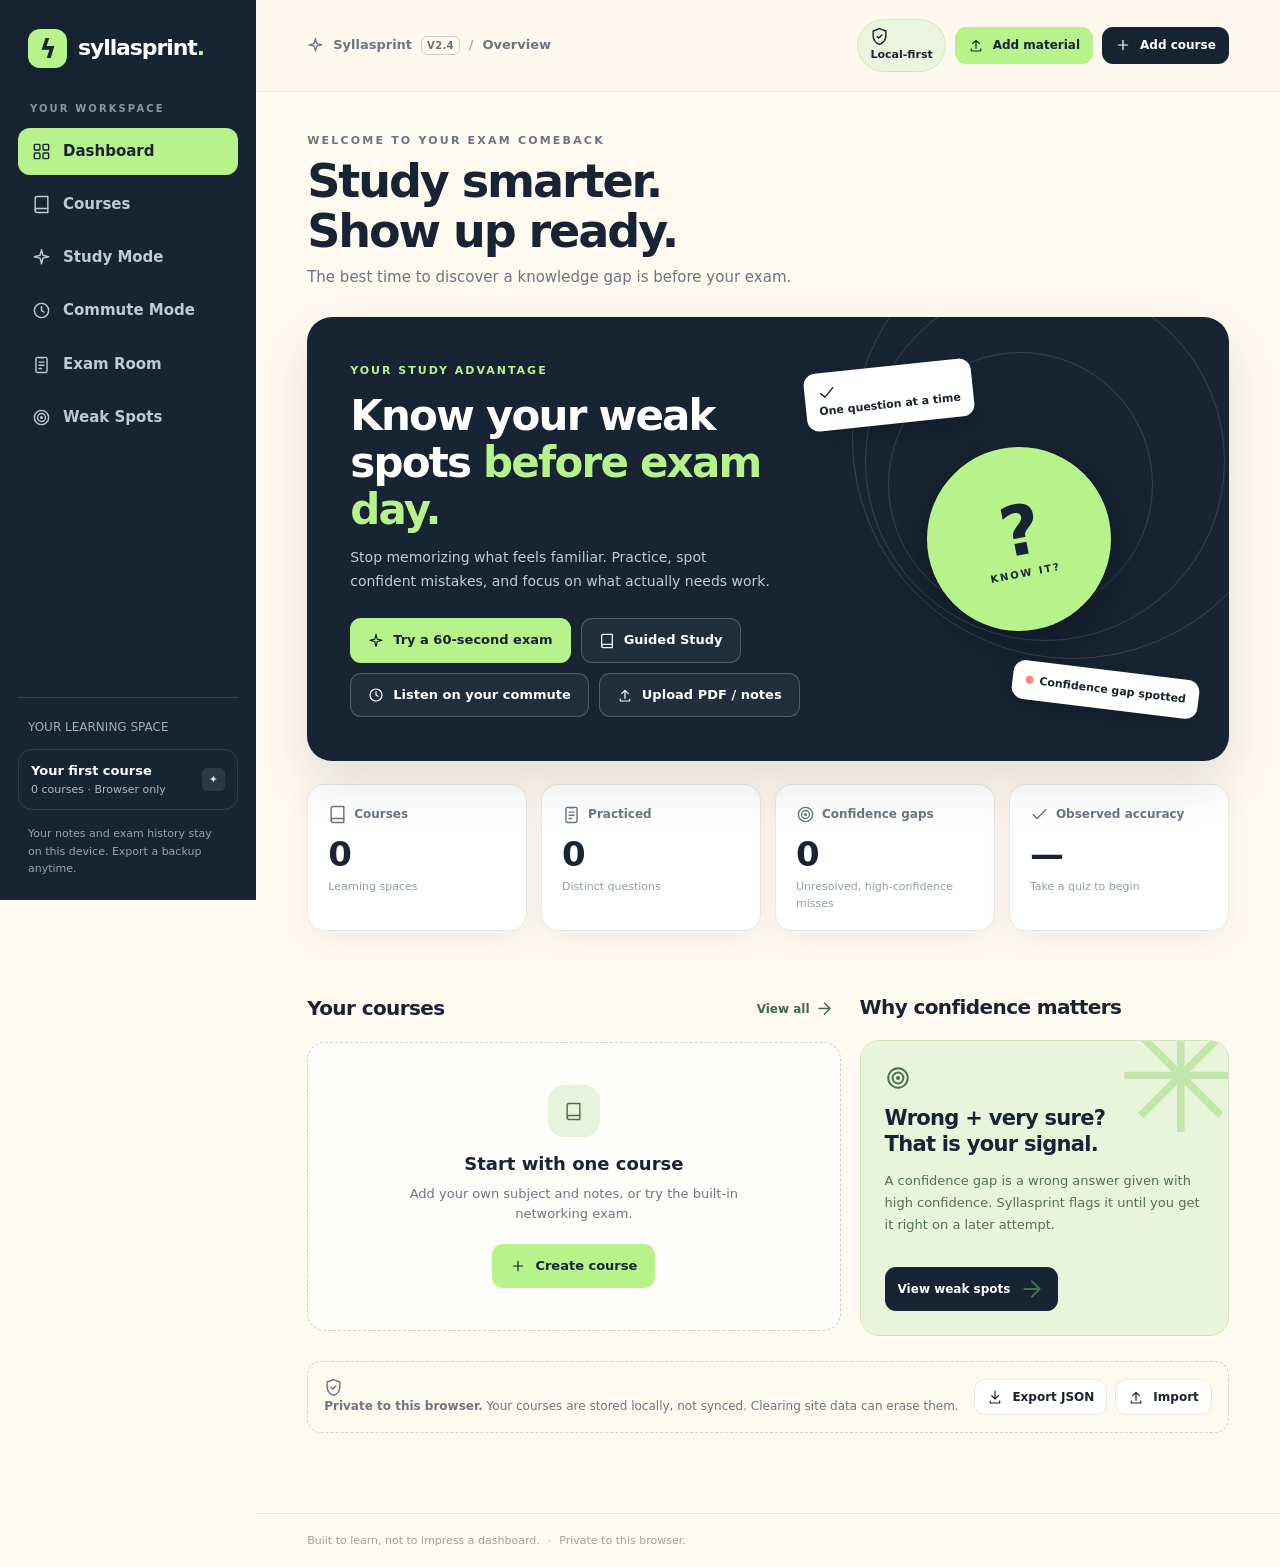
==== commit a980d665: "Ship standalone VibeFlow Commute Mode build and documentation" ====
--- a/syllasprint-vibeflow.html
+++ b/syllasprint-vibeflow.html
@@ -20,14 +20,21 @@
 
 /* Guided Study: independent source-grounded learning rounds */
 .guide-page{max-width:1100px;margin:0 auto}.guide-page>h1{font-size:clamp(30px,4vw,45px);letter-spacing:-.045em;margin:8px 0 10px;line-height:1.15}.guide-lead{font-size:16px;color:var(--muted);max-width:720px;margin:0 0 25px}.guide-rounds{display:grid;grid-template-columns:repeat(5,minmax(0,1fr));gap:10px;margin:24px 0 26px}.guide-round{background:var(--surface);border:1px solid var(--line);border-radius:14px;padding:17px 14px;min-height:135px;display:flex;flex-direction:column;gap:6px}.guide-round span{color:#608a58;font-weight:900;letter-spacing:1px}.guide-round strong{font-size:15px}.guide-round small{color:var(--muted);font-size:12px;line-height:1.4}.guide-select{max-width:700px;margin-bottom:28px}.guide-select .btn{margin-top:8px}.guide-history{margin-top:30px}.guide-history-row{display:flex;justify-content:space-between;align-items:center;gap:18px;padding:17px 19px;border-bottom:1px solid var(--line);background:var(--surface)}.guide-history-row:first-of-type{border-radius:14px 14px 0 0}.guide-history-row:last-of-type{border-radius:0 0 14px 14px}.guide-history-row p{margin:4px 0 0;color:var(--muted);font-size:12px}.guide-breadcrumb{display:flex;align-items:center;gap:18px;margin-bottom:24px;color:var(--muted);font-size:12px;min-width:0}.guide-breadcrumb span{white-space:nowrap;overflow:hidden;text-overflow:ellipsis}.guide-steps{display:grid;grid-template-columns:repeat(5,minmax(0,1fr));gap:8px}.guide-step{display:flex;align-items:center;gap:6px;color:#829096;font-size:12px;font-weight:750;border:1px solid var(--line);background:#fff;border-radius:10px;padding:8px}.guide-step span{display:grid;place-items:center;flex:none;border-radius:100%;width:22px;height:22px;background:#eef1ec;color:#5b7174;font-size:11px}.guide-step.current{color:var(--ink);border-color:#87ad7c;background:#e8f5df}.guide-step.complete{color:#376b40;background:#f2f8ee}.guide-step.complete span{background:#b8f28b;color:#172433}.guide-progress{margin:13px 0 21px}.guide-session-head{display:flex;align-items:center;justify-content:space-between;gap:18px;margin-bottom:18px}.guide-session-head h1{font-size:32px;letter-spacing:-1.2px;margin:5px 0}.guide-session-head p{margin:0;color:var(--muted)}.guide-lesson{max-width:820px;margin:0 auto;padding:clamp(19px,4vw,36px)}.guide-lesson h2{font-size:24px;line-height:1.3;margin:15px 0}.guide-lesson>.btn,.guide-reference+.btn{margin-top:17px}.guide-quote{margin:18px 0 20px;background:#f5f9ee;border-left:4px solid #8ebf6f;padding:20px 22px;line-height:1.75;white-space:pre-wrap;overflow-wrap:anywhere;border-radius:0 10px 10px 0}.guide-code{padding:19px;background:#172433;color:#e5f8df;white-space:pre-wrap;word-break:break-word;overflow:auto;border-radius:12px;font-size:13px;line-height:1.6}.guide-reference{margin:18px 0;padding:20px;background:#f5f8f5;border:1px solid #dce9d5;border-radius:13px;overflow-wrap:anywhere}.guide-reference pre{white-space:pre-wrap;overflow-wrap:anywhere;font:inherit;font-size:13px;line-height:1.65;max-height:230px;overflow:auto}.guide-reference details{margin-top:13px}.guide-reference summary{cursor:pointer;font-weight:800}.guide-actions{display:flex;gap:10px;flex-wrap:wrap;margin-top:18px}.guide-report{margin:20px 0}.guide-weak p{border-bottom:1px solid var(--line);padding-bottom:10px}.guide-lesson .confidence-row{margin:13px 0 22px}.guide-lesson textarea{min-height:130px}.guide-lesson .answer-option{width:100%;text-align:left}.guide-lesson .tag{display:inline-flex}@media(max-width:900px){.guide-rounds{grid-template-columns:repeat(3,minmax(0,1fr))}.guide-round{min-height:95px}.guide-steps small{font-size:10px}}@media(max-width:760px){.mobile-nav{grid-template-columns:repeat(5,minmax(0,1fr))}.mobile-nav .mob-link{font-size:9px}.mobile-nav .mob-link .icon{width:18px;height:18px}.guide-rounds{grid-template-columns:repeat(2,minmax(0,1fr))}.guide-step{flex-direction:column;gap:3px;text-align:center;font-size:10px;padding:7px 2px}.guide-step span{width:21px;height:21px}.guide-breadcrumb{margin-bottom:15px}.guide-session-head h1{font-size:27px}.guide-lesson h2{font-size:21px}.guide-history-row{padding:13px;align-items:flex-start}.guide-history-row .btn{white-space:nowrap}}
+
 /* V2.3 — persisted study reflections and learning journal */
 .guide-reflection{margin-top:22px;margin-bottom:18px}.guide-reflection textarea{width:100%;min-height:104px;resize:vertical}.guide-journal{margin-top:22px;padding:24px}.guide-journal .section-head{display:flex;align-items:center;justify-content:space-between;gap:10px;flex-wrap:wrap;margin-bottom:12px}.guide-journal h2{font-size:19px;margin:0}.guide-answer-entry{border:1px solid var(--line);border-radius:12px;margin:10px 0;overflow:hidden;background:#fff}.guide-answer-entry summary{cursor:pointer;display:flex;gap:15px;align-items:center;justify-content:space-between;padding:13px 16px}.guide-answer-entry summary strong{font-size:13px;color:var(--ink)}.guide-answer-entry summary span{font-size:12px;color:var(--muted);white-space:nowrap;max-width:55%;overflow:hidden;text-overflow:ellipsis}.guide-answer-entry[open] summary{border-bottom:1px solid var(--line);background:#f8fbf3}.guide-answer-prompt{padding:12px 16px 0;font-size:13px;color:var(--muted);margin:0}.guide-answer-text{padding:12px 16px 15px;white-space:pre-wrap;overflow-wrap:anywhere;margin:0;background:white;border:0;font:inherit;line-height:1.65;max-height:none}.guide-journal .hint{font-size:12px}@media(max-width:600px){.guide-journal{padding:16px}.guide-answer-entry summary{align-items:flex-start;flex-direction:column;gap:3px}.guide-answer-entry summary span{max-width:100%}}
 
+/* Syllasprint V2.4: Commute Mode, mobile-first and accessible */
+.commute-page{max-width:1080px;margin:0 auto}.commute-hero{background:#172433;color:#fff;border-radius:24px;padding:clamp(24px,5vw,42px);margin:0 0 24px}.commute-label{font-weight:900;font-size:11px;letter-spacing:.13em;color:#618447}.commute-hero .commute-label{color:#b8f28b}.commute-hero h2{font-size:clamp(25px,5vw,43px);max-width:670px;line-height:1.1;letter-spacing:-.035em;margin:15px 0}.commute-hero p{color:#d1dee1;line-height:1.65;font-size:15px;max-width:680px}.commute-note{display:block;color:#bbc8cf;font-size:12px;line-height:1.6}.commute-setup{padding:clamp(18px,4vw,30px);max-width:700px}.commute-setup h2,.commute-recent h2,.commute-resume h2{font-size:21px;margin:0 0 17px}.commute-setup select{width:100%}.commute-setup .hint{margin:15px 0;line-height:1.6}.commute-resume{padding:24px;margin-bottom:20px}.commute-recent{margin-top:30px}.commute-history{padding:16px;background:#fff;border:1px solid var(--line);border-radius:12px;margin:9px 0;display:flex;justify-content:space-between;align-items:center;gap:12px}.commute-history p{font-size:12px;color:var(--muted);margin:6px 0 0}.commute-toolbar{display:flex;gap:10px;align-items:center;flex-wrap:wrap;margin-bottom:14px}.commute-clock{margin-left:auto;background:#e8f5dd;border-radius:12px;padding:9px 13px;color:#23462e;font-variant-numeric:tabular-nums;font-weight:900;font-size:17px}.commute-listen-card{background:#fff;border:1px solid var(--line);border-radius:22px;padding:clamp(21px,5vw,40px);max-width:800px;margin:28px auto 0;box-shadow:0 10px 32px #192b3610}.commute-listen-card h1{font-size:clamp(24px,4.4vw,36px);line-height:1.3;letter-spacing:-.035em;margin:17px 0}.commute-help{font-size:14px;color:var(--muted);line-height:1.7}.commute-audio-controls{display:flex;flex-wrap:wrap;gap:10px;margin:24px 0 10px}.commute-answer{background:#f1f7ea;border:1px solid #dbe7ce;border-radius:15px;padding:22px;margin:25px 0;line-height:1.65;overflow-wrap:anywhere}.commute-answer strong{font-size:20px}.commute-answer p{margin-bottom:4px}.commute-hidden{color:#66815c;font-weight:700}.commute-card-actions{display:flex;gap:10px;flex-wrap:wrap}.commute-grade{margin-top:27px;border-top:1px solid var(--line);padding-top:20px}.commute-grade p{font-weight:800;margin-bottom:12px}.commute-grade small{display:block;color:var(--muted);font-weight:500;margin-top:4px}.commute-grade .split-actions{margin-bottom:15px}.commute-disclaimer{text-align:center;color:var(--muted);font-size:12px;margin-top:19px;line-height:1.6}.commute-report{max-width:740px;padding:clamp(22px,5vw,40px)}.commute-report h2{font-size:32px;letter-spacing:-.03em;margin:17px 0}.commute-results{display:grid;grid-template-columns:repeat(3,minmax(0,1fr));gap:10px;margin:26px 0}.commute-results>div{background:#f4f7f2;border-radius:13px;padding:20px;text-align:center}.commute-results strong{display:block;font-size:30px;color:#203d2d}.commute-results span{font-size:12px;color:#4e655b}.commute-report .btn{margin-right:8px;margin-top:8px}.commute-page button:focus-visible{outline:3px solid #43844d;outline-offset:3px}
+@media(max-width:760px){.mobile-nav{grid-template-columns:repeat(6,minmax(0,1fr));height:74px}.mobile-nav .mob-link{font-size:8px;gap:2px;min-width:0;overflow-wrap:anywhere}.mobile-nav .mob-link .icon{width:17px;height:17px}.commute-toolbar .tag{font-size:10px}.commute-listen-card{margin-top:18px}.commute-grade .split-actions{display:grid;grid-template-columns:repeat(2,minmax(0,1fr))}.commute-grade .split-actions .btn{width:100%;min-width:0;font-size:12px}.commute-results>div{padding:14px 7px}}
+@media(max-width:400px){.commute-audio-controls .btn{width:100%}.commute-card-actions .btn{width:100%}.commute-toolbar{gap:6px}}
+
 </style>
-
-
-
-
+  
+  
+  
+  
+  
 </head>
 <body>
   <div id="app">
@@ -49,7 +56,7 @@
   var VERSION = 1;
   var STORAGE_KEY = 'syllasprint_v1';
   function uid(prefix) { return prefix + '_' + Date.now().toString(36) + '_' + Math.random().toString(36).slice(2, 10); }
-  function emptyState() { return { schemaVersion: VERSION, courses: [], topics: [], materials: [], questions: [], attempts: [], sessions: [] }; }
+  function emptyState() { return { schemaVersion: VERSION, courses: [], topics: [], materials: [], questions: [], attempts: [], sessions: [], commute: {sessions:[], savedQuestionIds:[]} }; }
   function cleanState(data) {
     if (!data || typeof data !== 'object' || data.schemaVersion !== VERSION) throw new Error('Not a compatible Syllasprint v1 backup.');
     var keys = ['courses', 'topics', 'materials', 'questions', 'attempts', 'sessions'];
@@ -57,6 +64,14 @@
     if (keys.some(function (k) { return data[k].length > 10000; })) throw new Error('Backup is too large.');
     var clean = emptyState();
     keys.forEach(function (k) { clean[k] = JSON.parse(JSON.stringify(data[k])); });
+    // Commute data is optional in old v1 backups. Never reset existing studies.
+    if(data.commute!==undefined){
+      if(!data.commute||typeof data.commute!=='object'||!Array.isArray(data.commute.sessions)||!Array.isArray(data.commute.savedQuestionIds))throw new Error('Invalid commute data in backup.');
+      if(data.commute.sessions.length>10000||data.commute.savedQuestionIds.length>10000||
+        !data.commute.savedQuestionIds.every(function(x){return typeof x==='string';})||
+        !data.commute.sessions.every(function(x){return x&&x.kind==='commute'&&typeof x.id==='string'&&typeof x.courseId==='string'&&Array.isArray(x.questionIds)&&Array.isArray(x.reviews)&&Array.isArray(x.skipped||[]);}))throw new Error('Invalid commute sessions in backup.');
+      clean.commute=JSON.parse(JSON.stringify(data.commute));
+    }
     if (!clean.courses.every(function(c){return typeof c.id==='string' && typeof c.name==='string';}) ||
         !clean.questions.every(function(q){return typeof q.id==='string' && typeof q.courseId==='string' && typeof q.prompt==='string' && ['mcq','short'].includes(q.type);}) ||
         !clean.attempts.every(function(a){return typeof a.questionId==='string' && typeof a.correct==='boolean';})) throw new Error('Backup contains invalid records.');
@@ -132,7 +147,7 @@
         if(concepts.length>=4){
           concepts.slice(0,Math.min(8,32-result.length)).forEach(function(entry){
             var words=shuffled(concepts.filter(function(x){return x.term!==entry.term;}).map(function(x){return x.term;})).slice(0,3);
-            var regex=new RegExp('^((?:the|a|an)\\s+)?'+entry.term.replace(/[.*+?^${}()|[\]\\]/g,'\\</body>')+'\\b','i');
+            var regex=new RegExp('^((?:the|a|an)\\s+)?'+entry.term.replace(/[.*+?^${}()|[\]\\]/g,'\\$&')+'\\b','i');
             var cloze=entry.item.answer.replace(regex,function(full,article){return (article||'')+'_____';});
             if(cloze===entry.item.answer)return;
             result.push({id:uid('q'),courseId:courseId,topicId:topicId,sourceId:materialId,type:'mcq',
@@ -177,6 +192,7 @@
     state.questions=state.questions.filter(function(x){return !ids.has(x.courseId);});
     state.attempts=state.attempts.filter(function(x){return !qids.has(x.questionId);});
     state.sessions=state.sessions.filter(function(x){return !ids.has(x.courseId);});
+    if(state.commute){state.commute.sessions=state.commute.sessions.filter(function(x){return !ids.has(x.courseId);});state.commute.savedQuestionIds=state.commute.savedQuestionIds.filter(function(x){return !qids.has(x);});}
   }
   function deleteCourse(state, courseId) {
     var qids=new Set(state.questions.filter(function(q){return q.courseId===courseId;}).map(function(q){return q.id;}));
@@ -186,10 +202,12 @@
     state.questions=state.questions.filter(function(x){return x.courseId!==courseId;});
     state.attempts=state.attempts.filter(function(x){return !qids.has(x.questionId);});
     state.sessions=state.sessions.filter(function(x){return x.courseId!==courseId;});
+    if(state.commute){state.commute.sessions=state.commute.sessions.filter(function(x){return x.courseId!==courseId;});state.commute.savedQuestionIds=state.commute.savedQuestionIds.filter(function(x){return !qids.has(x);});}
   }
   function deleteQuestion(state,id) {
     state.questions=state.questions.filter(function(q){return q.id!==id;});
     state.attempts=state.attempts.filter(function(a){return a.questionId!==id;});
+    if(state.commute){state.commute.savedQuestionIds=state.commute.savedQuestionIds.filter(function(x){return x!==id;});state.commute.sessions.forEach(function(s){s.questionIds=s.questionIds.filter(function(x){return x!==id;});if(s.index>=s.questionIds.length)s.index=Math.max(0,s.questionIds.length-1);});}
   }
   function addAttempt(state,sessionId,q,choice,confidence,manualResult) {
     var correct=q.type==='mcq'?choice===q.answer:!!manualResult;
@@ -202,6 +220,7 @@
     parseMaterial:parseMaterial,addDemo:addDemo,removeDemo:removeDemo,deleteCourse:deleteCourse,deleteQuestion:deleteQuestion,
     shuffled:shuffled,addAttempt:addAttempt};
 })(globalThis);
+
 </script>
 <script>
 /* Source-grounded lecture extraction and deterministic recall prompts. No AI or uploads to a server. */
@@ -315,6 +334,7 @@
   }
   root.SyllaLecture={extractPdf:extractPdf,recallCandidates:recallCandidates};
 })(globalThis);
+
 </script>
 <script>
 /* Syllasprint Guided Study: source-linked, honest five-round study sessions. */
@@ -379,7 +399,6 @@
     return [stage];
   }
   function save(){api().persist();}
-
   function resetDraft(){draft={text:'',confidence:''};draftIdentity='';}
   function draftKey(s){return s.round+':'+s.index;}
   function hydrateDraft(s){
@@ -509,12 +528,105 @@
   function init(options){ctx=options;document.addEventListener('change',change);document.addEventListener('input',input);}
   root.SyllaGuide={init:init,renderHome:renderHome,renderSession:renderSession,act:act,start:start};
 })(globalThis);
+
+</script>
+<script>
+/* Commute Mode: deterministic, source-linked self review. No AI or network service. */
+(function (root) {
+  'use strict';
+  var LIMITS={5:6,10:12,15:18};
+  function ensure(state){
+    if(!state.commute||typeof state.commute!=='object')state.commute={sessions:[],savedQuestionIds:[]};
+    if(!Array.isArray(state.commute.sessions))state.commute.sessions=[];
+    if(!Array.isArray(state.commute.savedQuestionIds))state.commute.savedQuestionIds=[];
+    return state.commute;
+  }
+  function eligible(q){return !!q&&typeof q.prompt==='string'&&!!q.prompt.trim()&&typeof q.answer==='string'&&!!q.answer.trim();}
+  function saved(state,id){return ensure(state).savedQuestionIds.includes(id);}
+  function toggleSaved(state,id){
+    var store=ensure(state),q=state.questions.find(function(v){return v.id===id;});if(!eligible(q))return false;
+    var i=store.savedQuestionIds.indexOf(id);
+    if(i>=0){store.savedQuestionIds.splice(i,1);return false;}
+    store.savedQuestionIds.push(id);return true;
+  }
+  function queue(state,courseId,minutes){
+    var m=Number(minutes),limit=LIMITS[m];if(!limit)throw new Error('Choose a 5, 10, or 15 minute session.');
+    var qs=state.questions.filter(function(q){return q.courseId===courseId&&eligible(q);});
+    if(!qs.length)return [];
+    var weak=qs.filter(function(q){return state.attempts.some(function(a){return a.questionId===q.id;})&&state.attempts.filter(function(a){return a.questionId===q.id;}).slice(-1)[0].correct===false;});
+    var keep=qs.filter(function(q){return saved(state,q.id);});
+    var rest=qs.slice();
+    var seen=new Set(),ids=[];
+    [weak,keep,rest].forEach(function(group){group.forEach(function(q){if(ids.length<limit&&!seen.has(q.id)){seen.add(q.id);ids.push(q.id);}});});
+    return ids;
+  }
+  function active(state){return ensure(state).sessions.find(function(s){return !s.completedAt;})||null;}
+  function begin(state,courseId,minutes,now){
+    var course=state.courses.find(function(c){return c.id===courseId;});if(!course)throw new Error('Choose an existing course.');
+    if(active(state))throw new Error('Finish your existing commute session first.');
+    var ids=queue(state,courseId,minutes);if(!ids.length)throw new Error('Add a question with an answer to this course first.');
+    var stamp=now===undefined?Date.now():now;
+    var session={id:'commute_'+stamp+'_'+Math.random().toString(36).slice(2,8),kind:'commute',courseId:courseId,minutes:Number(minutes),questionIds:ids,index:0,revealed:false,startedAt:new Date(stamp).toISOString(),completedAt:null,reviews:[],skipped:[]};
+    ensure(state).sessions.unshift(session);
+    return session;
+  }
+  function currentQuestion(state,session){return session?state.questions.find(function(q){return q.id===session.questionIds[session.index]&&eligible(q);})||null:null;}
+  function end(state,session,now){if(!session||session.completedAt)return session;session.completedAt=new Date(now===undefined?Date.now():now).toISOString();return session;}
+  function reveal(session){if(!session||session.completedAt)return false;session.revealed=true;return true;}
+  function advance(state,session,rating,now){
+    if(!session||session.completedAt)return false;
+    var q=currentQuestion(state,session);if(!q)return false;
+    if(rating!=='skip'&&rating!=='again'&&rating!=='gotit')return false;
+    if(rating!=='skip'&&!session.revealed)return false;
+    if(rating==='skip')session.skipped.push(q.id);
+    else{
+      session.reviews.push({questionId:q.id,rating:rating,reviewedAt:new Date(now===undefined?Date.now():now).toISOString(),gradingMethod:'self-reported'});
+      if(rating==='again'&&!saved(state,q.id))ensure(state).savedQuestionIds.push(q.id);
+      if(rating==='gotit'){
+        // A previously saved difficult card is intentionally retained; users control their saved list.
+      }
+    }
+    session.index++;
+    session.revealed=false;
+    if(session.index>=session.questionIds.length)end(state,session,now);
+    return true;
+  }
+  function remaining(session,now){
+    if(!session)return 0;
+    return Math.max(0,Math.ceil((Date.parse(session.startedAt)+session.minutes*60000-(now===undefined?Date.now():now))/1000));
+  }
+  function stats(session){var rs=session&&Array.isArray(session.reviews)?session.reviews:[];return {reviewed:rs.length,gotit:rs.filter(function(x){return x.rating==='gotit';}).length,again:rs.filter(function(x){return x.rating==='again';}).length,skipped:session&&session.skipped?session.skipped.length:0};}
+  function speechText(q){
+    if(!eligible(q))return null;
+    var explanation=String(q.explanation||'').trim();
+    var source=String(q.sourceExcerpt||'').trim();
+    var answer='Answer: '+q.answer+'.';
+    if(source&&source!==q.answer)answer+=' Source passage: '+source.slice(0,650);
+    else if(explanation)answer+=' '+explanation.slice(0,550);
+    return {question:q.prompt,answer:answer};
+  }
+  function speechAvailable(){return typeof root.speechSynthesis!=='undefined'&&typeof root.SpeechSynthesisUtterance==='function';}
+  function makeSpeaker(){
+    var token=0,timer=null,paused=false;
+    function stop(){token++;if(timer!==null){clearTimeout(timer);timer=null;}paused=false;if(speechAvailable())try{root.speechSynthesis.cancel();}catch(_){}}
+    function speak(question,answer,rate,pauseSeconds,onReveal,onFailure){
+      stop();if(!speechAvailable()){if(onFailure)onFailure();return false;}
+      var mine=token,engine=root.speechSynthesis;
+      function utter(text,onEnd){if(mine!==token)return;var u=new root.SpeechSynthesisUtterance(text);u.rate=Math.max(.7,Math.min(1.3,Number(rate)||1));u.lang='en-US';u.onend=function(){if(mine===token&&onEnd)onEnd();};u.onerror=function(){if(mine===token){stop();if(onFailure)onFailure();}};engine.speak(u);}
+      try{utter(question,function(){timer=setTimeout(function(){timer=null;if(mine!==token)return;if(onReveal)onReveal();utter(answer);},Math.max(2,Math.min(10,Number(pauseSeconds)||5))*1000);});return true;}
+      catch(_){stop();if(onFailure)onFailure();return false;}
+    }
+    return {stop:stop,speak:speak,available:speechAvailable};
+  }
+  root.SyllaCommute={LIMITS:LIMITS,ensure:ensure,eligible:eligible,saved:saved,toggleSaved:toggleSaved,queue:queue,active:active,begin:begin,currentQuestion:currentQuestion,reveal:reveal,advance:advance,end:end,remaining:remaining,stats:stats,speechText:speechText,makeSpeaker:makeSpeaker};
+})(typeof globalThis!=='undefined'?globalThis:this);
+
 </script>
 <script>
 /* Syllasprint — zero-dependency application shell. All user data stays in this browser. */
 (function () {
   'use strict';
-  var C = globalThis.SyllaCore;
+  var C = globalThis.SyllaCore, M = globalThis.SyllaCommute;
   var state;
   try {
     var raw = localStorage.getItem(C.STORAGE_KEY);
@@ -524,6 +636,8 @@
     document.addEventListener('DOMContentLoaded', function(){ toast('Saved data could not be read. Use Import to restore a backup.', true); });
   }
   var ui = { page:'dashboard', courseId:null, quiz:null, search:'', topicFilter:'all', weakFilter:'all', setupCourseId:'', setupMode:'all', importAfterCreate:false, importedPdf:false, guideId:null, guideCourseId:null };
+  var speaker=M.makeSpeaker();
+  var commuteCourseId='', commuteMinutes=10, commuteResultId=null;
   var el = function (id) { return document.getElementById(id); };
   var iconPaths={
     home:'<rect x="3" y="3" width="7" height="7" rx="1"/><rect x="14" y="3" width="7" height="7" rx="1"/><rect x="14" y="14" width="7" height="7" rx="1"/><rect x="3" y="14" width="7" height="7" rx="1"/>',
@@ -547,21 +661,21 @@
   function textButton(action,text,kind,attrs){return '<button type="button" class="btn '+(kind||'')+'" data-action="'+esc(action)+'" '+(attrs||'')+'>'+text+'</button>';}
   function persist(){try{localStorage.setItem(C.STORAGE_KEY,JSON.stringify(state));return true;}catch(e){toast('Storage is full or unavailable. Export your data to protect it.',true);return false;}}
   function toast(message,error){var r=el('toast-region');if(!r)return;var node=document.createElement('div');node.className='toast'+(error?' error':'');node.textContent=message;r.appendChild(node);setTimeout(function(){node.remove();},4300);}
-  function goto(page,courseId){ui.page=page;if(courseId!==undefined)ui.courseId=courseId;ui.search='';render();window.scrollTo({top:0,behavior:'instant'});}
-  function navLinks(){return [{id:'dashboard',label:'Dashboard',icon:'home'},{id:'courses',label:'Courses',icon:'book'},{id:'guide',label:'Study Mode',icon:'spark'},{id:'exam',label:'Exam Room',icon:'exam'},{id:'weak',label:'Weak Spots',icon:'target'}];}
-  function activeNav(id){return (ui.page==='course'&&id==='courses')||(ui.page==='guide-session'&&id==='guide')||((ui.page==='quiz'||ui.page==='results')&&id==='exam')||ui.page===id;}
+  function goto(page,courseId){if(ui.page==='commute-session'&&page!=='commute-session')speaker.stop();ui.page=page;if(courseId!==undefined)ui.courseId=courseId;ui.search='';render();window.scrollTo({top:0,behavior:'instant'});}
+  function navLinks(){return [{id:'dashboard',label:'Dashboard',icon:'home'},{id:'courses',label:'Courses',icon:'book'},{id:'guide',label:'Study Mode',icon:'spark'},{id:'commute',label:'Commute Mode',icon:'clock'},{id:'exam',label:'Exam Room',icon:'exam'},{id:'weak',label:'Weak Spots',icon:'target'}];}
+  function activeNav(id){return (ui.page==='course'&&id==='courses')||(ui.page==='guide-session'&&id==='guide')||(ui.page==='commute-session'&&id==='commute')||(ui.page==='commute-report'&&id==='commute')||((ui.page==='quiz'||ui.page==='results')&&id==='exam')||ui.page===id;}
   function renderShell(){
     el('sidebar').innerHTML='<div><div class="logo"><span class="logo-mark">ϟ</span><span>syllasprint<span style="color:var(--mint)">.</span></span></div><p class="sidebar-small">YOUR WORKSPACE</p><nav class="side-nav" aria-label="Main navigation">'+navLinks().map(function(n){return '<button class="nav-link '+(activeNav(n.id)?'active':'')+'" data-action="navigate" data-id="'+n.id+'">'+ico(n.icon)+' '+esc(n.label)+'</button>';}).join('')+'</nav></div><div class="sidebar-foot"><p class="quick-label">YOUR LEARNING SPACE</p><div class="side-course"><div><strong>'+esc(state.courses.length?state.courses[0].name:'Your first course')+'</strong><small>'+state.courses.length+' course'+(state.courses.length===1?'':'s')+' · Browser only</small></div><span class="side-stamp">✦</span></div><div class="side-note">Your notes and exam history stay on this device. Export a backup anytime.</div></div>';
     el('mobile-nav').innerHTML=navLinks().map(function(n){return '<button class="mob-link '+(activeNav(n.id)?'active':'')+'" data-action="navigate" data-id="'+n.id+'">'+ico(n.icon)+'<span>'+esc(n.label)+'</span></button>';}).join('');
-    var titles={dashboard:'Overview',courses:'My courses',course:'Course workspace',guide:'Guided Study', 'guide-session':'Study Mode',exam:'Practice setup',quiz:'Exam Room',results:'Exam results',weak:'Confidence gaps'};
-    el('topbar').innerHTML='<div class="topbar-left">'+ico('spark')+' Syllasprint <span class="build-version">V2.3</span><span style="color:#a0aba9">/</span> '+esc(titles[ui.page]||'Workspace')+'</div><div class="topbar-actions"><span class="top-chip">'+ico('shield')+' Local-first</span>'+textButton('quick-import',ico('upload')+' <span class="upload-label">Add material</span><span class="upload-short">PDF</span>','btn-sm btn-mint topbar-upload')+textButton('new-course',ico('plus')+' Add course','btn-sm')+'</div>';
+    var titles={dashboard:'Overview',courses:'My courses',course:'Course workspace',guide:'Guided Study', 'guide-session':'Study Mode',commute:'Commute Mode','commute-session':'Listen & Recall','commute-report':'Commute review',exam:'Practice setup',quiz:'Exam Room',results:'Exam results',weak:'Confidence gaps'};
+    el('topbar').innerHTML='<div class="topbar-left">'+ico('spark')+' Syllasprint <span class="build-version">V2.4</span><span style="color:#a0aba9">/</span> '+esc(titles[ui.page]||'Workspace')+'</div><div class="topbar-actions"><span class="top-chip">'+ico('shield')+' Local-first</span>'+textButton('quick-import',ico('upload')+' <span class="upload-label">Add material</span><span class="upload-short">PDF</span>','btn-sm btn-mint topbar-upload')+textButton('new-course',ico('plus')+' Add course','btn-sm')+'</div>';
   }
   function pageTitle(eyebrow,title,subtitle,action){return '<div class="page-heading"><div><div class="eyebrow">'+esc(eyebrow)+'</div><h1>'+title+'</h1><p>'+subtitle+'</p></div>'+(action?'<div class="right">'+action+'</div>':'')+'</div>';}
   function empty(iconName,title,desc,action){return '<div class="empty"><div class="empty-icon">'+ico(iconName)+'</div><h3>'+title+'</h3><p>'+desc+'</p>'+(action||'')+'</div>';}
   function courseCard(c){var qcount=state.questions.filter(function(q){return q.courseId===c.id;}).length;return '<div class="course-row"><div class="course-left"><span class="course-icon '+(c.isDemo?'warm':'')+'">'+ico('book')+'</span><div style="min-width:0"><div class="course-title">'+esc(c.name)+'</div><div class="course-meta">'+qcount+' question'+(qcount===1?'':'s')+' · '+esc(timeUntilDate(c.examDate))+'</div></div></div><div class="course-actions">'+(c.isDemo?'<span class="tag tag-yellow">SAMPLE</span>':'')+'<button class="icon-button" data-action="open-course" data-id="'+esc(c.id)+'" aria-label="Open '+esc(c.name)+'">'+ico('chevron')+'</button></div></div>';}
   function metric(iconName,title,value,foot){return '<div class="stat"><div class="stat-label">'+ico(iconName)+' '+esc(title)+'</div><div class="stat-number">'+esc(value)+'</div><div class="stat-foot">'+esc(foot)+'</div></div>';}
   function renderDashboard(){var s=C.computeStats(state);var courses=state.courses.slice(0,4);
-    var hero='<section class="hero"><div class="hero-text"><div class="hero-kicker">Your study advantage</div><h2>Know your weak spots <span style="color:var(--mint)">before exam day.</span></h2><p>Stop memorizing what feels familiar. Practice, spot confident mistakes, and focus on what actually needs work.</p><div class="hero-actions">'+textButton('demo',ico('spark')+' Try a 60-second exam','btn-mint')+textButton('navigate',ico('book')+' Guided Study','hero-outline','data-id="guide"')+textButton('quick-import',ico('upload')+' Upload PDF / notes','hero-outline')+'</div></div><div class="hero-art"><div class="orbit"></div><div class="orbit"></div><div class="orbit"></div><div class="hero-core"><span>?</span><small>know it?</small></div><div class="hero-floating one">'+ico('check')+' One question at a time</div><div class="hero-floating two"><span class="float-dot"></span>Confidence gap spotted</div></div></section>';
+    var hero='<section class="hero"><div class="hero-text"><div class="hero-kicker">Your study advantage</div><h2>Know your weak spots <span style="color:var(--mint)">before exam day.</span></h2><p>Stop memorizing what feels familiar. Practice, spot confident mistakes, and focus on what actually needs work.</p><div class="hero-actions">'+textButton('demo',ico('spark')+' Try a 60-second exam','btn-mint')+textButton('navigate',ico('book')+' Guided Study','hero-outline','data-id="guide"')+textButton('navigate',ico('clock')+' Listen on your commute','hero-outline','data-id="commute"')+textButton('quick-import',ico('upload')+' Upload PDF / notes','hero-outline')+'</div></div><div class="hero-art"><div class="orbit"></div><div class="orbit"></div><div class="orbit"></div><div class="hero-core"><span>?</span><small>know it?</small></div><div class="hero-floating one">'+ico('check')+' One question at a time</div><div class="hero-floating two"><span class="float-dot"></span>Confidence gap spotted</div></div></section>';
     return pageTitle('Welcome to your exam comeback','Study smarter.<br>Show up ready.','The best time to discover a knowledge gap is before your exam.')+hero+
       '<section aria-label="Your study statistics" class="stats-grid">'+metric('book','Courses',s.courses,'Learning spaces')+metric('exam','Practiced',s.attempted,'Distinct questions')+metric('target','Confidence gaps',s.gaps,'Unresolved, high-confidence misses')+metric('check','Observed accuracy',s.accuracy===null?'—':s.accuracy+'%',s.accuracy===null?'Take a quiz to begin':'Auto-graded attempts')+'</section>'+
       '<div class="two-col"><section><div class="section-head"><h2>Your courses</h2><button class="text-link" data-action="navigate" data-id="courses">View all '+ico('arrow')+'</button></div>'+(courses.length?'<div class="course-list">'+courses.map(courseCard).join('')+'</div>':empty('book','Start with one course','Add your own subject and notes, or try the built-in networking exam.',textButton('new-course',ico('plus')+' Create course','btn-mint')))+'</section><aside><div class="section-head"><h2>Why confidence matters</h2></div><div class="tip-card">'+ico('target')+'<h3>Wrong + very sure?<br>That is your signal.</h3><p>A confidence gap is a wrong answer given with high confidence. Syllasprint flags it until you get it right on a later attempt.</p>'+textButton('navigate','View weak spots '+ico('arrow'),'btn-sm','data-id="weak"')+'</div></aside></div>'+
@@ -615,7 +729,66 @@
       (qs.length?'<div class="weak-grid">'+content+'</div>':empty('target','No weak spots in this view','Complete an exam to discover what needs work. Correct retakes clear unresolved gaps.',textButton('navigate','Go to Exam Room','btn-mint','data-id="exam"')))+
       '<div class="callout" style="margin-top:18px">'+ico('info')+' <strong>How it works:</strong> Weak spots use the latest attempt for each question. Old attempts are retained for your progress history. Getting a question right later resolves its active gap.</div>';
   }
-  function render(){renderShell();var html=ui.page==='guide'?globalThis.SyllaGuide.renderHome():ui.page==='guide-session'?globalThis.SyllaGuide.renderSession():ui.page==='dashboard'?renderDashboard():ui.page==='courses'?renderCourses():ui.page==='course'?renderCourse():ui.page==='exam'?renderExamSetup():ui.page==='quiz'?renderQuiz():ui.page==='results'?renderResults():renderWeak();el('content').innerHTML=html;}
+  function timeLabel(seconds){var n=Math.max(0,Number(seconds)||0);return String(Math.floor(n/60)).padStart(2,'0')+':'+String(n%60).padStart(2,'0');}
+  function renderCommuteHome(){
+    var store=M.ensure(state),running=M.active(state),courseId=commuteCourseId||state.courses[0]?.id||'',available=state.questions.filter(function(q){return q.courseId===courseId&&M.eligible(q);});
+    var recent=store.sessions.filter(function(x){return x.completedAt;}).slice(0,3);
+    return '<div class="commute-page">'+pageTitle('Learn anywhere','Commute Mode','Your own course material, read aloud as short source-linked recall sessions.')+
+      '<section class="commute-hero"><span class="commute-label">LISTEN · THINK · REVEAL · REVIEW</span><h2>Turn spare minutes into study time.</h2><p>Questions come from your saved courses. Listen with headphones or read the same cards silently. Review difficult questions again later.</p><span class="commute-note">Audio works only where your browser supports speech synthesis. Keep this tab open; background playback and offline voices aren’t guaranteed.</span></section>'+
+      (running?'<section class="card commute-resume"><h2>Your unfinished commute</h2><p>'+esc(running.minutes)+'-minute session · '+running.index+' / '+running.questionIds.length+' cards completed</p>'+textButton('commute-resume','Resume where I stopped','btn-mint')+' '+textButton('commute-finish','End and save this session','btn-light')+'</section>':'')+
+      '<section class="card commute-setup"><h2>Plan your session</h2>'+
+      (!state.courses.length?empty('book','No course yet','Try the original networking sample or create a course.',textButton('commute-demo','Try a 5-minute sample commute','btn-mint')):
+      '<form data-form="commute-start"><div class="field"><label for="commute-course">Course</label><select name="courseId" id="commute-course">'+state.courses.map(function(c){return '<option value="'+esc(c.id)+'" '+(c.id===courseId?'selected':'')+'>'+esc(c.name)+'</option>';}).join('')+'</select></div><div class="field"><label for="commute-minutes">Available time</label><select id="commute-minutes" name="minutes">'+[5,10,15].map(function(n){return '<option value="'+n+'" '+(commuteMinutes===n?'selected':'')+'>'+n+' minutes · up to '+M.LIMITS[n]+' recall cards</option>';}).join('')+'</select></div><p class="hint">'+available.length+' answerable questions in this course · '+store.savedQuestionIds.filter(function(id){return available.some(function(q){return q.id===id;});}).length+' saved for review. Weak questions appear first. Time is a maximum, not a promise of exact playback length.</p><button type="submit" class="btn btn-mint" '+(running||!available.length?'disabled':'')+'>Start Listen & Recall '+ico('arrow')+'</button>'+(available.length?'':textButton('commute-demo','Try sample commute','btn-light'))+'</form>')+
+      '</section>'+(recent.length?'<section class="commute-recent"><h2>Recent commute reviews</h2>'+recent.map(function(s){var st=M.stats(s);return '<div class="commute-history"><div><strong>'+st.reviewed+' reviewed · '+st.again+' to revisit</strong><p>'+esc(fmt(s.completedAt))+' · '+s.minutes+' min</p></div>'+textButton('commute-view-report','View report','btn-light btn-sm','data-id="'+esc(s.id)+'"')+'</div>';}).join('')+'</section>':'')+'</div>';
+  }
+  function renderCommuteSession(){
+    var session=M.active(state);if(!session)return renderCommuteReport();
+    if(M.remaining(session)<=0){M.end(state,session);commuteResultId=session.id;persist();return renderCommuteReport();}
+    var q=M.currentQuestion(state,session),course=state.courses.find(function(c){return c.id===session.courseId;});
+    if(!q)return '<div class="commute-page">'+empty('warning','Question was removed','Skip this card or end your review.',textButton('commute-skip','Skip unavailable card','btn-light')+' '+textButton('commute-finish','Finish','btn-mint'))+'</div>';
+    var text=M.speechText(q),isSaved=M.saved(state,q.id),idx=session.index+1,percent=Math.round((idx-1)/session.questionIds.length*100);
+    return '<div class="commute-page commute-active"><div class="commute-toolbar">'+textButton('commute-back',ico('back')+' Back','btn-light btn-sm')+'<span class="tag">'+idx+' of '+session.questionIds.length+'</span><span class="tag">'+esc(course?course.name:'Course')+'</span><span class="commute-clock" aria-label="Time remaining" id="commute-remaining">'+timeLabel(M.remaining(session))+'</span></div><div class="quiz-progress"><div style="width:'+percent+'%"></div></div>'+
+      '<section class="commute-listen-card"><div class="commute-label">LISTEN &amp; RECALL · SELF-GRADED</div><h1>'+esc(text.question)+'</h1><p class="commute-help">Think about the answer before revealing it. You can always read instead of listening.</p><div class="commute-audio-controls">'+textButton('commute-play',ico('spark')+' Play question + answer','btn-mint')+' '+textButton('commute-stop','Stop audio','btn-light')+'</div><p class="hint" role="status" id="commute-voice-status">'+(speaker.available()?'Voice available · pauses 5 seconds before reading the answer.':'Voice unavailable in this browser · reading mode is fully available.')+'</p><div class="commute-answer" id="commute-answer">'+(session.revealed?'<p class="commute-label">SOURCE / REFERENCE ANSWER</p><strong>'+esc(q.answer)+'</strong><p>'+esc(q.sourceExcerpt||q.explanation||'Answer provided by the question author.')+'</p>'+(q.sourcePage?'<span class="tag">Lecture page '+esc(q.sourcePage)+'</span>':''):'<div class="commute-hidden">Answer hidden until you reveal it.</div>')+'</div>'+
+      '<div class="commute-card-actions">'+textButton('commute-reveal',session.revealed?'Answer revealed':'Reveal answer','btn-light',session.revealed?'disabled':'')+' '+textButton('commute-save',isSaved?'★ Saved for review':'☆ Save difficult question','btn-light')+'</div>'+
+      '<div class="commute-grade">'+(session.revealed?'<p>How well did you recall it? <small>Self-reported, not an exam grade.</small></p><div class="split-actions">'+textButton('commute-grade','Review again','btn-danger','data-rating="again"')+textButton('commute-grade','Got it! '+ico('check'),'btn-mint','data-rating="gotit"')+'</div>':'<p>Reveal the answer to rate your recall.</p>')+textButton('commute-skip','Skip this card','btn-light btn-sm')+'</div></section>'+
+      '<div class="commute-disclaimer">Source: '+esc(q.sourcePage?'page '+q.sourcePage+' of your lecture':q.origin==='demo'?'original demo notes':q.origin==='manual'?'your manually created question':'your uploaded course material')+'. No generated explanations beyond the stored source.</div></div>';
+  }
+  function renderCommuteReport(){
+    var sess=M.ensure(state).sessions.find(function(s){return s.id===commuteResultId;})||M.ensure(state).sessions.find(function(s){return !!s.completedAt;});
+    if(!sess)return renderCommuteHome();var st=M.stats(sess);
+    return '<div class="commute-page">'+pageTitle('Your commute review','Session saved','A record of what you practiced, not a predicted exam grade.')+'<section class="card commute-report"><span class="tag tag-mint">SESSION COMPLETE</span><h2>'+st.reviewed+' concepts reviewed</h2><div class="commute-results"><div><strong>'+st.gotit+'</strong><span>Got it</span></div><div><strong>'+st.again+'</strong><span>Review again</span></div><div><strong>'+st.skipped+'</strong><span>Skipped</span></div></div><p class="hint">Difficult questions are kept in your saved review list. Commute self-ratings do not change your automatically graded exam accuracy.</p>'+textButton('commute-again','Start another commute','btn-mint')+' '+textButton('navigate','Back to dashboard','btn-light','data-id="dashboard"')+'</section></div>';
+  }
+  function commuteAction(a,d){
+    var session=M.active(state);
+    if(a==='commute-demo'){var cid=C.addDemo(state);commuteCourseId=cid;persist();if(!session){try{M.begin(state,cid,5);persist();goto('commute-session');}catch(e){toast(e.message,true);}}else goto('commute');return;}
+    if(a==='commute-resume'){goto('commute-session');return;}
+    if(a==='commute-back'){goto('commute');return;}
+    if(a==='commute-again'){goto('commute');return;}
+    if(a==='commute-view-report'){commuteResultId=d.id;goto('commute-report');return;}
+    if(a==='commute-finish'){if(session){speaker.stop();M.end(state,session);commuteResultId=session.id;persist();goto('commute-report');}return;}
+    if(!session)return;
+    var q=M.currentQuestion(state,session);
+    if(a==='commute-stop'){speaker.stop();var status=el('commute-voice-status');if(status)status.textContent='Audio stopped. Read the card or play again.';return;}
+    if(a==='commute-play'){
+      if(!q){toast('This question is unavailable.',true);return;}
+      var spoken=M.speechText(q);
+      speaker.speak(spoken.question,spoken.answer,1,5,function(){if(M.active(state)===session&&!session.revealed){M.reveal(session);persist();render();}},function(){toast('Speech unavailable. You can read the answer instead.',true);});
+      var status=el('commute-voice-status');if(status)status.textContent='Listening: question, thinking pause, then stored answer. Keep the tab open.';
+      return;
+    }
+    if(a==='commute-reveal'){speaker.stop();M.reveal(session);persist();render();return;}
+    if(a==='commute-save'){if(q){var v=M.toggleSaved(state,q.id);persist();render();toast(v?'Saved for a later review.':'Removed from saved questions.');}return;}
+    if(a==='commute-skip'||a==='commute-grade'){
+      speaker.stop();var rating=a==='commute-skip'?'skip':d.rating;
+      if(M.advance(state,session,rating)){persist();if(session.completedAt){commuteResultId=session.id;goto('commute-report');}else render();}
+      return;
+    }
+  }
+  setInterval(function(){if(ui.page!=='commute-session')return;var s=M.active(state);if(!s)return;
+    var remaining=M.remaining(s);if(remaining<=0){speaker.stop();M.end(state,s);commuteResultId=s.id;persist();goto('commute-report');return;}
+    var timer=el('commute-remaining');if(timer)timer.textContent=timeLabel(remaining);
+  },1000);
+  function render(){renderShell();var html=ui.page==='commute'?renderCommuteHome():ui.page==='commute-session'?renderCommuteSession():ui.page==='commute-report'?renderCommuteReport():ui.page==='guide'?globalThis.SyllaGuide.renderHome():ui.page==='guide-session'?globalThis.SyllaGuide.renderSession():ui.page==='dashboard'?renderDashboard():ui.page==='courses'?renderCourses():ui.page==='course'?renderCourse():ui.page==='exam'?renderExamSetup():ui.page==='quiz'?renderQuiz():ui.page==='results'?renderResults():renderWeak();el('content').innerHTML=html;}
   function openDialog(title,html){var d=el('app-modal');d.innerHTML='<div class="modal-inner"><div class="modal-heading"><h2>'+title+'</h2><button type="button" class="icon-button" data-action="close-modal" aria-label="Close dialog">'+ico('close')+'</button></div>'+html+'</div>';if(!d.open)d.showModal();var first=d.querySelector('input,select,textarea,button');if(first)first.focus();}
   function closeDialog(){var d=el('app-modal');if(d.open)d.close();}
   function formFooter(submit){return '<div class="modal-footer"><button type="button" class="btn btn-light" data-action="close-modal">Cancel</button><button type="submit" class="btn btn-mint">'+esc(submit)+'</button></div>';}
@@ -645,6 +818,7 @@
     z.index++;z.choice='';z.confidence='';z.revealed=false;z.answered=false;z.lastAttempt=null;render();}
   function confirmDelete(message){return window.confirm(message);}
   function action(a,d){
+    if(a.startsWith('commute-')){commuteAction(a,d);return;}
     if(a.startsWith('guide-')){globalThis.SyllaGuide.act(a,d);return;}
     if(a==='navigate'){goto(d.id);return;}
     if(a==='new-course'){ui.importAfterCreate=false;courseDialog();return;}
@@ -690,6 +864,8 @@
     }
     if(t.id==='topic-filter'){ui.topicFilter=t.value;render();}
     if(t.id==='weak-course'){ui.weakFilter=t.value;render();}
+    if(t.id==='commute-course'){commuteCourseId=t.value;render();}
+    if(t.id==='commute-minutes'){commuteMinutes=Number(t.value);render();}
     if(t.id==='exam-course'){ui.setupCourseId=t.value;render();}
     if(t.id==='exam-mode'){ui.setupMode=t.value;render();}
     if(t.id==='question-type'){var mcq=t.value==='mcq';el('mcq-fields').classList.toggle('hidden',!mcq);el('short-answer-fields').classList.toggle('hidden',mcq);}
@@ -716,6 +892,12 @@
         if(current){Object.assign(current,fields);}else{state.questions.push(Object.assign({id:C.uid('q'),sourceId:'',isDemo:false,createdAt:new Date().toISOString()},fields));}
         persist();closeDialog();toast(current?'Question updated.':'Question added.');render();return;
       }
+      if(kind==='commute-start'){
+        var cc=String(form.get('courseId')||''),minutes=Number(form.get('minutes')||10);
+        commuteCourseId=cc;commuteMinutes=minutes;
+        var sess=M.begin(state,cc,minutes);if(!persist()){M.ensure(state).sessions=M.ensure(state).sessions.filter(function(s){return s.id!==sess.id;});return;}
+        goto('commute-session');return;
+      }
       if(kind==='quiz-start'){var cid=String(form.get('courseId')||''),mode=String(form.get('mode')||'all');startQuiz(cid,Number(form.get('count')||5),mode);return;}
       if(kind==='import'){var file=form.get('backup');if(!file||!file.size)throw new Error('Choose a JSON backup first.');if(file.size>5000000)throw new Error('Choose a backup smaller than 5 MB.');
         if(!confirmDelete('Replace all existing courses, questions and exam history with this backup?'))return;
@@ -727,6 +909,7 @@
   globalThis.SyllaGuide.init({getState:function(){return state;},getUI:function(){return ui;},C:C,esc:esc,ico:ico,button:textButton,persist:persist,goto:goto,render:render,toast:toast});
   render();
 })();
+
 </script>
 </body>
-</html>+</html>
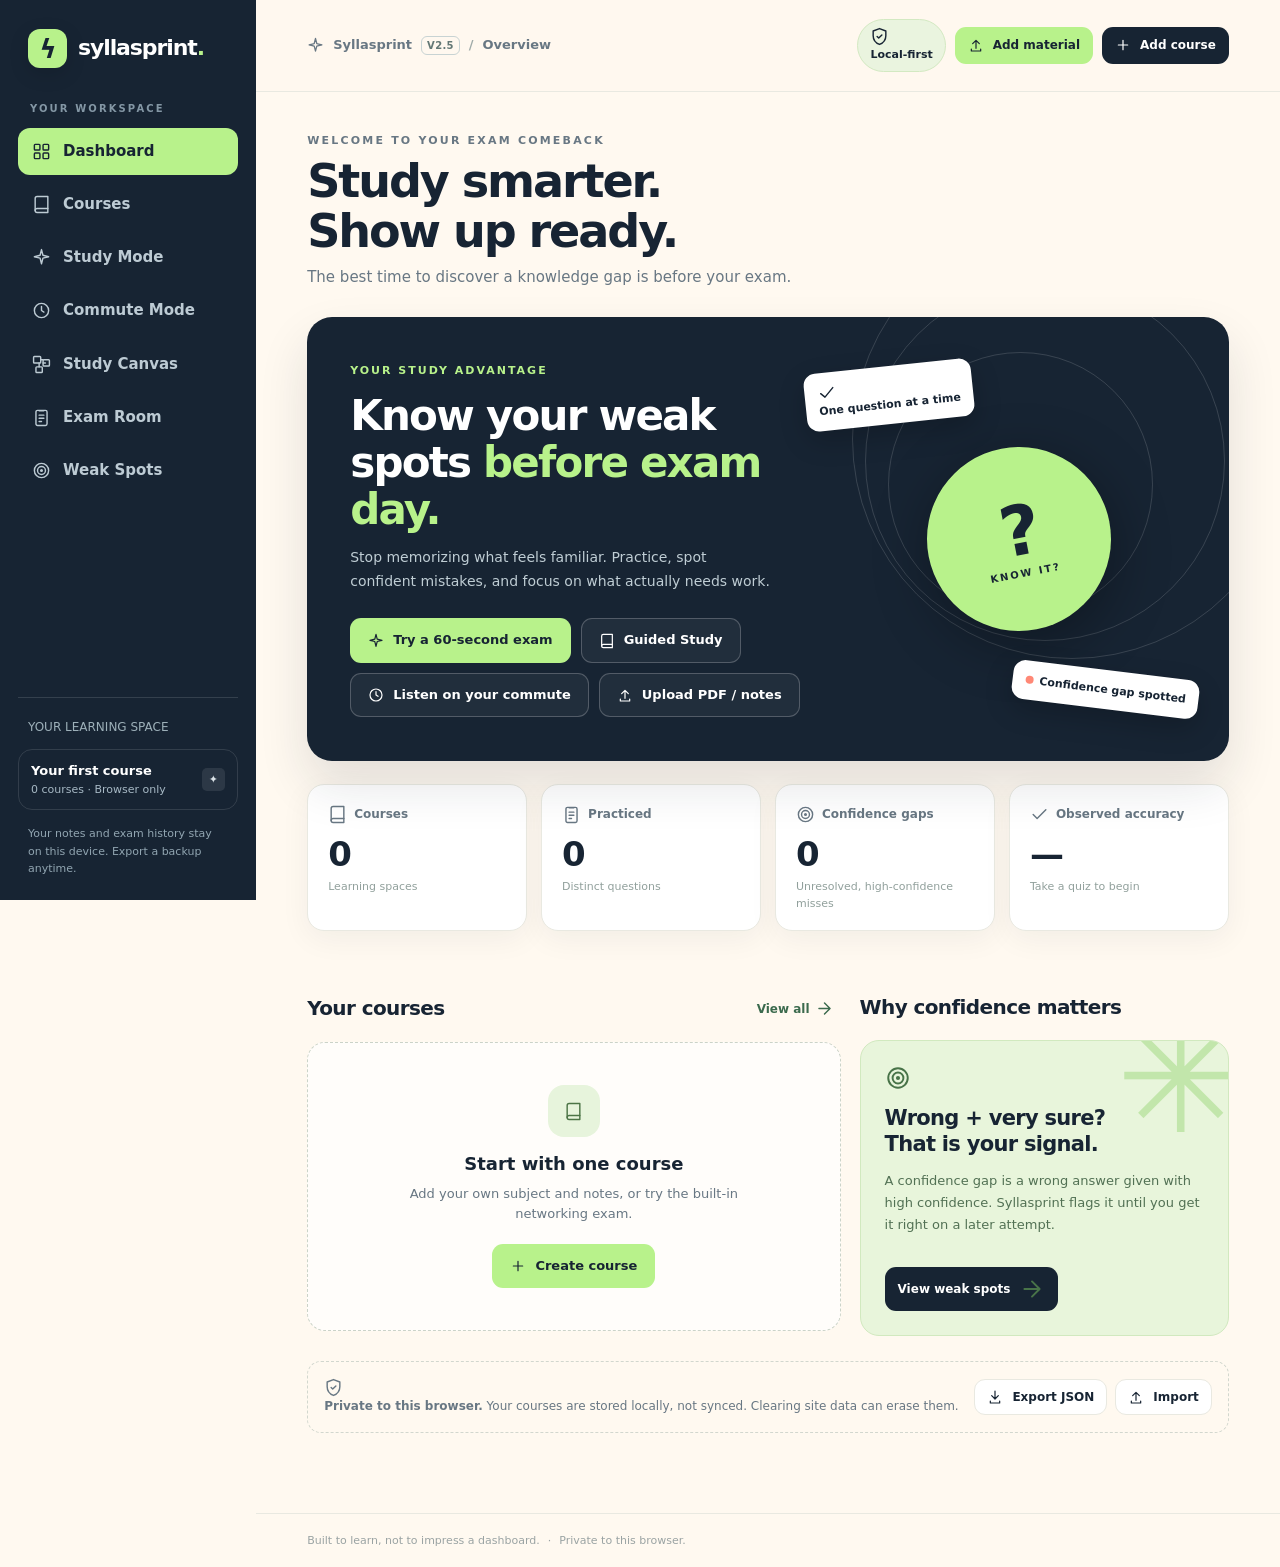
==== commit 9cb3b5b2: "Syllasprint V2.5: add per-course visual notes, mind maps, persistence and UI" ====
--- a/syllasprint-vibeflow.html
+++ b/syllasprint-vibeflow.html
@@ -29,7 +29,37 @@
 @media(max-width:760px){.mobile-nav{grid-template-columns:repeat(6,minmax(0,1fr));height:74px}.mobile-nav .mob-link{font-size:8px;gap:2px;min-width:0;overflow-wrap:anywhere}.mobile-nav .mob-link .icon{width:17px;height:17px}.commute-toolbar .tag{font-size:10px}.commute-listen-card{margin-top:18px}.commute-grade .split-actions{display:grid;grid-template-columns:repeat(2,minmax(0,1fr))}.commute-grade .split-actions .btn{width:100%;min-width:0;font-size:12px}.commute-results>div{padding:14px 7px}}
 @media(max-width:400px){.commute-audio-controls .btn{width:100%}.commute-card-actions .btn{width:100%}.commute-toolbar{gap:6px}}
 
+/* V2.5 Study Canvas: original per-course visual note organization. */
+.canvas-course-callout{display:flex;justify-content:space-between;align-items:center;gap:20px;background:#eff8e8;border:1px solid #dbe9cf;border-radius:17px;padding:18px 22px;margin:26px 0 8px}
+.canvas-course-callout strong{font-size:17px}.canvas-course-callout p{margin:3px 0 0;font-size:13px;color:var(--muted)}
+.canvas-toolbar{display:flex;flex-wrap:wrap;gap:10px;align-items:end;margin:4px 0 14px}
+.canvas-toolbar .btn{min-height:40px}
+.canvas-course-picker{display:flex;flex-direction:column;gap:4px;font-size:11px;font-weight:800;letter-spacing:.5px;color:var(--muted);margin-right:auto;min-width:210px}
+.canvas-course-picker select{padding:9px 13px;min-height:40px;border:1px solid #d8e0d8;border-radius:10px;background:white;color:var(--ink);max-width:340px}
+.canvas-hint{padding:12px 16px;background:#eaf4e6;border:1px solid #d3e6ca;border-radius:12px;margin-bottom:12px;font-size:13px;color:#345443}
+.canvas-text-btn{border:0;background:transparent;color:var(--ink);font-size:12px;font-weight:800;text-decoration:underline;padding:2px 6px}
+.canvas-scroll{border:1px solid #dce5db;border-radius:18px;overflow:auto;max-width:100%;height:600px;position:relative;background:#fcfdf9;box-shadow:0 12px 35px rgba(23,36,51,.08);overscroll-behavior:contain}
+.canvas-surface{position:relative;width:1180px;height:740px;min-width:1180px;background-color:#fbfdf9;background-image:radial-gradient(#d6e2d4 1px,transparent 1px);background-size:20px 20px;isolation:isolate}
+.canvas-lines{position:absolute;top:0;left:0;z-index:0;overflow:visible;pointer-events:none}
+.canvas-edge line{stroke:#80a096;stroke-width:3;stroke-linecap:round;marker-end:url(#canvas-arrow);opacity:.88}
+.canvas-sticky{position:absolute;z-index:1;width:244px;height:180px;border-radius:15px;box-shadow:0 6px 20px #17243324;border:1px solid #17243315;display:flex;flex-direction:column;overflow:hidden;transition:box-shadow .15s}
+.canvas-sticky:hover{box-shadow:0 9px 28px #17243330}
+.canvas-mint{background:#d8f8b6}.canvas-sky{background:#dcedfa}.canvas-peach{background:#ffe0cc}.canvas-lavender{background:#efe2fb}.canvas-cream{background:#ffefb9}
+.canvas-sticky-head{display:flex;align-items:center;gap:8px;padding:8px 12px 3px;touch-action:none;cursor:grab;user-select:none;font-size:9px;font-weight:850;color:#172433a1;letter-spacing:1px;min-height:31px}
+.canvas-sticky-head:active{cursor:grabbing}.canvas-grip{font-size:18px;line-height:1}
+.canvas-sticky h3{font-size:14px;margin:4px 13px 5px;line-height:1.3;font-weight:850;overflow-wrap:anywhere;display:-webkit-box;-webkit-box-orient:vertical;-webkit-line-clamp:2;overflow:hidden}
+.canvas-sticky p{margin:0 13px;line-height:1.45;font-size:11.7px;color:#32474b;white-space:pre-wrap;overflow-wrap:anywhere;display:-webkit-box;-webkit-box-orient:vertical;-webkit-line-clamp:3;overflow:hidden;flex:1}
+.canvas-sticky-actions{display:flex;gap:5px;border-top:1px solid #17243318;padding:6px 9px;background:#ffffff36}
+.canvas-mini-btn{border:1px solid #17243320;background:#ffffff73;color:#263b41;border-radius:7px;padding:5px 8px;font-size:10px;font-weight:850;line-height:1.3;min-height:29px}
+.canvas-mini-btn:hover{background:white}.canvas-mini-btn.canvas-selected{background:#172433;color:white}.canvas-mini-btn.canvas-delete-note{margin-left:auto;color:#8b3f35}
+.canvas-empty{position:absolute;top:210px;left:330px;width:500px;display:flex;flex-direction:column;align-items:center;text-align:center;padding:35px;border-radius:25px;border:2px dashed #b8d3b4;background:#fffdf8c8}
+.canvas-empty-icon{font-size:42px;color:#58844d}.canvas-empty strong{font-size:20px}.canvas-empty p{font-size:13px;color:var(--muted);max-width:320px}
+.canvas-footer{display:flex;justify-content:space-between;flex-wrap:wrap;gap:12px;font-size:12px;color:var(--muted);margin-top:12px}
+@media(max-width:680px){.canvas-course-callout{align-items:flex-start;flex-direction:column}.canvas-toolbar{align-items:stretch}.canvas-toolbar .btn{flex-grow:1}.canvas-course-picker{width:100%}.canvas-course-picker select{max-width:100%;width:100%}.canvas-scroll{height:65vh;min-height:460px}}
+@media print{.canvas-toolbar,.canvas-hint,.canvas-footer,.canvas-sticky-actions{display:none!important}.canvas-scroll{overflow:visible;height:auto;border:0;box-shadow:none}.canvas-surface{transform:scale(.7);transform-origin:top left}.canvas-sticky{print-color-adjust:exact;-webkit-print-color-adjust:exact}}
+
 </style>
+  
   
   
   
@@ -56,7 +86,7 @@
   var VERSION = 1;
   var STORAGE_KEY = 'syllasprint_v1';
   function uid(prefix) { return prefix + '_' + Date.now().toString(36) + '_' + Math.random().toString(36).slice(2, 10); }
-  function emptyState() { return { schemaVersion: VERSION, courses: [], topics: [], materials: [], questions: [], attempts: [], sessions: [], commute: {sessions:[], savedQuestionIds:[]} }; }
+  function emptyState() { return { schemaVersion: VERSION, courses: [], topics: [], materials: [], questions: [], attempts: [], sessions: [], commute: {sessions:[], savedQuestionIds:[]}, boards: [] }; }
   function cleanState(data) {
     if (!data || typeof data !== 'object' || data.schemaVersion !== VERSION) throw new Error('Not a compatible Syllasprint v1 backup.');
     var keys = ['courses', 'topics', 'materials', 'questions', 'attempts', 'sessions'];
@@ -71,6 +101,14 @@
         !data.commute.savedQuestionIds.every(function(x){return typeof x==='string';})||
         !data.commute.sessions.every(function(x){return x&&x.kind==='commute'&&typeof x.id==='string'&&typeof x.courseId==='string'&&Array.isArray(x.questionIds)&&Array.isArray(x.reviews)&&Array.isArray(x.skipped||[]);}))throw new Error('Invalid commute sessions in backup.');
       clean.commute=JSON.parse(JSON.stringify(data.commute));
+    }
+    // Optional Study Canvas boards for backwards-compatible V1 backup imports.
+    if(data.boards!==undefined){
+      if(!Array.isArray(data.boards)||data.boards.length>500||(data.boards.length>0&&(!root.SyllaCanvas||!data.boards.every(root.SyllaCanvas.validBoard))))throw new Error('Invalid study canvas data in backup.');
+      var courseIds=new Set(clean.courses.map(function(c){return c.id;}));
+      var seen=new Set();
+      if(!data.boards.every(function(b){if(!courseIds.has(b.courseId)||seen.has(b.courseId))return false;seen.add(b.courseId);return true;}))throw new Error('Invalid or duplicate course canvas.');
+      clean.boards=JSON.parse(JSON.stringify(data.boards));
     }
     if (!clean.courses.every(function(c){return typeof c.id==='string' && typeof c.name==='string';}) ||
         !clean.questions.every(function(q){return typeof q.id==='string' && typeof q.courseId==='string' && typeof q.prompt==='string' && ['mcq','short'].includes(q.type);}) ||
@@ -192,6 +230,7 @@
     state.questions=state.questions.filter(function(x){return !ids.has(x.courseId);});
     state.attempts=state.attempts.filter(function(x){return !qids.has(x.questionId);});
     state.sessions=state.sessions.filter(function(x){return !ids.has(x.courseId);});
+    if(state.boards)state.boards=state.boards.filter(function(b){return !ids.has(b.courseId);});
     if(state.commute){state.commute.sessions=state.commute.sessions.filter(function(x){return !ids.has(x.courseId);});state.commute.savedQuestionIds=state.commute.savedQuestionIds.filter(function(x){return !qids.has(x);});}
   }
   function deleteCourse(state, courseId) {
@@ -202,6 +241,7 @@
     state.questions=state.questions.filter(function(x){return x.courseId!==courseId;});
     state.attempts=state.attempts.filter(function(x){return !qids.has(x.questionId);});
     state.sessions=state.sessions.filter(function(x){return x.courseId!==courseId;});
+    if(state.boards)state.boards=state.boards.filter(function(b){return b.courseId!==courseId;});
     if(state.commute){state.commute.sessions=state.commute.sessions.filter(function(x){return x.courseId!==courseId;});state.commute.savedQuestionIds=state.commute.savedQuestionIds.filter(function(x){return !qids.has(x);});}
   }
   function deleteQuestion(state,id) {
@@ -623,10 +663,64 @@
 
 </script>
 <script>
+/* Syllasprint Study Canvas. Original, course-linked learning notes (not a Sprawl clone). */
+(function(root){
+  'use strict';
+  var WIDTH=1180, HEIGHT=740, CARD_W=244, CARD_H=180, COLORS=['mint','sky','peach','lavender','cream'];
+  function uid(prefix){return prefix+'_'+Date.now().toString(36)+'_'+Math.random().toString(36).slice(2,9);}
+  function ensure(state){if(!Array.isArray(state.boards))state.boards=[];return state.boards;}
+  function board(state,courseId){
+    if(!state.courses.some(function(c){return c.id===courseId;}))return null;
+    var boards=ensure(state),b=boards.find(function(x){return x.courseId===courseId;});
+    if(!b){b={id:uid('board'),courseId:courseId,nodes:[],links:[],updatedAt:new Date().toISOString()};boards.push(b);}
+    return b;
+  }
+  function getBoard(state,courseId){return ensure(state).find(function(x){return x.courseId===courseId;})||null;}
+  function clamp(v,min,max){return Math.max(min,Math.min(max,Math.round(Number(v)||0)));}
+  function addNote(b,title,body,color,x,y,meta){
+    if(!b||b.nodes.length>=80)throw new Error('This canvas has reached its 80-note limit.');
+    title=String(title||'').trim().slice(0,80);body=String(body||'').trim().slice(0,1200);
+    if(!title&&!body)throw new Error('Write a title or some note text.');
+    var note={id:uid('note'),title:title||'Untitled note',body:body,color:COLORS.includes(color)?color:'cream',x:clamp(x,0,WIDTH-CARD_W),y:clamp(y,0,HEIGHT-CARD_H),sourceQuestionId:meta&&meta.sourceQuestionId||'',topicId:meta&&meta.topicId||'',createdAt:new Date().toISOString()};
+    b.nodes.push(note);touch(b);return note;
+  }
+  function updateNote(b,id,data){var n=b&&b.nodes.find(function(x){return x.id===id;});if(!n)return false;
+    var title=String(data.title||'').trim().slice(0,80),body=String(data.body||'').trim().slice(0,1200);
+    if(!title&&!body)throw new Error('Write a title or some note text.');
+    n.title=title||'Untitled note';n.body=body;n.color=COLORS.includes(data.color)?data.color:'cream';touch(b);return true;
+  }
+  function move(b,id,x,y){var n=b&&b.nodes.find(function(x){return x.id===id;});if(!n)return false;n.x=clamp(x,0,WIDTH-CARD_W);n.y=clamp(y,0,HEIGHT-CARD_H);touch(b);return true;}
+  function link(b,from,to){if(!b||from===to)return false;if(!b.nodes.some(function(x){return x.id===from;})||!b.nodes.some(function(x){return x.id===to;}))return false;
+    if(b.links.some(function(x){return (x.from===from&&x.to===to)||(x.from===to&&x.to===from);}))return false;
+    b.links.push({id:uid('link'),from:from,to:to});touch(b);return true;
+  }
+  function unlink(b,id){if(!b)return false;var old=b.links.length;b.links=b.links.filter(function(x){return x.id!==id;});if(old!==b.links.length)touch(b);return b.links.length!==old;}
+  function removeNote(b,id){if(!b)return false;var old=b.nodes.length;b.nodes=b.nodes.filter(function(x){return x.id!==id;});b.links=b.links.filter(function(x){return x.from!==id&&x.to!==id;});if(old!==b.nodes.length)touch(b);return old!==b.nodes.length;}
+  function touch(b){b.updatedAt=new Date().toISOString();}
+  function fromTopics(state,courseId){var b=board(state,courseId);if(!b)return 0;
+    var course=state.courses.find(function(c){return c.id===courseId;}),topics=state.topics.filter(function(t){return t.courseId===courseId;}).slice(0,9);
+    var root=b.nodes.find(function(n){return n.topicId==='__root__';});if(!root)root=addNote(b,course.name,'What do I need to understand before this exam?','mint',40,270,{topicId:'__root__'});
+    var created=0;
+    topics.forEach(function(topic,i){if(b.nodes.length>=80)return;var match=b.nodes.find(function(n){return n.topicId===topic.id;});if(match){link(b,root.id,match.id);return;}
+      var col=i%3,row=Math.floor(i/3),note=addNote(b,topic.name,'Add an explanation, example, and questions about this topic.','sky',340+col*270,70+row*212,{topicId:topic.id});link(b,root.id,note.id);created++;
+    });return created;
+  }
+  function pinQuestion(state,question){var b=board(state,question.courseId);if(!b)return null;var old=b.nodes.find(function(n){return n.sourceQuestionId===question.id;});if(old)return old;
+    var index=b.nodes.length,n=addNote(b,question.prompt,question.answer+(question.sourcePage?'\nSource page: '+question.sourcePage:''),'peach',40+(index%4)*278,45+(Math.floor(index/4)%3)*220,{sourceQuestionId:question.id});return n;
+  }
+  function validBoard(b){if(!b||typeof b.id!=='string'||typeof b.courseId!=='string'||!Array.isArray(b.nodes)||!Array.isArray(b.links)||b.nodes.length>80||b.links.length>300)return false;
+    var ids=new Set();for(var i=0;i<b.nodes.length;i++){var n=b.nodes[i];if(!n||typeof n.id!=='string'||ids.has(n.id)||typeof n.title!=='string'||typeof n.body!=='string'||n.title.length>80||n.body.length>1200||!Number.isFinite(n.x)||!Number.isFinite(n.y)||!COLORS.includes(n.color))return false;ids.add(n.id);}
+    return b.links.every(function(l){return l&&typeof l.id==='string'&&ids.has(l.from)&&ids.has(l.to)&&l.from!==l.to;});
+  }
+  root.SyllaCanvas={WIDTH:WIDTH,HEIGHT:HEIGHT,CARD_W:CARD_W,CARD_H:CARD_H,COLORS:COLORS,ensure:ensure,board:board,getBoard:getBoard,addNote:addNote,updateNote:updateNote,move:move,link:link,unlink:unlink,removeNote:removeNote,fromTopics:fromTopics,pinQuestion:pinQuestion,validBoard:validBoard};
+})(typeof globalThis!=='undefined'?globalThis:this);
+
+</script>
+<script>
 /* Syllasprint — zero-dependency application shell. All user data stays in this browser. */
 (function () {
   'use strict';
-  var C = globalThis.SyllaCore, M = globalThis.SyllaCommute;
+  var C = globalThis.SyllaCore, M = globalThis.SyllaCommute, B = globalThis.SyllaCanvas;
   var state;
   try {
     var raw = localStorage.getItem(C.STORAGE_KEY);
@@ -635,7 +729,7 @@
     state = C.emptyState();
     document.addEventListener('DOMContentLoaded', function(){ toast('Saved data could not be read. Use Import to restore a backup.', true); });
   }
-  var ui = { page:'dashboard', courseId:null, quiz:null, search:'', topicFilter:'all', weakFilter:'all', setupCourseId:'', setupMode:'all', importAfterCreate:false, importedPdf:false, guideId:null, guideCourseId:null };
+  var ui = { page:'dashboard', courseId:null, quiz:null, search:'', topicFilter:'all', weakFilter:'all', setupCourseId:'', setupMode:'all', importAfterCreate:false, importedPdf:false, guideId:null, guideCourseId:null, canvasCourseId:'', canvasLinkFrom:'' };
   var speaker=M.makeSpeaker();
   var commuteCourseId='', commuteMinutes=10, commuteResultId=null;
   var el = function (id) { return document.getElementById(id); };
@@ -652,7 +746,8 @@
     info:'<circle cx="12" cy="12" r="9"/><path d="M12 11v5m0-8h.01"/>',edit:'<path d="m15 5 4 4M4 20l4-1 11-11a3 3 0 0 0-4-4L4 15z"/>',
     trash:'<path d="M3 6h18m-2 0-1 15H6L5 6m4-3h6m-5 7v7m4-7v7"/>',search:'<circle cx="11" cy="11" r="7"/><path d="m20 20-4-4"/>',
     shield:'<path d="M12 2 4 5v6c0 5 3 9 8 11 5-2 8-6 8-11V5z"/><path d="m9 12 2 2 4-4"/>',
-    warning:'<path d="m12 3 10 18H2z"/><path d="M12 9v5m0 3h.01"/>',calendar:'<rect x="3" y="5" width="18" height="16" rx="2"/><path d="M7 3v4m10-4v4M3 10h18"/>'
+    warning:'<path d="m12 3 10 18H2z"/><path d="M12 9v5m0 3h.01"/>',calendar:'<rect x="3" y="5" width="18" height="16" rx="2"/><path d="M7 3v4m10-4v4M3 10h18"/>',
+    canvas:'<rect x="2" y="2" width="9" height="8" rx="1"/><rect x="14" y="6" width="8" height="8" rx="1"/><rect x="5" y="15" width="8" height="7" rx="1"/><path d="M11 6h3M9 10v5m5-5 3 0"/>'
   };
   function ico(name){return '<svg class="icon" viewBox="0 0 24 24" aria-hidden="true">'+(iconPaths[name]||iconPaths.spark)+'</svg>';}
   function esc(v){return String(v==null?'':v).replace(/[&<>"']/g,function(c){return {'&':'&amp;','<':'&lt;','>':'&gt;','"':'&quot;',"'":'&#39;'}[c];});}
@@ -662,13 +757,13 @@
   function persist(){try{localStorage.setItem(C.STORAGE_KEY,JSON.stringify(state));return true;}catch(e){toast('Storage is full or unavailable. Export your data to protect it.',true);return false;}}
   function toast(message,error){var r=el('toast-region');if(!r)return;var node=document.createElement('div');node.className='toast'+(error?' error':'');node.textContent=message;r.appendChild(node);setTimeout(function(){node.remove();},4300);}
   function goto(page,courseId){if(ui.page==='commute-session'&&page!=='commute-session')speaker.stop();ui.page=page;if(courseId!==undefined)ui.courseId=courseId;ui.search='';render();window.scrollTo({top:0,behavior:'instant'});}
-  function navLinks(){return [{id:'dashboard',label:'Dashboard',icon:'home'},{id:'courses',label:'Courses',icon:'book'},{id:'guide',label:'Study Mode',icon:'spark'},{id:'commute',label:'Commute Mode',icon:'clock'},{id:'exam',label:'Exam Room',icon:'exam'},{id:'weak',label:'Weak Spots',icon:'target'}];}
+  function navLinks(){return [{id:'dashboard',label:'Dashboard',icon:'home'},{id:'courses',label:'Courses',icon:'book'},{id:'guide',label:'Study Mode',icon:'spark'},{id:'commute',label:'Commute Mode',icon:'clock'},{id:'canvas',label:'Study Canvas',icon:'canvas'},{id:'exam',label:'Exam Room',icon:'exam'},{id:'weak',label:'Weak Spots',icon:'target'}];}
   function activeNav(id){return (ui.page==='course'&&id==='courses')||(ui.page==='guide-session'&&id==='guide')||(ui.page==='commute-session'&&id==='commute')||(ui.page==='commute-report'&&id==='commute')||((ui.page==='quiz'||ui.page==='results')&&id==='exam')||ui.page===id;}
   function renderShell(){
     el('sidebar').innerHTML='<div><div class="logo"><span class="logo-mark">ϟ</span><span>syllasprint<span style="color:var(--mint)">.</span></span></div><p class="sidebar-small">YOUR WORKSPACE</p><nav class="side-nav" aria-label="Main navigation">'+navLinks().map(function(n){return '<button class="nav-link '+(activeNav(n.id)?'active':'')+'" data-action="navigate" data-id="'+n.id+'">'+ico(n.icon)+' '+esc(n.label)+'</button>';}).join('')+'</nav></div><div class="sidebar-foot"><p class="quick-label">YOUR LEARNING SPACE</p><div class="side-course"><div><strong>'+esc(state.courses.length?state.courses[0].name:'Your first course')+'</strong><small>'+state.courses.length+' course'+(state.courses.length===1?'':'s')+' · Browser only</small></div><span class="side-stamp">✦</span></div><div class="side-note">Your notes and exam history stay on this device. Export a backup anytime.</div></div>';
     el('mobile-nav').innerHTML=navLinks().map(function(n){return '<button class="mob-link '+(activeNav(n.id)?'active':'')+'" data-action="navigate" data-id="'+n.id+'">'+ico(n.icon)+'<span>'+esc(n.label)+'</span></button>';}).join('');
-    var titles={dashboard:'Overview',courses:'My courses',course:'Course workspace',guide:'Guided Study', 'guide-session':'Study Mode',commute:'Commute Mode','commute-session':'Listen & Recall','commute-report':'Commute review',exam:'Practice setup',quiz:'Exam Room',results:'Exam results',weak:'Confidence gaps'};
-    el('topbar').innerHTML='<div class="topbar-left">'+ico('spark')+' Syllasprint <span class="build-version">V2.4</span><span style="color:#a0aba9">/</span> '+esc(titles[ui.page]||'Workspace')+'</div><div class="topbar-actions"><span class="top-chip">'+ico('shield')+' Local-first</span>'+textButton('quick-import',ico('upload')+' <span class="upload-label">Add material</span><span class="upload-short">PDF</span>','btn-sm btn-mint topbar-upload')+textButton('new-course',ico('plus')+' Add course','btn-sm')+'</div>';
+    var titles={dashboard:'Overview',courses:'My courses',course:'Course workspace',guide:'Guided Study', 'guide-session':'Study Mode',commute:'Commute Mode','commute-session':'Listen & Recall','commute-report':'Commute review',canvas:'Study Canvas',exam:'Practice setup',quiz:'Exam Room',results:'Exam results',weak:'Confidence gaps'};
+    el('topbar').innerHTML='<div class="topbar-left">'+ico('spark')+' Syllasprint <span class="build-version">V2.5</span><span style="color:#a0aba9">/</span> '+esc(titles[ui.page]||'Workspace')+'</div><div class="topbar-actions"><span class="top-chip">'+ico('shield')+' Local-first</span>'+textButton('quick-import',ico('upload')+' <span class="upload-label">Add material</span><span class="upload-short">PDF</span>','btn-sm btn-mint topbar-upload')+textButton('new-course',ico('plus')+' Add course','btn-sm')+'</div>';
   }
   function pageTitle(eyebrow,title,subtitle,action){return '<div class="page-heading"><div><div class="eyebrow">'+esc(eyebrow)+'</div><h1>'+title+'</h1><p>'+subtitle+'</p></div>'+(action?'<div class="right">'+action+'</div>':'')+'</div>';}
   function empty(iconName,title,desc,action){return '<div class="empty"><div class="empty-icon">'+ico(iconName)+'</div><h3>'+title+'</h3><p>'+desc+'</p>'+(action||'')+'</div>';}
@@ -693,10 +788,11 @@
     var topicFilter='<select id="topic-filter" aria-label="Filter questions by topic"><option value="all">All topics</option>'+topics.map(function(t){return '<option value="'+esc(t.id)+'" '+(ui.topicFilter===t.id?'selected':'')+'>'+esc(t.name)+'</option>';}).join('')+'</select>';
     return pageTitle('Course workspace',esc(c.name),esc(timeUntilDate(c.examDate))+' · '+s.questions+' questions · '+s.attempted+' practiced',textButton('course-edit',ico('edit')+' Edit','btn-light','data-id="'+esc(c.id)+'"')+textButton('course-delete',ico('trash')+' Delete','btn-danger','data-id="'+esc(c.id)+'"')+(c.isDemo?textButton('remove-demo','Remove sample','btn-light',''):'') )+
       '<div class="mini-grid"><div class="card"><div class="eyebrow">Questions ready</div><h2 style="font-size:34px;margin:6px 0">'+s.questions+'</h2><p>Add a note or write questions manually.</p></div><div class="card"><div class="eyebrow">Your confidence gaps</div><h2 style="font-size:34px;margin:6px 0">'+s.gaps+'</h2><p>Resolved after a correct retake.</p></div></div>'+
+      '<div class="canvas-course-callout"><div><strong>Study Canvas</strong><p>Arrange sticky notes and connect concepts for this course.</p></div>'+textButton('canvas-open',ico('canvas')+' Open study canvas','btn-sm btn-mint','data-id="'+esc(c.id)+'"')+'</div>'+
       '<div class="section-head"><h2>Course materials</h2>'+textButton('add-material',ico('upload')+' Add PDF / notes','btn-sm btn-mint','data-id="'+esc(c.id)+'"')+'</div>'+
       (materials.length?'<div class="course-list">'+materials.map(function(m){return '<div class="course-row"><div class="course-left"><span class="course-icon blue">'+ico('book')+'</span><div><div class="course-title">'+esc(m.title)+'</div><div class="course-meta">'+(m.content||'').length+' characters of source text</div></div></div><div class="course-actions">'+textButton('guide-start-material',ico('spark')+' Study','btn-sm btn-mint','data-id="'+esc(m.id)+'"')+textButton('view-material','Read','btn-sm btn-light','data-id="'+esc(m.id)+'"')+textButton('delete-material',ico('trash'),'btn-sm btn-danger','data-id="'+esc(m.id)+'"')+'</div></div>';}).join('')+'</div>':empty('book','No notes yet','Upload a text-based lecture PDF or paste ordinary notes. Source-grounded recall questions are created for review.',textButton('add-material','Add course material','btn-mint','data-id="'+esc(c.id)+'"')))+
       '<div class="section-head"><h2>Question bank</h2>'+textButton('new-question',ico('plus')+' Add question','btn-sm','data-id="'+esc(c.id)+'"')+'</div><div class="filter-row">'+topicFilter+textButton('start-course-quiz',ico('arrow')+' Practice now','btn-sm btn-mint','data-id="'+esc(c.id)+'" '+(!s.questions?'disabled':''))+'</div>'+
-      (qs.length?'<div class="question-list">'+qs.map(function(q){var topic=state.topics.find(function(t){return t.id===q.topicId;});return '<div class="question-row"><div><span class="tag">'+esc(q.type==='mcq'?'MULTIPLE CHOICE':'SELF-GRADED')+'</span> '+(C.isGap(state,q)?'<span class="tag tag-coral">CONFIDENCE GAP</span>':'')+'<h3>'+esc(q.prompt)+'</h3><p>'+esc(topic?topic.name:'General')+' · '+esc(q.origin==='source-recall'?'source-grounded recall · self-graded':(q.origin==='source-cloze'?'source cloze · auto-graded':(q.origin||'manual')))+'</p></div><div class="q-right">'+textButton('edit-question',ico('edit'),'btn-light btn-sm','data-id="'+esc(q.id)+'" aria-label="Edit question"')+textButton('delete-question',ico('trash'),'btn-danger btn-sm','data-id="'+esc(q.id)+'" aria-label="Delete question"')+'</div></div>';}).join('')+'</div>':empty('exam','No questions yet','Add one manually or parse structured notes to build your exam.'));
+      (qs.length?'<div class="question-list">'+qs.map(function(q){var topic=state.topics.find(function(t){return t.id===q.topicId;});return '<div class="question-row"><div><span class="tag">'+esc(q.type==='mcq'?'MULTIPLE CHOICE':'SELF-GRADED')+'</span> '+(C.isGap(state,q)?'<span class="tag tag-coral">CONFIDENCE GAP</span>':'')+'<h3>'+esc(q.prompt)+'</h3><p>'+esc(topic?topic.name:'General')+' · '+esc(q.origin==='source-recall'?'source-grounded recall · self-graded':(q.origin==='source-cloze'?'source cloze · auto-graded':(q.origin||'manual')))+'</p></div><div class="q-right">'+textButton('canvas-pin',ico('canvas')+' Pin','btn-light btn-sm','data-id="'+esc(q.id)+'" aria-label="Pin question to Study Canvas"')+textButton('edit-question',ico('edit'),'btn-light btn-sm','data-id="'+esc(q.id)+'" aria-label="Edit question"')+textButton('delete-question',ico('trash'),'btn-danger btn-sm','data-id="'+esc(q.id)+'" aria-label="Delete question"')+'</div></div>';}).join('')+'</div>':empty('exam','No questions yet','Add one manually or parse structured notes to build your exam.'));
   }
   function renderExamSetup(){var cid=ui.setupCourseId || (state.courses[0]&&state.courses[0].id)||'';var c=state.courses.find(function(x){return x.id===cid;});var qs=state.questions.filter(function(q){return q.courseId===cid;});var weak=C.findWeak(state,cid);var count=ui.setupMode==='weak'?weak.length:qs.length;
     return pageTitle('Time to test yourself','The Exam Room','Small practice sessions. Clear feedback. Real progress.')+
@@ -788,7 +884,62 @@
     var remaining=M.remaining(s);if(remaining<=0){speaker.stop();M.end(state,s);commuteResultId=s.id;persist();goto('commute-report');return;}
     var timer=el('commute-remaining');if(timer)timer.textContent=timeLabel(remaining);
   },1000);
-  function render(){renderShell();var html=ui.page==='commute'?renderCommuteHome():ui.page==='commute-session'?renderCommuteSession():ui.page==='commute-report'?renderCommuteReport():ui.page==='guide'?globalThis.SyllaGuide.renderHome():ui.page==='guide-session'?globalThis.SyllaGuide.renderSession():ui.page==='dashboard'?renderDashboard():ui.page==='courses'?renderCourses():ui.page==='course'?renderCourse():ui.page==='exam'?renderExamSetup():ui.page==='quiz'?renderQuiz():ui.page==='results'?renderResults():renderWeak();el('content').innerHTML=html;}
+
+  // Course-specific sticky-note canvas. No AI-derived or third-party templates.
+  function canvasCourse(){var id=ui.canvasCourseId||ui.courseId;return state.courses.find(function(c){return c.id===id;})||state.courses[0]||null;}
+  function canvasBoard(){var c=canvasCourse();return c?B.board(state,c.id):null;}
+  function renderCanvas(){
+    var c=canvasCourse();if(!c)return pageTitle('Your visual thinking space','Study Canvas','Connect ideas with notes that belong to your courses.')+empty('book','Create a course first','Add a course to collect your notes and concepts.',textButton('new-course','Create course','btn-mint'));
+    ui.canvasCourseId=c.id;
+    var b=canvasBoard(),topics=state.topics.filter(function(t){return t.courseId===c.id;});
+    var selector='<label class="canvas-course-picker">Course <select id="canvas-course">'+state.courses.map(function(x){return '<option value="'+esc(x.id)+'" '+(x.id===c.id?'selected':'')+'>'+esc(x.name)+'</option>';}).join('')+'</select></label>';
+    var toolbar='<div class="canvas-toolbar">'+selector+textButton('canvas-add',ico('plus')+' New sticky note','btn-mint btn-sm')+textButton('canvas-topics',ico('spark')+' Map course topics','btn-light btn-sm',topics.length?'':'disabled title="Add topics first"')+textButton('canvas-reset',ico('trash')+' Clear canvas','btn-light btn-sm',b.nodes.length?'':'disabled')+'</div>';
+    var lines=b.links.map(function(l){var a=b.nodes.find(function(x){return x.id===l.from;}),z=b.nodes.find(function(x){return x.id===l.to;});if(!a||!z)return '';
+      return '<g class="canvas-edge" data-link-id="'+esc(l.id)+'"><line data-from="'+esc(a.id)+'" data-to="'+esc(z.id)+'" x1="'+(a.x+B.CARD_W/2)+'" y1="'+(a.y+B.CARD_H/2)+'" x2="'+(z.x+B.CARD_W/2)+'" y2="'+(z.y+B.CARD_H/2)+'" /><title>Concept connection</title></g>';}).join('');
+    var nodes=b.nodes.map(function(n){return '<article class="canvas-sticky canvas-'+esc(n.color)+'" data-node-id="'+esc(n.id)+'" style="left:'+n.x+'px;top:'+n.y+'px"><div class="canvas-sticky-head" data-canvas-drag="'+esc(n.id)+'" tabindex="0" role="button" aria-label="Drag note '+esc(n.title)+'"><span class="canvas-grip">⠿</span><span>DRAG TO MOVE</span></div><h3>'+esc(n.title)+'</h3><p>'+esc(n.body||'Tap Edit to add your explanation.')+'</p><div class="canvas-sticky-actions">'+textButton('canvas-edit','Edit','canvas-mini-btn','data-id="'+esc(n.id)+'"')+textButton('canvas-connect',ui.canvasLinkFrom===n.id?'Selected ✓':'Connect','canvas-mini-btn '+(ui.canvasLinkFrom===n.id?'canvas-selected':''),'data-id="'+esc(n.id)+'" aria-label="Select note to connect"')+textButton('canvas-delete','×','canvas-mini-btn canvas-delete-note','data-id="'+esc(n.id)+'" aria-label="Delete note"')+'</div></article>';}).join('');
+    var note=b.nodes.length?'<span>'+b.nodes.length+' notes · '+b.links.length+' connections</span>':'<span>Start with one sticky note, or map your course topics.</span>';
+    return pageTitle('Turn your notes into connections','Study Canvas','A simple, visual workspace for your own ideas. Each course has its own board.')+toolbar+
+      '<div class="canvas-hint" role="status" aria-live="polite">'+(ui.canvasLinkFrom?'Now choose <strong>Connect</strong> on a second note to draw a line. '+textButton('canvas-cancel-link','Cancel','canvas-text-btn'):'Drag by the handle, choose Connect on two notes, or use Edit. On phones, swipe the board to see more.')+'</div>'+
+      '<div class="canvas-scroll" aria-label="Scroll to explore your course canvas" tabindex="0"><div class="canvas-surface" id="canvas-surface"><svg aria-hidden="true" class="canvas-lines" width="'+B.WIDTH+'" height="'+B.HEIGHT+'" viewBox="0 0 '+B.WIDTH+' '+B.HEIGHT+'"><defs><marker id="canvas-arrow" markerWidth="8" markerHeight="8" refX="7" refY="3" orient="auto"><path d="M0,0 L7,3 L0,6 Z" fill="#80a096"/></marker></defs>'+lines+'</svg>'+nodes+(b.nodes.length?'':'<div class="canvas-empty"><span class="canvas-empty-icon">✦</span><strong>Your ideas start here</strong><p>Create a note, or generate a map using topics already in this course.</p>'+textButton('canvas-add','Create first note','btn-mint btn-sm')+'</div>')+'</div></div>'+
+      '<div class="canvas-footer">'+note+'<span>Saved locally with your other Syllasprint data · Included in Export JSON</span></div>';
+  }
+  function canvasNoteDialog(note){var b=canvasBoard();if(!b)return;var n=note||{};
+    openDialog(n.id?'Edit sticky note':'Add sticky note','<form data-form="canvas-note" data-id="'+esc(n.id||'')+'"><div class="field"><label for="canvas-note-title">Title *</label><input id="canvas-note-title" name="title" value="'+esc(n.title||'')+'" maxlength="80" required placeholder="e.g. Encapsulation" /></div><div class="field"><label for="canvas-note-body">Your explanation, example or question</label><textarea id="canvas-note-body" name="body" maxlength="1200" rows="6" placeholder="Explain this concept in your own words...">'+esc(n.body||'')+'</textarea></div><div class="field"><label for="canvas-note-color">Note color</label><select id="canvas-note-color" name="color">'+B.COLORS.map(function(color){return '<option value="'+color+'" '+(n.color===color?'selected':'')+'>'+color.charAt(0).toUpperCase()+color.slice(1)+'</option>';}).join('')+'</select></div><p class="hint">Tip: add one concept per note, then connect related ideas. Notes are editable and saved in this browser.</p>'+formFooter(n.id?'Save note':'Add to canvas')+'</form>');
+  }
+  function canvasAction(a,d){var b=canvasBoard();if(!b)return;
+    if(a==='canvas-open'){ui.canvasCourseId=d.id;ui.canvasLinkFrom='';goto('canvas');return;}
+    if(a==='canvas-add'){canvasNoteDialog();return;}
+    if(a==='canvas-edit'){canvasNoteDialog(b.nodes.find(function(x){return x.id===d.id;}));return;}
+    if(a==='canvas-delete'){if(window.confirm('Delete this note and all its connections?')){B.removeNote(b,d.id);if(ui.canvasLinkFrom===d.id)ui.canvasLinkFrom='';persist();render();toast('Note removed.');}return;}
+    if(a==='canvas-connect'){if(!ui.canvasLinkFrom){ui.canvasLinkFrom=d.id;render();return;}if(ui.canvasLinkFrom===d.id){ui.canvasLinkFrom='';render();return;}var ok=B.link(b,ui.canvasLinkFrom,d.id);ui.canvasLinkFrom='';if(ok)persist();render();toast(ok?'Notes connected.':'These notes are already connected.');return;}
+    if(a==='canvas-cancel-link'){ui.canvasLinkFrom='';render();return;}
+    if(a==='canvas-topics'){var n=B.fromTopics(state,b.courseId);persist();render();toast(n?n+' course topic notes added.':'No new topics. Add course topics to create a map.');return;}
+    if(a==='canvas-reset'){if(window.confirm('Clear all notes and connections on this course canvas? The course and practice questions will stay intact.')){b.nodes=[];b.links=[];ui.canvasLinkFrom='';persist();render();toast('Canvas cleared.');}return;}
+  }
+  var canvasDrag=null;
+  document.addEventListener('pointerdown',function(e){var handle=e.target.closest('[data-canvas-drag]');if(!handle||ui.page!=='canvas'||e.button!==0)return;
+    var id=handle.dataset.canvasDrag,b=canvasBoard(),n=b&&b.nodes.find(function(x){return x.id===id;});if(!n)return;
+    canvasDrag={pointerId:e.pointerId,id:id,courseId:b.courseId,startX:e.clientX,startY:e.clientY,originalX:n.x,originalY:n.y,node:handle.closest('.canvas-sticky'),moved:false};
+    if(handle.setPointerCapture)try{handle.setPointerCapture(e.pointerId);}catch(_){ }
+    e.preventDefault();
+  });
+  document.addEventListener('pointermove',function(e){var d=canvasDrag;if(!d||e.pointerId!==d.pointerId||ui.page!=='canvas')return;
+    var x=Math.max(0,Math.min(B.WIDTH-B.CARD_W,Math.round(d.originalX+e.clientX-d.startX))),y=Math.max(0,Math.min(B.HEIGHT-B.CARD_H,Math.round(d.originalY+e.clientY-d.startY)));
+    if(x!==d.originalX||y!==d.originalY)d.moved=true;
+    if(d.node){d.node.style.left=x+'px';d.node.style.top=y+'px';}
+    var svg=el('canvas-surface');if(svg)svg.querySelectorAll('.canvas-edge line').forEach(function(line){if(line.dataset.from===d.id){line.setAttribute('x1',x+B.CARD_W/2);line.setAttribute('y1',y+B.CARD_H/2);}if(line.dataset.to===d.id){line.setAttribute('x2',x+B.CARD_W/2);line.setAttribute('y2',y+B.CARD_H/2);}});
+  });
+  function stopCanvasDrag(e){var d=canvasDrag;if(!d||(e&&e.pointerId!==d.pointerId))return;canvasDrag=null;
+    if(!d.node||ui.page!=='canvas')return;var b=B.getBoard(state,d.courseId);if(!b)return;
+    if(d.moved){B.move(b,d.id,parseFloat(d.node.style.left),parseFloat(d.node.style.top));persist();}
+  }
+  document.addEventListener('pointerup',stopCanvasDrag);document.addEventListener('pointercancel',stopCanvasDrag);
+  document.addEventListener('keydown',function(e){var handle=e.target.closest&&e.target.closest('[data-canvas-drag]');if(!handle||ui.page!=='canvas'||!['ArrowUp','ArrowDown','ArrowLeft','ArrowRight'].includes(e.key))return;
+    var b=canvasBoard(),n=b.nodes.find(function(x){return x.id===handle.dataset.canvasDrag;});if(!n)return;e.preventDefault();var by=e.shiftKey?30:10;
+    B.move(b,n.id,n.x+(e.key==='ArrowRight'?by:e.key==='ArrowLeft'?-by:0),n.y+(e.key==='ArrowDown'?by:e.key==='ArrowUp'?-by:0));persist();render();var next=el('content').querySelector('[data-canvas-drag="'+n.id+'"]');if(next)next.focus();
+  });
+
+  function render(){renderShell();var html=ui.page==='canvas'?renderCanvas():ui.page==='commute'?renderCommuteHome():ui.page==='commute-session'?renderCommuteSession():ui.page==='commute-report'?renderCommuteReport():ui.page==='guide'?globalThis.SyllaGuide.renderHome():ui.page==='guide-session'?globalThis.SyllaGuide.renderSession():ui.page==='dashboard'?renderDashboard():ui.page==='courses'?renderCourses():ui.page==='course'?renderCourse():ui.page==='exam'?renderExamSetup():ui.page==='quiz'?renderQuiz():ui.page==='results'?renderResults():renderWeak();el('content').innerHTML=html;}
   function openDialog(title,html){var d=el('app-modal');d.innerHTML='<div class="modal-inner"><div class="modal-heading"><h2>'+title+'</h2><button type="button" class="icon-button" data-action="close-modal" aria-label="Close dialog">'+ico('close')+'</button></div>'+html+'</div>';if(!d.open)d.showModal();var first=d.querySelector('input,select,textarea,button');if(first)first.focus();}
   function closeDialog(){var d=el('app-modal');if(d.open)d.close();}
   function formFooter(submit){return '<div class="modal-footer"><button type="button" class="btn btn-light" data-action="close-modal">Cancel</button><button type="submit" class="btn btn-mint">'+esc(submit)+'</button></div>';}
@@ -818,6 +969,7 @@
     z.index++;z.choice='';z.confidence='';z.revealed=false;z.answered=false;z.lastAttempt=null;render();}
   function confirmDelete(message){return window.confirm(message);}
   function action(a,d){
+    if(a.startsWith('canvas-')){if(a==='canvas-pin'){var pin=state.questions.find(function(q){return q.id===d.id;});if(pin){var node=B.pinQuestion(state,pin);ui.canvasCourseId=pin.courseId;persist();goto('canvas');toast(node?'Question pinned to Study Canvas.':'Unable to pin question.');}return;}canvasAction(a,d);return;}
     if(a.startsWith('commute-')){commuteAction(a,d);return;}
     if(a.startsWith('guide-')){globalThis.SyllaGuide.act(a,d);return;}
     if(a==='navigate'){goto(d.id);return;}
@@ -864,6 +1016,7 @@
     }
     if(t.id==='topic-filter'){ui.topicFilter=t.value;render();}
     if(t.id==='weak-course'){ui.weakFilter=t.value;render();}
+    if(t.id==='canvas-course'){ui.canvasCourseId=t.value;ui.canvasLinkFrom='';render();}
     if(t.id==='commute-course'){commuteCourseId=t.value;render();}
     if(t.id==='commute-minutes'){commuteMinutes=Number(t.value);render();}
     if(t.id==='exam-course'){ui.setupCourseId=t.value;render();}
@@ -875,6 +1028,14 @@
   });
   document.addEventListener('submit',function(e){var f=e.target;if(!f.matches('[data-form]'))return;e.preventDefault();var form=new FormData(f),kind=f.dataset.form;
     try{
+      if(kind==='canvas-note'){
+        var b=canvasBoard(),title=String(form.get('title')||'').trim(),body=String(form.get('body')||'').trim(),color=String(form.get('color')||'cream');
+        if(!b)throw new Error('Choose a course first.');
+        if(f.dataset.id){B.updateNote(b,f.dataset.id,{title:title,body:body,color:color});}
+        else{var index=b.nodes.length;B.addNote(b,title,body,color,50+(index%4)*275,75+(Math.floor(index/4)%3)*212);}
+        if(!persist())throw new Error('Unable to save your notes. Export a backup to protect your work.');
+        closeDialog();render();toast('Study note saved.');return;
+      }
       if(kind==='course'){
         var name=String(form.get('name')||'').trim(),date=String(form.get('examDate')||'');if(!name)throw new Error('Course name is required.');
         var current=state.courses.find(function(x){return x.id===f.dataset.id;});if(current){current.name=name;current.examDate=date;}else{var newCourse={id:C.uid('course'),name:name,examDate:date,createdAt:new Date().toISOString(),isDemo:false};state.courses.push(newCourse);ui.courseId=newCourse.id;}
@@ -912,4 +1073,4 @@
 
 </script>
 </body>
-</html>
+</html>
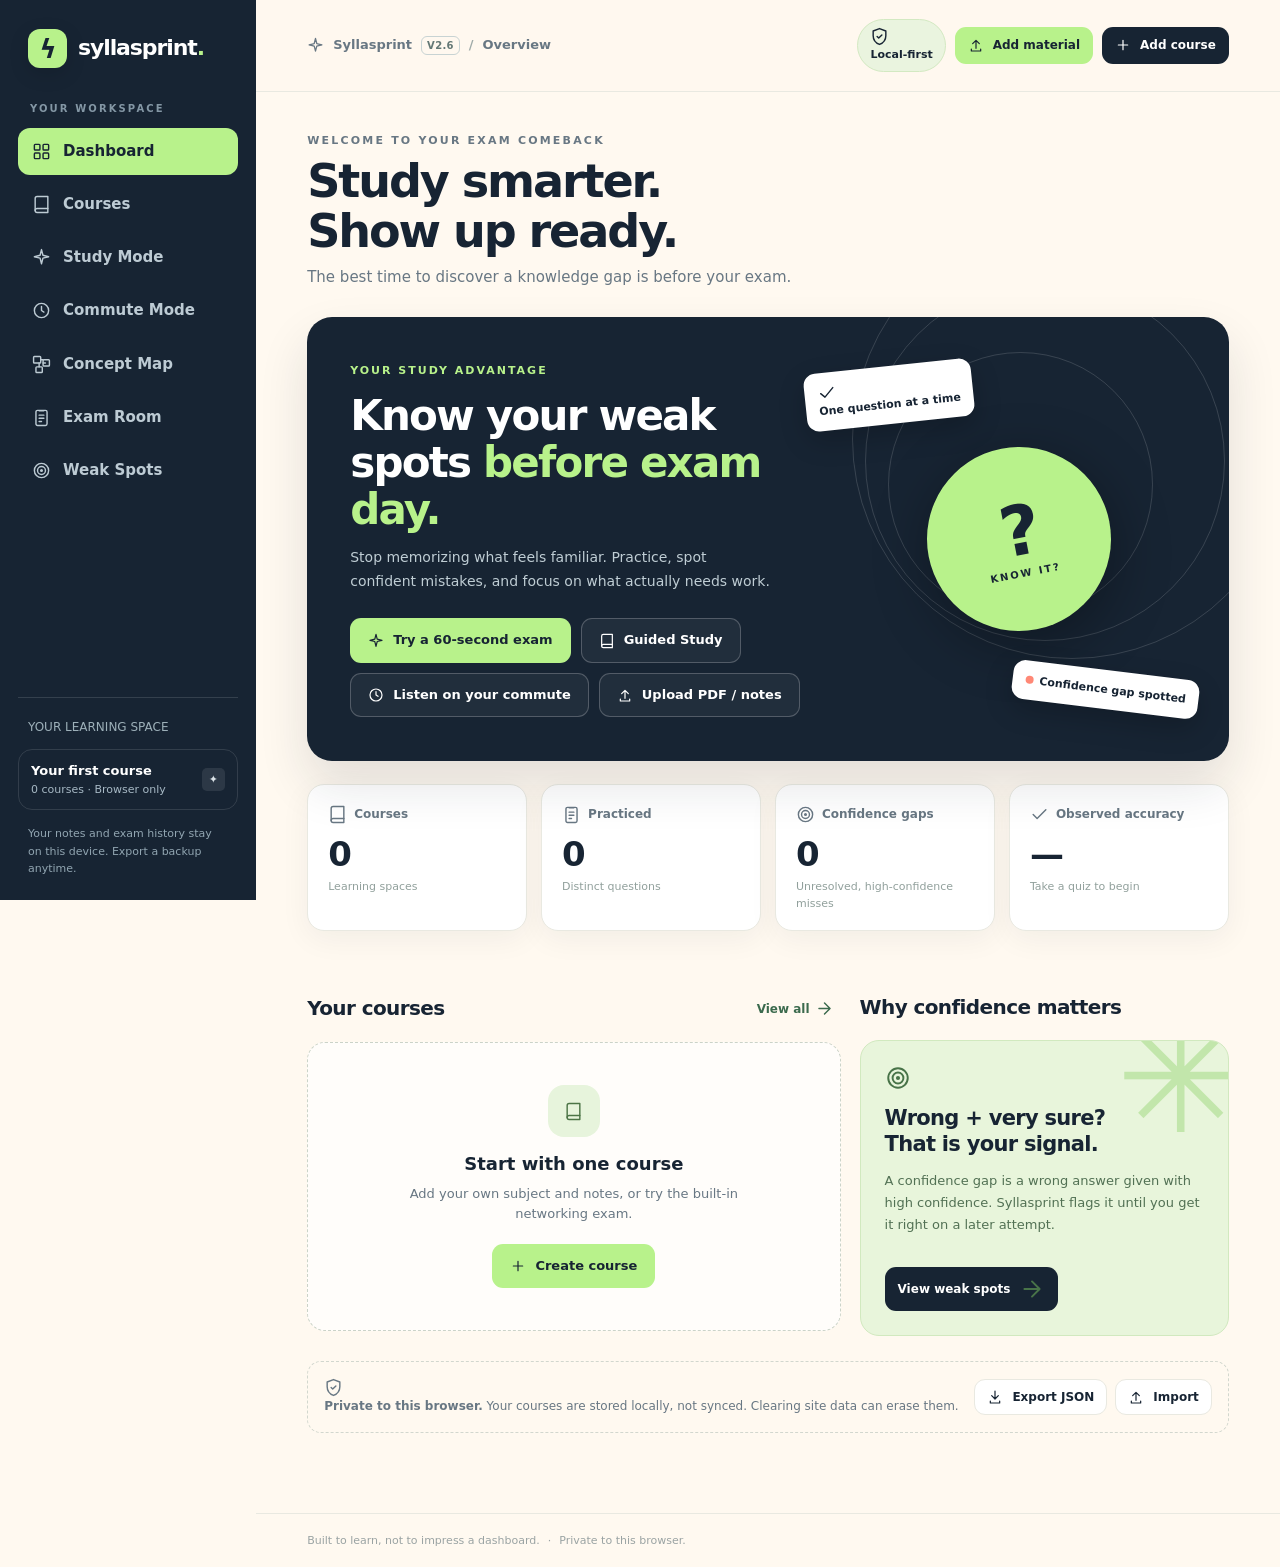
==== commit e04b9745: "Syllasprint V2.6: source-linked Concept Map, Confidence Gap flags, targeted practice" ====
--- a/syllasprint-vibeflow.html
+++ b/syllasprint-vibeflow.html
@@ -57,6 +57,25 @@
 .canvas-footer{display:flex;justify-content:space-between;flex-wrap:wrap;gap:12px;font-size:12px;color:var(--muted);margin-top:12px}
 @media(max-width:680px){.canvas-course-callout{align-items:flex-start;flex-direction:column}.canvas-toolbar{align-items:stretch}.canvas-toolbar .btn{flex-grow:1}.canvas-course-picker{width:100%}.canvas-course-picker select{max-width:100%;width:100%}.canvas-scroll{height:65vh;min-height:460px}}
 @media print{.canvas-toolbar,.canvas-hint,.canvas-footer,.canvas-sticky-actions{display:none!important}.canvas-scroll{overflow:visible;height:auto;border:0;box-shadow:none}.canvas-surface{transform:scale(.7);transform-origin:top left}.canvas-sticky{print-color-adjust:exact;-webkit-print-color-adjust:exact}}
+
+/* V2.6 Concept Map: study relevance, source provenance, and actionable revisions. */
+.canvas-sticky.concept-has-gap{outline:3px solid #d97966;outline-offset:0}
+.concept-badges{display:flex;flex-wrap:wrap;gap:3px;margin:0 10px 4px;max-height:31px;overflow:hidden}
+.concept-badges span{font-size:8px;font-weight:900;line-height:1.25;letter-spacing:.3px;border-radius:4px;padding:3px 5px}
+.concept-gap{color:#8a3529;background:#ffe4dc}
+.concept-weak{color:#7b490c;background:#ffefd0}
+.concept-reference{color:#244c54;background:#d5eff0}
+.concept-study-btn{background:#172433;color:#fff;border-color:#172433}
+.concept-study-btn:hover{background:#355068;color:#fff}
+.canvas-sticky-actions{flex-wrap:wrap}
+.concept-study-dialog{line-height:1.6;color:var(--ink)}
+.concept-study-dialog h3{font-size:16px;margin:22px 0 6px}
+.concept-study-dialog>p{white-space:pre-wrap;overflow-wrap:anywhere;font-size:14px}
+.concept-study-meta{display:flex;gap:8px;flex-wrap:wrap;margin:12px 0}
+.concept-source-title{font-weight:700;font-size:13px}
+.concept-excerpt{white-space:pre-wrap;overflow-wrap:anywhere;max-height:260px;overflow-y:auto;padding:15px;border-left:4px solid #9bc87b;border-radius:4px;background:#f4f8ee;color:#30423b;font-size:13px;line-height:1.6}
+.concept-modal-actions{flex-wrap:wrap}
+@media(max-width:680px){.concept-modal-actions .btn{width:100%;justify-content:center}.canvas-sticky-actions{gap:3px}}
 
 </style>
   
@@ -663,7 +682,7 @@
 
 </script>
 <script>
-/* Syllasprint Study Canvas. Original, course-linked learning notes (not a Sprawl clone). */
+/* Syllasprint Concept Map. Source-linked study notes and targeted revision. */
 (function(root){
   'use strict';
   var WIDTH=1180, HEIGHT=740, CARD_W=244, CARD_H=180, COLORS=['mint','sky','peach','lavender','cream'];
@@ -681,13 +700,17 @@
     if(!b||b.nodes.length>=80)throw new Error('This canvas has reached its 80-note limit.');
     title=String(title||'').trim().slice(0,80);body=String(body||'').trim().slice(0,1200);
     if(!title&&!body)throw new Error('Write a title or some note text.');
-    var note={id:uid('note'),title:title||'Untitled note',body:body,color:COLORS.includes(color)?color:'cream',x:clamp(x,0,WIDTH-CARD_W),y:clamp(y,0,HEIGHT-CARD_H),sourceQuestionId:meta&&meta.sourceQuestionId||'',topicId:meta&&meta.topicId||'',createdAt:new Date().toISOString()};
+    var note={id:uid('note'),title:title||'Untitled note',body:body,color:COLORS.includes(color)?color:'cream',x:clamp(x,0,WIDTH-CARD_W),y:clamp(y,0,HEIGHT-CARD_H),sourceQuestionId:meta&&meta.sourceQuestionId||'',topicId:meta&&meta.topicId||'',sourceId:meta&&meta.sourceId||'',sourcePage:meta&&meta.sourcePage||null,createdAt:new Date().toISOString()};
     b.nodes.push(note);touch(b);return note;
   }
   function updateNote(b,id,data){var n=b&&b.nodes.find(function(x){return x.id===id;});if(!n)return false;
     var title=String(data.title||'').trim().slice(0,80),body=String(data.body||'').trim().slice(0,1200);
     if(!title&&!body)throw new Error('Write a title or some note text.');
-    n.title=title||'Untitled note';n.body=body;n.color=COLORS.includes(data.color)?data.color:'cream';touch(b);return true;
+    n.title=title||'Untitled note';n.body=body;n.color=COLORS.includes(data.color)?data.color:'cream';
+    if(Object.prototype.hasOwnProperty.call(data,'topicId'))n.topicId=String(data.topicId||'');
+    if(Object.prototype.hasOwnProperty.call(data,'sourceId'))n.sourceId=String(data.sourceId||'');
+    if(Object.prototype.hasOwnProperty.call(data,'sourcePage'))n.sourcePage=data.sourcePage?Math.max(1,Math.min(100,Math.floor(Number(data.sourcePage)))):null;
+    touch(b);return true;
   }
   function move(b,id,x,y){var n=b&&b.nodes.find(function(x){return x.id===id;});if(!n)return false;n.x=clamp(x,0,WIDTH-CARD_W);n.y=clamp(y,0,HEIGHT-CARD_H);touch(b);return true;}
   function link(b,from,to){if(!b||from===to)return false;if(!b.nodes.some(function(x){return x.id===from;})||!b.nodes.some(function(x){return x.id===to;}))return false;
@@ -702,17 +725,45 @@
     var root=b.nodes.find(function(n){return n.topicId==='__root__';});if(!root)root=addNote(b,course.name,'What do I need to understand before this exam?','mint',40,270,{topicId:'__root__'});
     var created=0;
     topics.forEach(function(topic,i){if(b.nodes.length>=80)return;var match=b.nodes.find(function(n){return n.topicId===topic.id;});if(match){link(b,root.id,match.id);return;}
-      var col=i%3,row=Math.floor(i/3),note=addNote(b,topic.name,'Add an explanation, example, and questions about this topic.','sky',340+col*270,70+row*212,{topicId:topic.id});link(b,root.id,note.id);created++;
+      var col=i%3,row=Math.floor(i/3),topicSources=state.materials.filter(function(m){return m.courseId===courseId&&m.topicId===topic.id;}),note=addNote(b,topic.name,'Add an explanation, example, and questions about this topic.','sky',340+col*270,70+row*212,{topicId:topic.id,sourceId:topicSources.length===1?topicSources[0].id:''});link(b,root.id,note.id);created++;
     });return created;
   }
   function pinQuestion(state,question){var b=board(state,question.courseId);if(!b)return null;var old=b.nodes.find(function(n){return n.sourceQuestionId===question.id;});if(old)return old;
-    var index=b.nodes.length,n=addNote(b,question.prompt,question.answer+(question.sourcePage?'\nSource page: '+question.sourcePage:''),'peach',40+(index%4)*278,45+(Math.floor(index/4)%3)*220,{sourceQuestionId:question.id});return n;
+    var index=b.nodes.length,n=addNote(b,question.prompt,question.answer+(question.sourcePage?'\nSource page: '+question.sourcePage:''),'peach',40+(index%4)*278,45+(Math.floor(index/4)%3)*220,{sourceQuestionId:question.id,topicId:question.topicId||'',sourceId:question.sourceId||'',sourcePage:question.sourcePage||null});return n;
+  }
+  // Only link to questions explicitly pinned or assigned to the same course topic.
+  // Never match unrelated questions based on their words or invent a source.
+  function relatedQuestions(state,courseId,note){
+    if(!note)return [];
+    if(note.sourceQuestionId)return state.questions.filter(function(q){return q.courseId===courseId&&q.id===note.sourceQuestionId;});
+    if(!note.topicId||note.topicId==='__root__')return [];
+    return state.questions.filter(function(q){return q.courseId===courseId&&q.topicId===note.topicId;});
+  }
+  function pagePassage(material,page){
+    if(!material||!page)return '';
+    var txt=String(material.content||'');
+    var reg=new RegExp('\\[\\[Page\\s+'+page+'\\]\\]\\s*([\\s\\S]*?)(?=\\[\\[Page\\s+\\d+\\]\\]|$)','i');
+    var m=txt.match(reg);return m?m[1].trim().slice(0,1400):'';
+  }
+  function sourceFor(state,courseId,note){
+    var q=note&&note.sourceQuestionId?state.questions.find(function(x){return x.id===note.sourceQuestionId&&x.courseId===courseId;}):null;
+    var sourceId=(q&&q.sourceId)||note&&note.sourceId||'';
+    var material=state.materials.find(function(m){return m.id===sourceId&&m.courseId===courseId;})||null;
+    var page=(q&&q.sourcePage)||note&&note.sourcePage||null;
+    var excerpt=q&&q.sourceExcerpt||pagePassage(material,page)||'';
+    return material||excerpt?{material:material,page:page,excerpt:excerpt,question:q}:null;
+  }
+  function noteStatus(state,courseId,note){
+    var qs=relatedQuestions(state,courseId,note);
+    return {questions:qs,gaps:qs.filter(function(q){return root.SyllaCore&&root.SyllaCore.isGap(state,q);}).length,
+      weak:qs.filter(function(q){return root.SyllaCore&&root.SyllaCore.isWeak(state,q);}).length,
+      source:sourceFor(state,courseId,note)};
   }
   function validBoard(b){if(!b||typeof b.id!=='string'||typeof b.courseId!=='string'||!Array.isArray(b.nodes)||!Array.isArray(b.links)||b.nodes.length>80||b.links.length>300)return false;
-    var ids=new Set();for(var i=0;i<b.nodes.length;i++){var n=b.nodes[i];if(!n||typeof n.id!=='string'||ids.has(n.id)||typeof n.title!=='string'||typeof n.body!=='string'||n.title.length>80||n.body.length>1200||!Number.isFinite(n.x)||!Number.isFinite(n.y)||!COLORS.includes(n.color))return false;ids.add(n.id);}
+    var ids=new Set();for(var i=0;i<b.nodes.length;i++){var n=b.nodes[i];if(!n||typeof n.id!=='string'||ids.has(n.id)||typeof n.title!=='string'||typeof n.body!=='string'||n.title.length>80||n.body.length>1200||!Number.isFinite(n.x)||!Number.isFinite(n.y)||!COLORS.includes(n.color)||['topicId','sourceId','sourceQuestionId'].some(function(k){return n[k]!==undefined&&typeof n[k]!=='string';})||(n.sourcePage!=null&&(!Number.isInteger(n.sourcePage)||n.sourcePage<1||n.sourcePage>100)))return false;ids.add(n.id);}
     return b.links.every(function(l){return l&&typeof l.id==='string'&&ids.has(l.from)&&ids.has(l.to)&&l.from!==l.to;});
   }
-  root.SyllaCanvas={WIDTH:WIDTH,HEIGHT:HEIGHT,CARD_W:CARD_W,CARD_H:CARD_H,COLORS:COLORS,ensure:ensure,board:board,getBoard:getBoard,addNote:addNote,updateNote:updateNote,move:move,link:link,unlink:unlink,removeNote:removeNote,fromTopics:fromTopics,pinQuestion:pinQuestion,validBoard:validBoard};
+  root.SyllaCanvas={WIDTH:WIDTH,HEIGHT:HEIGHT,CARD_W:CARD_W,CARD_H:CARD_H,COLORS:COLORS,ensure:ensure,board:board,getBoard:getBoard,addNote:addNote,updateNote:updateNote,move:move,link:link,unlink:unlink,removeNote:removeNote,fromTopics:fromTopics,pinQuestion:pinQuestion,relatedQuestions:relatedQuestions,sourceFor:sourceFor,noteStatus:noteStatus,validBoard:validBoard};
 })(typeof globalThis!=='undefined'?globalThis:this);
 
 </script>
@@ -757,13 +808,13 @@
   function persist(){try{localStorage.setItem(C.STORAGE_KEY,JSON.stringify(state));return true;}catch(e){toast('Storage is full or unavailable. Export your data to protect it.',true);return false;}}
   function toast(message,error){var r=el('toast-region');if(!r)return;var node=document.createElement('div');node.className='toast'+(error?' error':'');node.textContent=message;r.appendChild(node);setTimeout(function(){node.remove();},4300);}
   function goto(page,courseId){if(ui.page==='commute-session'&&page!=='commute-session')speaker.stop();ui.page=page;if(courseId!==undefined)ui.courseId=courseId;ui.search='';render();window.scrollTo({top:0,behavior:'instant'});}
-  function navLinks(){return [{id:'dashboard',label:'Dashboard',icon:'home'},{id:'courses',label:'Courses',icon:'book'},{id:'guide',label:'Study Mode',icon:'spark'},{id:'commute',label:'Commute Mode',icon:'clock'},{id:'canvas',label:'Study Canvas',icon:'canvas'},{id:'exam',label:'Exam Room',icon:'exam'},{id:'weak',label:'Weak Spots',icon:'target'}];}
+  function navLinks(){return [{id:'dashboard',label:'Dashboard',icon:'home'},{id:'courses',label:'Courses',icon:'book'},{id:'guide',label:'Study Mode',icon:'spark'},{id:'commute',label:'Commute Mode',icon:'clock'},{id:'canvas',label:'Concept Map',icon:'canvas'},{id:'exam',label:'Exam Room',icon:'exam'},{id:'weak',label:'Weak Spots',icon:'target'}];}
   function activeNav(id){return (ui.page==='course'&&id==='courses')||(ui.page==='guide-session'&&id==='guide')||(ui.page==='commute-session'&&id==='commute')||(ui.page==='commute-report'&&id==='commute')||((ui.page==='quiz'||ui.page==='results')&&id==='exam')||ui.page===id;}
   function renderShell(){
     el('sidebar').innerHTML='<div><div class="logo"><span class="logo-mark">ϟ</span><span>syllasprint<span style="color:var(--mint)">.</span></span></div><p class="sidebar-small">YOUR WORKSPACE</p><nav class="side-nav" aria-label="Main navigation">'+navLinks().map(function(n){return '<button class="nav-link '+(activeNav(n.id)?'active':'')+'" data-action="navigate" data-id="'+n.id+'">'+ico(n.icon)+' '+esc(n.label)+'</button>';}).join('')+'</nav></div><div class="sidebar-foot"><p class="quick-label">YOUR LEARNING SPACE</p><div class="side-course"><div><strong>'+esc(state.courses.length?state.courses[0].name:'Your first course')+'</strong><small>'+state.courses.length+' course'+(state.courses.length===1?'':'s')+' · Browser only</small></div><span class="side-stamp">✦</span></div><div class="side-note">Your notes and exam history stay on this device. Export a backup anytime.</div></div>';
     el('mobile-nav').innerHTML=navLinks().map(function(n){return '<button class="mob-link '+(activeNav(n.id)?'active':'')+'" data-action="navigate" data-id="'+n.id+'">'+ico(n.icon)+'<span>'+esc(n.label)+'</span></button>';}).join('');
-    var titles={dashboard:'Overview',courses:'My courses',course:'Course workspace',guide:'Guided Study', 'guide-session':'Study Mode',commute:'Commute Mode','commute-session':'Listen & Recall','commute-report':'Commute review',canvas:'Study Canvas',exam:'Practice setup',quiz:'Exam Room',results:'Exam results',weak:'Confidence gaps'};
-    el('topbar').innerHTML='<div class="topbar-left">'+ico('spark')+' Syllasprint <span class="build-version">V2.5</span><span style="color:#a0aba9">/</span> '+esc(titles[ui.page]||'Workspace')+'</div><div class="topbar-actions"><span class="top-chip">'+ico('shield')+' Local-first</span>'+textButton('quick-import',ico('upload')+' <span class="upload-label">Add material</span><span class="upload-short">PDF</span>','btn-sm btn-mint topbar-upload')+textButton('new-course',ico('plus')+' Add course','btn-sm')+'</div>';
+    var titles={dashboard:'Overview',courses:'My courses',course:'Course workspace',guide:'Guided Study', 'guide-session':'Study Mode',commute:'Commute Mode','commute-session':'Listen & Recall','commute-report':'Commute review',canvas:'Concept Map',exam:'Practice setup',quiz:'Exam Room',results:'Exam results',weak:'Confidence gaps'};
+    el('topbar').innerHTML='<div class="topbar-left">'+ico('spark')+' Syllasprint <span class="build-version">V2.6</span><span style="color:#a0aba9">/</span> '+esc(titles[ui.page]||'Workspace')+'</div><div class="topbar-actions"><span class="top-chip">'+ico('shield')+' Local-first</span>'+textButton('quick-import',ico('upload')+' <span class="upload-label">Add material</span><span class="upload-short">PDF</span>','btn-sm btn-mint topbar-upload')+textButton('new-course',ico('plus')+' Add course','btn-sm')+'</div>';
   }
   function pageTitle(eyebrow,title,subtitle,action){return '<div class="page-heading"><div><div class="eyebrow">'+esc(eyebrow)+'</div><h1>'+title+'</h1><p>'+subtitle+'</p></div>'+(action?'<div class="right">'+action+'</div>':'')+'</div>';}
   function empty(iconName,title,desc,action){return '<div class="empty"><div class="empty-icon">'+ico(iconName)+'</div><h3>'+title+'</h3><p>'+desc+'</p>'+(action||'')+'</div>';}
@@ -788,11 +839,11 @@
     var topicFilter='<select id="topic-filter" aria-label="Filter questions by topic"><option value="all">All topics</option>'+topics.map(function(t){return '<option value="'+esc(t.id)+'" '+(ui.topicFilter===t.id?'selected':'')+'>'+esc(t.name)+'</option>';}).join('')+'</select>';
     return pageTitle('Course workspace',esc(c.name),esc(timeUntilDate(c.examDate))+' · '+s.questions+' questions · '+s.attempted+' practiced',textButton('course-edit',ico('edit')+' Edit','btn-light','data-id="'+esc(c.id)+'"')+textButton('course-delete',ico('trash')+' Delete','btn-danger','data-id="'+esc(c.id)+'"')+(c.isDemo?textButton('remove-demo','Remove sample','btn-light',''):'') )+
       '<div class="mini-grid"><div class="card"><div class="eyebrow">Questions ready</div><h2 style="font-size:34px;margin:6px 0">'+s.questions+'</h2><p>Add a note or write questions manually.</p></div><div class="card"><div class="eyebrow">Your confidence gaps</div><h2 style="font-size:34px;margin:6px 0">'+s.gaps+'</h2><p>Resolved after a correct retake.</p></div></div>'+
-      '<div class="canvas-course-callout"><div><strong>Study Canvas</strong><p>Arrange sticky notes and connect concepts for this course.</p></div>'+textButton('canvas-open',ico('canvas')+' Open study canvas','btn-sm btn-mint','data-id="'+esc(c.id)+'"')+'</div>'+
+      '<div class="canvas-course-callout"><div><strong>Concept Map</strong><p>Connect lecture topics, spot Confidence Gaps, and practice the concepts behind your notes.</p></div>'+textButton('canvas-open',ico('canvas')+' Open concept map','btn-sm btn-mint','data-id="'+esc(c.id)+'"')+'</div>'+
       '<div class="section-head"><h2>Course materials</h2>'+textButton('add-material',ico('upload')+' Add PDF / notes','btn-sm btn-mint','data-id="'+esc(c.id)+'"')+'</div>'+
       (materials.length?'<div class="course-list">'+materials.map(function(m){return '<div class="course-row"><div class="course-left"><span class="course-icon blue">'+ico('book')+'</span><div><div class="course-title">'+esc(m.title)+'</div><div class="course-meta">'+(m.content||'').length+' characters of source text</div></div></div><div class="course-actions">'+textButton('guide-start-material',ico('spark')+' Study','btn-sm btn-mint','data-id="'+esc(m.id)+'"')+textButton('view-material','Read','btn-sm btn-light','data-id="'+esc(m.id)+'"')+textButton('delete-material',ico('trash'),'btn-sm btn-danger','data-id="'+esc(m.id)+'"')+'</div></div>';}).join('')+'</div>':empty('book','No notes yet','Upload a text-based lecture PDF or paste ordinary notes. Source-grounded recall questions are created for review.',textButton('add-material','Add course material','btn-mint','data-id="'+esc(c.id)+'"')))+
       '<div class="section-head"><h2>Question bank</h2>'+textButton('new-question',ico('plus')+' Add question','btn-sm','data-id="'+esc(c.id)+'"')+'</div><div class="filter-row">'+topicFilter+textButton('start-course-quiz',ico('arrow')+' Practice now','btn-sm btn-mint','data-id="'+esc(c.id)+'" '+(!s.questions?'disabled':''))+'</div>'+
-      (qs.length?'<div class="question-list">'+qs.map(function(q){var topic=state.topics.find(function(t){return t.id===q.topicId;});return '<div class="question-row"><div><span class="tag">'+esc(q.type==='mcq'?'MULTIPLE CHOICE':'SELF-GRADED')+'</span> '+(C.isGap(state,q)?'<span class="tag tag-coral">CONFIDENCE GAP</span>':'')+'<h3>'+esc(q.prompt)+'</h3><p>'+esc(topic?topic.name:'General')+' · '+esc(q.origin==='source-recall'?'source-grounded recall · self-graded':(q.origin==='source-cloze'?'source cloze · auto-graded':(q.origin||'manual')))+'</p></div><div class="q-right">'+textButton('canvas-pin',ico('canvas')+' Pin','btn-light btn-sm','data-id="'+esc(q.id)+'" aria-label="Pin question to Study Canvas"')+textButton('edit-question',ico('edit'),'btn-light btn-sm','data-id="'+esc(q.id)+'" aria-label="Edit question"')+textButton('delete-question',ico('trash'),'btn-danger btn-sm','data-id="'+esc(q.id)+'" aria-label="Delete question"')+'</div></div>';}).join('')+'</div>':empty('exam','No questions yet','Add one manually or parse structured notes to build your exam.'));
+      (qs.length?'<div class="question-list">'+qs.map(function(q){var topic=state.topics.find(function(t){return t.id===q.topicId;});return '<div class="question-row"><div><span class="tag">'+esc(q.type==='mcq'?'MULTIPLE CHOICE':'SELF-GRADED')+'</span> '+(C.isGap(state,q)?'<span class="tag tag-coral">CONFIDENCE GAP</span>':'')+'<h3>'+esc(q.prompt)+'</h3><p>'+esc(topic?topic.name:'General')+' · '+esc(q.origin==='source-recall'?'source-grounded recall · self-graded':(q.origin==='source-cloze'?'source cloze · auto-graded':(q.origin||'manual')))+'</p></div><div class="q-right">'+textButton('canvas-pin',ico('canvas')+' Pin','btn-light btn-sm','data-id="'+esc(q.id)+'" aria-label="Pin question to Concept Map"')+textButton('edit-question',ico('edit'),'btn-light btn-sm','data-id="'+esc(q.id)+'" aria-label="Edit question"')+textButton('delete-question',ico('trash'),'btn-danger btn-sm','data-id="'+esc(q.id)+'" aria-label="Delete question"')+'</div></div>';}).join('')+'</div>':empty('exam','No questions yet','Add one manually or parse structured notes to build your exam.'));
   }
   function renderExamSetup(){var cid=ui.setupCourseId || (state.courses[0]&&state.courses[0].id)||'';var c=state.courses.find(function(x){return x.id===cid;});var qs=state.questions.filter(function(q){return q.courseId===cid;});var weak=C.findWeak(state,cid);var count=ui.setupMode==='weak'?weak.length:qs.length;
     return pageTitle('Time to test yourself','The Exam Room','Small practice sessions. Clear feedback. Real progress.')+
@@ -889,32 +940,53 @@
   function canvasCourse(){var id=ui.canvasCourseId||ui.courseId;return state.courses.find(function(c){return c.id===id;})||state.courses[0]||null;}
   function canvasBoard(){var c=canvasCourse();return c?B.board(state,c.id):null;}
   function renderCanvas(){
-    var c=canvasCourse();if(!c)return pageTitle('Your visual thinking space','Study Canvas','Connect ideas with notes that belong to your courses.')+empty('book','Create a course first','Add a course to collect your notes and concepts.',textButton('new-course','Create course','btn-mint'));
+    var c=canvasCourse();if(!c)return pageTitle('Your visual thinking space','Concept Map','Connect lecture ideas and turn them into targeted revision.')+empty('book','Create a course first','Add a course to collect your notes and concepts.',textButton('new-course','Create course','btn-mint'));
     ui.canvasCourseId=c.id;
     var b=canvasBoard(),topics=state.topics.filter(function(t){return t.courseId===c.id;});
     var selector='<label class="canvas-course-picker">Course <select id="canvas-course">'+state.courses.map(function(x){return '<option value="'+esc(x.id)+'" '+(x.id===c.id?'selected':'')+'>'+esc(x.name)+'</option>';}).join('')+'</select></label>';
-    var toolbar='<div class="canvas-toolbar">'+selector+textButton('canvas-add',ico('plus')+' New sticky note','btn-mint btn-sm')+textButton('canvas-topics',ico('spark')+' Map course topics','btn-light btn-sm',topics.length?'':'disabled title="Add topics first"')+textButton('canvas-reset',ico('trash')+' Clear canvas','btn-light btn-sm',b.nodes.length?'':'disabled')+'</div>';
+    var toolbar='<div class="canvas-toolbar">'+selector+textButton('canvas-add',ico('plus')+' New concept note','btn-mint btn-sm')+textButton('canvas-topics',ico('spark')+' Map course topics','btn-light btn-sm',topics.length?'':'disabled title="Add topics first"')+textButton('canvas-reset',ico('trash')+' Clear map','btn-light btn-sm',b.nodes.length?'':'disabled')+'</div>';
     var lines=b.links.map(function(l){var a=b.nodes.find(function(x){return x.id===l.from;}),z=b.nodes.find(function(x){return x.id===l.to;});if(!a||!z)return '';
       return '<g class="canvas-edge" data-link-id="'+esc(l.id)+'"><line data-from="'+esc(a.id)+'" data-to="'+esc(z.id)+'" x1="'+(a.x+B.CARD_W/2)+'" y1="'+(a.y+B.CARD_H/2)+'" x2="'+(z.x+B.CARD_W/2)+'" y2="'+(z.y+B.CARD_H/2)+'" /><title>Concept connection</title></g>';}).join('');
-    var nodes=b.nodes.map(function(n){return '<article class="canvas-sticky canvas-'+esc(n.color)+'" data-node-id="'+esc(n.id)+'" style="left:'+n.x+'px;top:'+n.y+'px"><div class="canvas-sticky-head" data-canvas-drag="'+esc(n.id)+'" tabindex="0" role="button" aria-label="Drag note '+esc(n.title)+'"><span class="canvas-grip">⠿</span><span>DRAG TO MOVE</span></div><h3>'+esc(n.title)+'</h3><p>'+esc(n.body||'Tap Edit to add your explanation.')+'</p><div class="canvas-sticky-actions">'+textButton('canvas-edit','Edit','canvas-mini-btn','data-id="'+esc(n.id)+'"')+textButton('canvas-connect',ui.canvasLinkFrom===n.id?'Selected ✓':'Connect','canvas-mini-btn '+(ui.canvasLinkFrom===n.id?'canvas-selected':''),'data-id="'+esc(n.id)+'" aria-label="Select note to connect"')+textButton('canvas-delete','×','canvas-mini-btn canvas-delete-note','data-id="'+esc(n.id)+'" aria-label="Delete note"')+'</div></article>';}).join('');
-    var note=b.nodes.length?'<span>'+b.nodes.length+' notes · '+b.links.length+' connections</span>':'<span>Start with one sticky note, or map your course topics.</span>';
-    return pageTitle('Turn your notes into connections','Study Canvas','A simple, visual workspace for your own ideas. Each course has its own board.')+toolbar+
-      '<div class="canvas-hint" role="status" aria-live="polite">'+(ui.canvasLinkFrom?'Now choose <strong>Connect</strong> on a second note to draw a line. '+textButton('canvas-cancel-link','Cancel','canvas-text-btn'):'Drag by the handle, choose Connect on two notes, or use Edit. On phones, swipe the board to see more.')+'</div>'+
-      '<div class="canvas-scroll" aria-label="Scroll to explore your course canvas" tabindex="0"><div class="canvas-surface" id="canvas-surface"><svg aria-hidden="true" class="canvas-lines" width="'+B.WIDTH+'" height="'+B.HEIGHT+'" viewBox="0 0 '+B.WIDTH+' '+B.HEIGHT+'"><defs><marker id="canvas-arrow" markerWidth="8" markerHeight="8" refX="7" refY="3" orient="auto"><path d="M0,0 L7,3 L0,6 Z" fill="#80a096"/></marker></defs>'+lines+'</svg>'+nodes+(b.nodes.length?'':'<div class="canvas-empty"><span class="canvas-empty-icon">✦</span><strong>Your ideas start here</strong><p>Create a note, or generate a map using topics already in this course.</p>'+textButton('canvas-add','Create first note','btn-mint btn-sm')+'</div>')+'</div></div>'+
+    var nodes=b.nodes.map(function(n){var status=B.noteStatus(state,c.id,n);
+      var badges=status.gaps?'<span class="concept-gap">CONFIDENCE GAP · '+status.gaps+'</span>':status.weak?'<span class="concept-weak">NEEDS REVISION · '+status.weak+'</span>':'';
+      if(status.source)badges+='<span class="concept-reference">'+esc(status.source.page?'LECTURE P. '+status.source.page:'SOURCE LINKED')+'</span>';
+      return '<article class="canvas-sticky canvas-'+esc(n.color)+(status.gaps?' concept-has-gap':'')+'" data-node-id="'+esc(n.id)+'" style="left:'+n.x+'px;top:'+n.y+'px"><div class="canvas-sticky-head" data-canvas-drag="'+esc(n.id)+'" tabindex="0" role="button" aria-label="Drag note '+esc(n.title)+'"><span class="canvas-grip">⠿</span><span>DRAG TO MOVE</span></div><h3>'+esc(n.title)+'</h3>'+(badges?'<div class="concept-badges">'+badges+'</div>':'')+'<p>'+esc(n.body||'Tap Edit to add your explanation.')+'</p><div class="canvas-sticky-actions">'+textButton('canvas-edit','Edit','canvas-mini-btn','data-id="'+esc(n.id)+'"')+(status.questions.length||status.source?textButton('canvas-study','Study','canvas-mini-btn concept-study-btn','data-id="'+esc(n.id)+'" aria-label="Explore source and practice this concept"'):'')+textButton('canvas-connect',ui.canvasLinkFrom===n.id?'Selected ✓':'Connect','canvas-mini-btn '+(ui.canvasLinkFrom===n.id?'canvas-selected':''),'data-id="'+esc(n.id)+'" aria-label="Select note to connect"')+textButton('canvas-delete','×','canvas-mini-btn canvas-delete-note','data-id="'+esc(n.id)+'" aria-label="Delete note"')+'</div></article>';}).join('');
+    var note=b.nodes.length?'<span>'+b.nodes.length+' notes · '+b.links.length+' connections</span>':'<span>Start with a concept, or map your course topics.</span>';
+    return pageTitle('Turn your notes into connections','Concept Map','Link your lecture sources to concepts, highlight active Confidence Gaps, and practice what matters.')+toolbar+
+      '<div class="canvas-hint" role="status" aria-live="polite">'+(ui.canvasLinkFrom?'Now choose <strong>Connect</strong> on a second note to draw a line. '+textButton('canvas-cancel-link','Cancel','canvas-text-btn'):'Use Edit to link a lecture or course topic; Study opens its source and questions. Drag to arrange; connect related concepts.')+'</div>'+
+      '<div class="canvas-scroll" aria-label="Scroll to explore your course canvas" tabindex="0"><div class="canvas-surface" id="canvas-surface"><svg aria-hidden="true" class="canvas-lines" width="'+B.WIDTH+'" height="'+B.HEIGHT+'" viewBox="0 0 '+B.WIDTH+' '+B.HEIGHT+'"><defs><marker id="canvas-arrow" markerWidth="8" markerHeight="8" refX="7" refY="3" orient="auto"><path d="M0,0 L7,3 L0,6 Z" fill="#80a096"/></marker></defs>'+lines+'</svg>'+nodes+(b.nodes.length?'':'<div class="canvas-empty"><span class="canvas-empty-icon">✦</span><strong>Your ideas start here</strong><p>Make a note with a source, or generate concepts from real course topics.</p>'+textButton('canvas-add','Create first concept','btn-mint btn-sm')+'</div>')+'</div></div>'+
       '<div class="canvas-footer">'+note+'<span>Saved locally with your other Syllasprint data · Included in Export JSON</span></div>';
   }
-  function canvasNoteDialog(note){var b=canvasBoard();if(!b)return;var n=note||{};
-    openDialog(n.id?'Edit sticky note':'Add sticky note','<form data-form="canvas-note" data-id="'+esc(n.id||'')+'"><div class="field"><label for="canvas-note-title">Title *</label><input id="canvas-note-title" name="title" value="'+esc(n.title||'')+'" maxlength="80" required placeholder="e.g. Encapsulation" /></div><div class="field"><label for="canvas-note-body">Your explanation, example or question</label><textarea id="canvas-note-body" name="body" maxlength="1200" rows="6" placeholder="Explain this concept in your own words...">'+esc(n.body||'')+'</textarea></div><div class="field"><label for="canvas-note-color">Note color</label><select id="canvas-note-color" name="color">'+B.COLORS.map(function(color){return '<option value="'+color+'" '+(n.color===color?'selected':'')+'>'+color.charAt(0).toUpperCase()+color.slice(1)+'</option>';}).join('')+'</select></div><p class="hint">Tip: add one concept per note, then connect related ideas. Notes are editable and saved in this browser.</p>'+formFooter(n.id?'Save note':'Add to canvas')+'</form>');
+  function canvasNoteDialog(note){var b=canvasBoard();if(!b)return;var n=note||{},cid=b.courseId;
+    var topics=state.topics.filter(function(t){return t.courseId===cid;}),materials=state.materials.filter(function(m){return m.courseId===cid;});
+    var topicSelect='<div class="field"><label for="canvas-note-topic">Related course topic</label><select id="canvas-note-topic" name="topicId"><option value="">Not assigned</option>'+topics.map(function(t){return '<option value="'+esc(t.id)+'" '+(t.id===n.topicId?'selected':'')+'>'+esc(t.name)+'</option>';}).join('')+'</select><span class="hint">Choose a topic that has course questions to enable targeted exam practice.</span></div>';
+    var sourceSelect='<div class="field"><label for="canvas-note-source">Lecture source (optional)</label><select id="canvas-note-source" name="sourceId"><option value="">No lecture linked</option>'+materials.map(function(m){return '<option value="'+esc(m.id)+'" '+(m.id===n.sourceId?'selected':'')+'>'+esc(m.title)+'</option>';}).join('')+'</select></div>';
+    var pageInput='<div class="field"><label for="canvas-note-page">Lecture page (optional)</label><input id="canvas-note-page" name="sourcePage" type="number" min="1" max="100" value="'+esc(n.sourcePage||'')+'" placeholder="Page from the uploaded PDF"/><span class="hint">Use a page number only if it is present in your actual source.</span></div>';
+    openDialog(n.id?'Edit concept note':'Add concept note','<form data-form="canvas-note" data-id="'+esc(n.id||'')+'"><div class="field"><label for="canvas-note-title">Title *</label><input id="canvas-note-title" name="title" value="'+esc(n.title||'')+'" maxlength="80" required placeholder="e.g. Encapsulation" /></div><div class="field"><label for="canvas-note-body">Your explanation, example or question</label><textarea id="canvas-note-body" name="body" maxlength="1200" rows="6" placeholder="Explain this concept in your own words...">'+esc(n.body||'')+'</textarea></div><div class="field"><label for="canvas-note-color">Note color</label><select id="canvas-note-color" name="color">'+B.COLORS.map(function(color){return '<option value="'+color+'" '+(n.color===color?'selected':'')+'>'+color.charAt(0).toUpperCase()+color.slice(1)+'</option>';}).join('')+'</select></div>'+topicSelect+sourceSelect+pageInput+'<p class="hint">Concept notes are linked to your own materials and practice history—not generated by an AI mind-map tool.</p>'+formFooter(n.id?'Save note':'Add to map')+'</form>');
+  }
+  function canvasStudyDialog(n){var b=canvasBoard();if(!b||!n)return;
+    var info=B.noteStatus(state,b.courseId,n),s=info.source,sourceTitle=s&&s.material?s.material.title:(s?'Stored question reference':'No lecture linked');
+    var sourceText=s&&s.excerpt?'<blockquote class="concept-excerpt">'+esc(s.excerpt)+'</blockquote>':'<p class="hint">'+(s?'This concept links to a lecture. Open it to check the original passage.':'No source passage linked yet. Edit the note to select an uploaded lecture, or pin a sourced question.')+'</p>';
+    var details='<div class="concept-study-meta">'+(info.gaps?'<span class="tag tag-coral">'+info.gaps+' unresolved Confidence Gap'+(info.gaps===1?'':'s')+'</span>':info.weak?'<span class="tag tag-yellow">'+info.weak+' question'+(info.weak===1?'':'s')+' needs work</span>':'<span class="tag tag-mint">'+info.questions.length+' related question'+(info.questions.length===1?'':'s')+'</span>')+'</div>';
+    var sourceBlock='<h3>Lecture reference</h3><p class="concept-source-title">'+esc(sourceTitle)+(s&&s.page?' · Page '+esc(s.page):'')+'</p>'+sourceText;
+    var actions='<div class="modal-footer concept-modal-actions">'+(info.questions.length?textButton('canvas-practice',ico('exam')+' Practice this concept ('+info.questions.length+')','btn-mint','data-id="'+esc(n.id)+'"'):'<span class="hint">Link a topic with questions or pin a question to unlock practice.</span>')+(s&&s.material?textButton('canvas-read',ico('book')+' Read entire lecture','btn-light','data-id="'+esc(s.material.id)+'"'):'')+textButton('close-modal','Close','btn-light')+'</div>';
+    openDialog('Study: '+n.title,'<div class="concept-study-dialog"><p>'+esc(n.body||'Your concept note.')+'</p>'+details+sourceBlock+actions+'</div>');
   }
   function canvasAction(a,d){var b=canvasBoard();if(!b)return;
     if(a==='canvas-open'){ui.canvasCourseId=d.id;ui.canvasLinkFrom='';goto('canvas');return;}
     if(a==='canvas-add'){canvasNoteDialog();return;}
     if(a==='canvas-edit'){canvasNoteDialog(b.nodes.find(function(x){return x.id===d.id;}));return;}
+    if(a==='canvas-study'){canvasStudyDialog(b.nodes.find(function(x){return x.id===d.id;}));return;}
+    if(a==='canvas-practice'){var node=b.nodes.find(function(x){return x.id===d.id;}),linked=node?B.relatedQuestions(state,b.courseId,node):[];
+      if(!linked.length){toast('No linked practice questions for this concept yet.',true);return;}
+      closeDialog();startQuiz(b.courseId,linked.length,'all',linked.map(function(q){return q.id;}));return;}
+    if(a==='canvas-read'){var linkedMaterial=state.materials.find(function(m){return m.id===d.id&&m.courseId===b.courseId;});
+      if(linkedMaterial){closeDialog();showSource(linkedMaterial.id);}else toast('This lecture is no longer available.',true);return;}
     if(a==='canvas-delete'){if(window.confirm('Delete this note and all its connections?')){B.removeNote(b,d.id);if(ui.canvasLinkFrom===d.id)ui.canvasLinkFrom='';persist();render();toast('Note removed.');}return;}
     if(a==='canvas-connect'){if(!ui.canvasLinkFrom){ui.canvasLinkFrom=d.id;render();return;}if(ui.canvasLinkFrom===d.id){ui.canvasLinkFrom='';render();return;}var ok=B.link(b,ui.canvasLinkFrom,d.id);ui.canvasLinkFrom='';if(ok)persist();render();toast(ok?'Notes connected.':'These notes are already connected.');return;}
     if(a==='canvas-cancel-link'){ui.canvasLinkFrom='';render();return;}
     if(a==='canvas-topics'){var n=B.fromTopics(state,b.courseId);persist();render();toast(n?n+' course topic notes added.':'No new topics. Add course topics to create a map.');return;}
-    if(a==='canvas-reset'){if(window.confirm('Clear all notes and connections on this course canvas? The course and practice questions will stay intact.')){b.nodes=[];b.links=[];ui.canvasLinkFrom='';persist();render();toast('Canvas cleared.');}return;}
+    if(a==='canvas-reset'){if(window.confirm('Clear all notes and connections on this course canvas? The course and practice questions will stay intact.')){b.nodes=[];b.links=[];ui.canvasLinkFrom='';persist();render();toast('Concept map cleared.');}return;}
   }
   var canvasDrag=null;
   document.addEventListener('pointerdown',function(e){var handle=e.target.closest('[data-canvas-drag]');if(!handle||ui.page!=='canvas'||e.button!==0)return;
@@ -969,7 +1041,7 @@
     z.index++;z.choice='';z.confidence='';z.revealed=false;z.answered=false;z.lastAttempt=null;render();}
   function confirmDelete(message){return window.confirm(message);}
   function action(a,d){
-    if(a.startsWith('canvas-')){if(a==='canvas-pin'){var pin=state.questions.find(function(q){return q.id===d.id;});if(pin){var node=B.pinQuestion(state,pin);ui.canvasCourseId=pin.courseId;persist();goto('canvas');toast(node?'Question pinned to Study Canvas.':'Unable to pin question.');}return;}canvasAction(a,d);return;}
+    if(a.startsWith('canvas-')){if(a==='canvas-pin'){var pin=state.questions.find(function(q){return q.id===d.id;});if(pin){var node=B.pinQuestion(state,pin);ui.canvasCourseId=pin.courseId;persist();goto('canvas');toast(node?'Question pinned to Concept Map.':'Unable to pin question.');}return;}canvasAction(a,d);return;}
     if(a.startsWith('commute-')){commuteAction(a,d);return;}
     if(a.startsWith('guide-')){globalThis.SyllaGuide.act(a,d);return;}
     if(a==='navigate'){goto(d.id);return;}
@@ -1031,8 +1103,12 @@
       if(kind==='canvas-note'){
         var b=canvasBoard(),title=String(form.get('title')||'').trim(),body=String(form.get('body')||'').trim(),color=String(form.get('color')||'cream');
         if(!b)throw new Error('Choose a course first.');
-        if(f.dataset.id){B.updateNote(b,f.dataset.id,{title:title,body:body,color:color});}
-        else{var index=b.nodes.length;B.addNote(b,title,body,color,50+(index%4)*275,75+(Math.floor(index/4)%3)*212);}
+        var topicId=String(form.get('topicId')||''),sourceId=String(form.get('sourceId')||''),rawPage=String(form.get('sourcePage')||''),sourcePage=rawPage?Number(rawPage):null;
+        if(topicId&&!state.topics.some(function(t){return t.courseId===b.courseId&&t.id===topicId;}))throw new Error('Choose a valid course topic.');
+        if(sourceId&&!state.materials.some(function(m){return m.courseId===b.courseId&&m.id===sourceId;}))throw new Error('Choose a valid lecture from this course.');
+        if(rawPage&&(!Number.isInteger(sourcePage)||sourcePage<1||sourcePage>100))throw new Error('Lecture page must be between 1 and 100.');
+        if(f.dataset.id){B.updateNote(b,f.dataset.id,{title:title,body:body,color:color,topicId:topicId,sourceId:sourceId,sourcePage:sourcePage});}
+        else{var index=b.nodes.length;B.addNote(b,title,body,color,50+(index%4)*275,75+(Math.floor(index/4)%3)*212,{topicId:topicId,sourceId:sourceId,sourcePage:sourcePage});}
         if(!persist())throw new Error('Unable to save your notes. Export a backup to protect your work.');
         closeDialog();render();toast('Study note saved.');return;
       }
